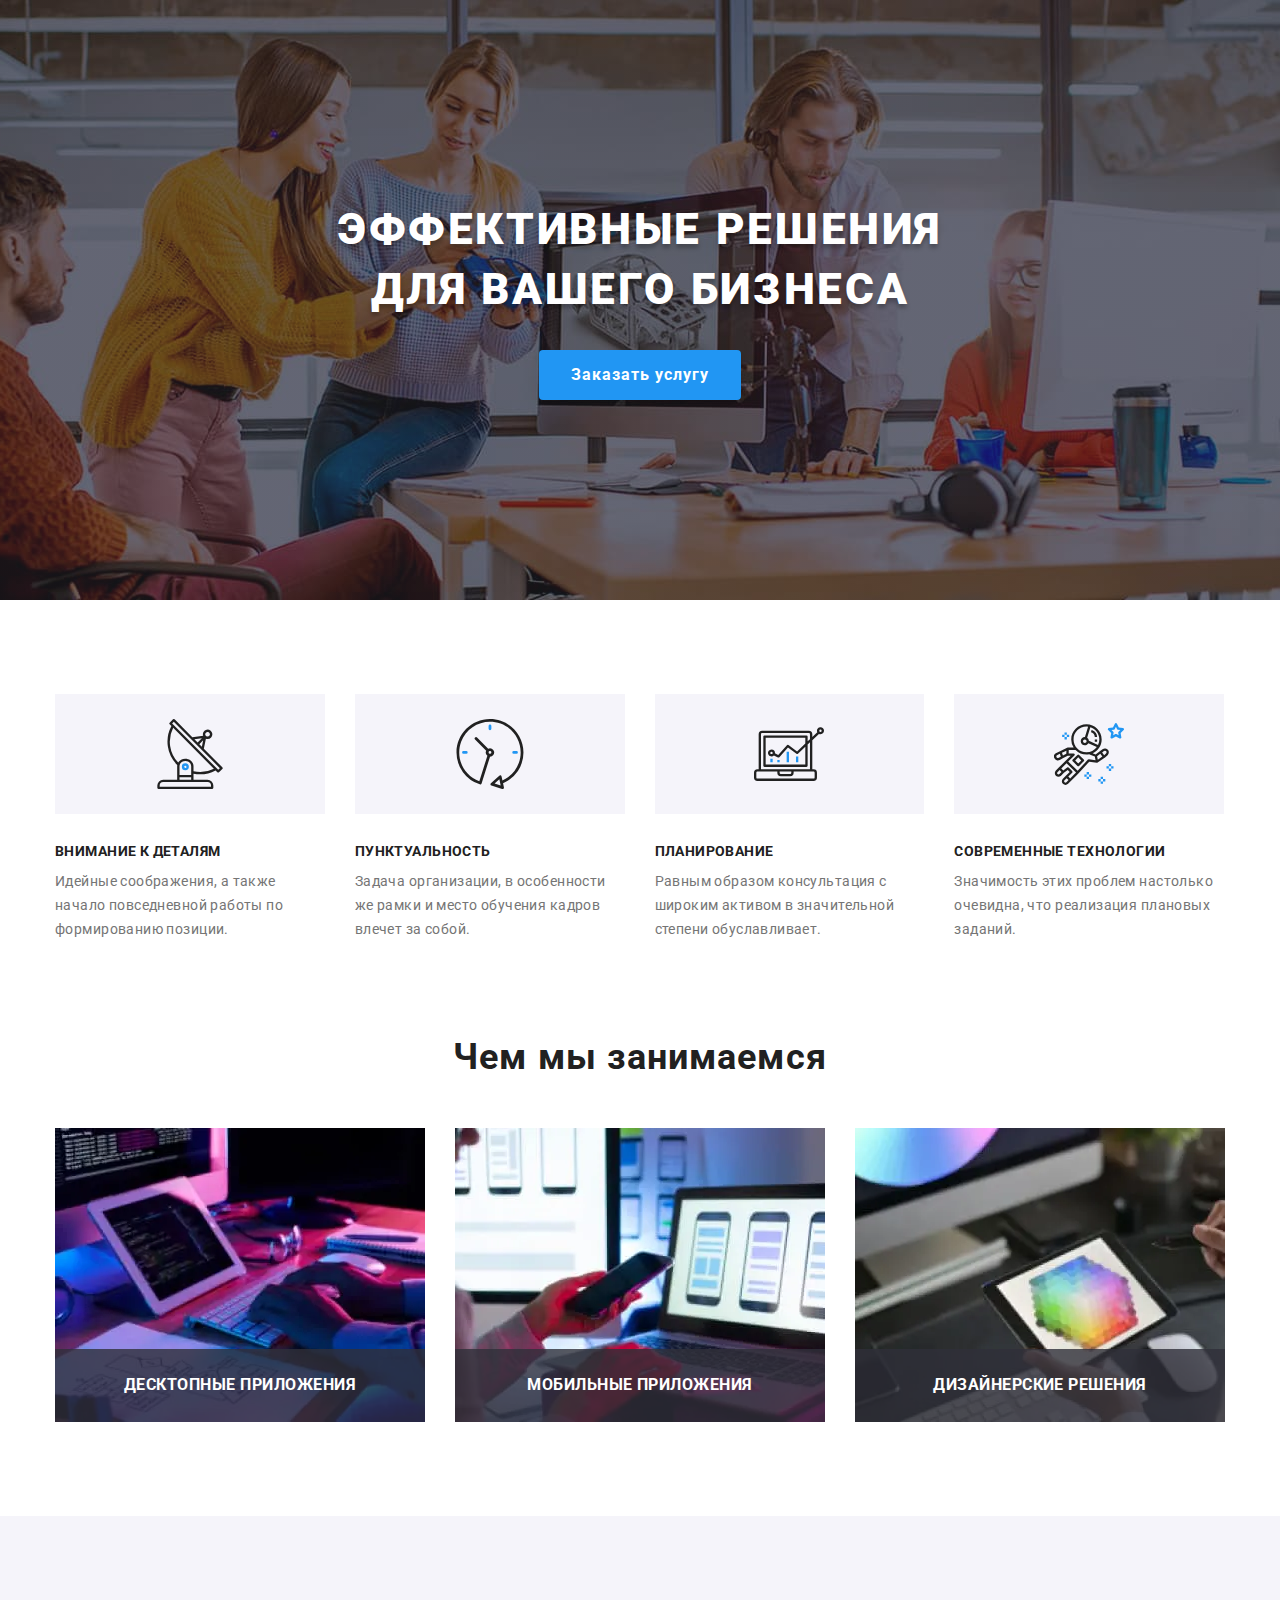
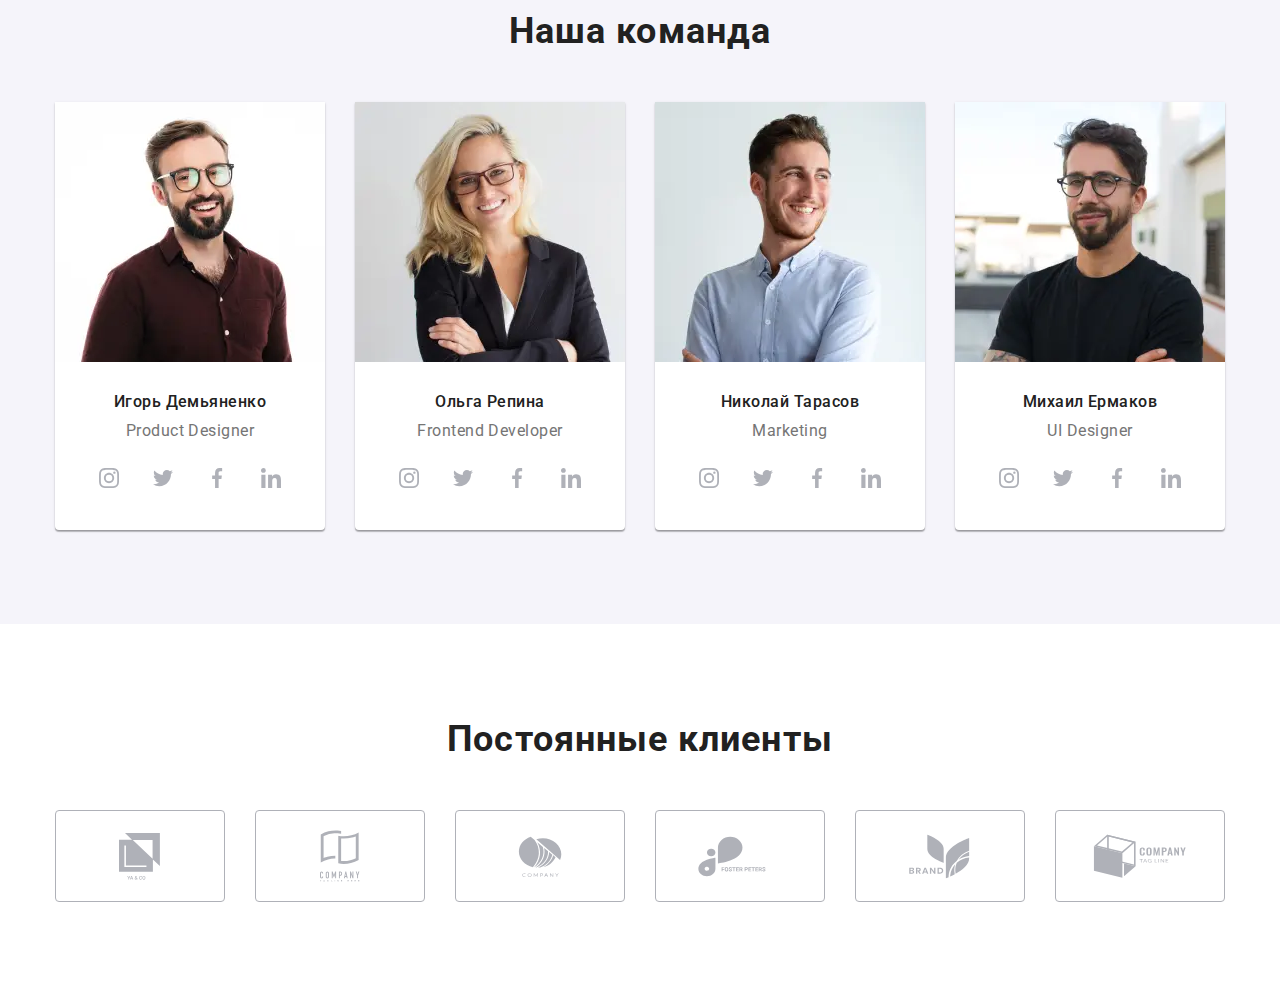
==== index.html @ b27f1eb9 "ДЗ 8 все кроме мод фут хэд порт" ====
<!DOCTYPE html>
<html lang="ru">

<head>
    <meta charset="UTF-8">
    <meta http-equiv="X-UA-Compatible" content="IE=edge">
    <meta name="viewport" content="width=device-width, initial-scale=1.0">
    <title>Веб-студия</title>
    <link rel="preconnect" href="https://fonts.gstatic.com">
    <link rel="stylesheet"
        href="https://fonts.googleapis.com/css2?family=Raleway:wght@700&family=Roboto:wght@400;500;700;900&display=swap">
    <link rel="stylesheet" href="./css/main.min.css">

</head>

<body>
    <!-- <header class="header">
        <div class="container container--header">
            <nav class="navigation-header">
                <a class="logo logo--header" href="./index.html" lang="en">Web<span class="logo--black">Studio</span></a>
                
                <button type="button" class="header__button is-open">
                    <svg width="40" height="40" aria-label="Переключатель мобильного меню">
                        <use class="button--close" href="./images/icons.svg#icon-close_btnmob"></use>
                        <use class="button--menu" href="./images/icons.svg#icon-menu_btnmob"></use>
                    </svg>
                </button>

                    <ul class="navigation">
                            <li class="navigation__item"><a class="navigation__link current" href="./index.html">Студия</a>
                            </li>
                            <li class="navigation__item"><a class="navigation__link" href="./portfolio.html">Портфолио</a>
                            </li>
                            <li class="navigation__item"><a class="navigation__link" href="#">Контакты</a></li>
                    </ul>
                                
                    <ul class="contacts-header">
                        <li class="contacts-header__item"><a class="contacts-header__link" href="mailto:info@devstudio.com">
                                <span class="contacts-header__icon"><svg class="contacts-header__icon--mail">
                                        <use href="./images/icons.svg#icon-mail"></use>
                                    </svg></span>
                                <span class="contacts-header__text">info@devstudio.com</span></a></li>
                        <li class="contacts-header__item"><a class="contacts-header__link" href="tel:+380961111111">
                                <svg class="contacts-header__icon--tel">
                                    <use href="./images/icons.svg#icon-tel"></use>
                                </svg>
                                +38 096 111 11 11</a>
                        </li>
                    </ul>


            </nav>
        </div>

        
    </header> -->

    <main>



        <section class="hero">
            <div class="hero__container container">
                <h1 class="hero__title">Эффективные решения для вашего бизнеса</h1>
                <button data-modal-open class="hero__button" type="button">Заказать услугу</button>
            </div>
        </section>


        <section class="section--features">
            <div class="features__container container">
            <h2 class="visually-hidden">Особенности</h2>
                <ul class="features">
                    <li class="features__item">
                        <div class="features__thumb">
                            <svg class="features__icon">
                                <use href="./images/icons.svg#icon-antenna"></use>
                            </svg>
                        </div>
                        <div class="features__data">
                        <h3 class="features__title">Внимание к деталям</h3>
                        <p class="features__text">Идейные соображения, а также начало повседневной работы по формированию
                            позиции.</p>
                        </div>
                    </li>
                    <li class="features__item">
                        <div class="features__thumb">
                            <svg class="features__icon">
                                <use href="./images/icons.svg#icon-clock"></use>
                            </svg>
                        </div>
                        <h3 class="features__title">Пунктуальность</h3>
                        <p class="features__text">Задача организации, в особенности же рамки и место обучения кадров
                            влечет за собой.</p>
                    </li>
                    <li class="features__item">
                        <div class="features__thumb">
                            <svg class="features__icon">
                                <use href="./images/icons.svg#icon-diagram"></use>
                            </svg>
                        </div>
                        <h3 class="features__title">Планирование</h3>
                        <p class="features__text">Равным образом консультация с широким активом в значительной степени
                            обуславливает.</p>
                    </li>
                    <li class="features__item">
                        <div class="features__thumb">
                            <svg class="features__icon">
                                <use href="./images/icons.svg#icon-astronaut"></use>
                            </svg>
                        </div>
                        <h3 class="features__title">Современные технологии</h3>
                        <p class="features__text">Значимость этих проблем настолько очевидна, что реализация плановых
                            заданий.</p>
                    </li>
                </ul>
            </div>
        </section>

        <section class="section--work">
            <div class="work--container container">
                <h2 class="section--work__title">Чем мы занимаемся</h2>
                <ul class="work">
                    <li class="work__item img-container">
                        <picture>
                            <source srcset="./images/plan-desktop.webp 1x, ./images/plan-desktop@2x.webp 2x"
                            type="image/webp">
                            <source srcset="./images/plan-desktop.jpg 1x, ./images/plan-desktop@2x.jpg 2x">
                            <img class="work__image" src="#" alt="Планирование на бумаге">
                        </picture>                        
                        <h3 class="work__title">Десктопные приложения</h3>
                    </li>
                    <li class="work__item img-container">
                        <picture>
                            <source srcset="./images/notebook-desktop.webp 1x, ./images/notebook-desktop@2x.webp 2x"
                            type="image/webp">
                            <source srcset="./images/notebook-desktop.jpg 1x, ./images/notebook-desktop@2x.jpg 2x">
                            <img class="work__image" src="#" alt="Ноутбук">
                        </picture>                         
                        <h3 class="work__title">Мобильные приложения</h3>
                    </li>
                    <li class="work__item img-container">
                        <picture>
                            <source srcset="./images/color-desktop.webp 1x, ./images/color-desktop@2x.webp 2x"
                            type="image/webp">
                            <source srcset="./images/color-desktop.jpg 1x, ./images/color-desktop@2x.jpg 2x">
                            <img class="work__image" src="#" alt="Подбор цвета">
                        </picture>                         
                        <h3 class="work__title">Дизайнерские решения</h3>
                    </li>
                </ul>
            </div>
        </section>

        <section class="section--team">
            <div class="team--container container">
                <h2 class="section--team__title">Наша команда</h2>

                <ul class="team">
                    <li class="team__item">

                        <picture>
                            <source media="(min-width: 1200px)"
                            srcset="./images/pdesigner-desktop.webp 1x, ./images/pdesigner-desktop@2x.webp 2x"
                            type="image/webp">
                            <source media="(min-width: 1200px)" 
                            srcset="./images/pdesigner-desktop.jpg 1x, ./images/pdesigner-desktop@2x.jpg 2x">

                            <source media="(min-width: 768px)" 
                            srcset="./images/pdesigner-tablet.webp 1x, ./images/pdesigner-tablet@2x.webp 2x"
                                type="image/webp">
                            <source media="(min-width: 768px)" 
                            srcset="./images/pdesigner-tablet.jpg 1x, ./images/pdesigner-tablet@2x.jpg 2x">

                            <source media="(max-width: 767px)" 
                            srcset="./images/pdesigner-mobile.webp 1x, ./images/pdesigner-mobile@2x.webp 2x"
                                type="image/webp">
                            <source media="(max-width: 767px)" 
                            srcset="./images/pdesigner-mobile.jpg 1x, ./images/pdesigner-mobile@2x.jpg 2x">

                            <img class="team__image" src="#" alt="Игорь Демьяненко">
                        </picture>

                        
                        <div class="team__card">
                            <h3 class="team__name">Игорь Демьяненко</h3>
                            <p class="team__text" lang="en">Product Designer</p>

                            <ul class="social-list social-list--team">
                                <li class="social-list__item">
                                    <a class="social-list__link" href="#">
                                        <svg class="social-list__icon">
                                            <use href="./images/icons.svg#icon-instagram"></use>
                                        </svg>
                                    </a>
                                </li>

                                <li class="social-list__item">
                                    <a class="social-list__link" href="#">
                                        <svg class="social-list__icon">
                                            <use href="./images/icons.svg#icon-twitter"></use>
                                        </svg>
                                    </a>
                                </li>

                                <li class="social-list__item">
                                    <a class="social-list__link" href="#">
                                        <svg class="social-list__icon">
                                            <use href="./images/icons.svg#icon-facebook"></use>
                                        </svg>
                                    </a>
                                </li>

                                <li class="social-list__item">
                                    <a class="social-list__link" href="#">
                                        <svg class="social-list__icon">
                                            <use href="./images/icons.svg#icon-linkedin"></use>
                                        </svg>
                                    </a>
                                </li>
                            </ul>
                        </div>
                    </li>

                    <li class="team__item">
                        <picture>
                            <source media="(min-width: 1200px)"
                                srcset="./images/developer-desktop.webp 1x, ./images/developer-desktop@2x.webp 2x" 
                                type="image/webp">
                            <source media="(min-width: 1200px)"
                                srcset="./images/developer-desktop.jpg 1x, ./images/developer-desktop@2x.jpg 2x">
                        
                            <source media="(min-width: 768px)" 
                            srcset="./images/developer-tablet.webp 1x, ./images/developer-tablet@2x.webp 2x"
                                type="image/webp">
                            <source media="(min-width: 768px)" 
                            srcset="./images/developer-tablet.jpg 1x, ./images/developer-tablet@2x.jpg 2x">
                        
                            <source media="(max-width: 767px)" 
                            srcset="./images/developer-mobile.webp 1x, ./images/developer-mobile@2x.webp 2x"
                                type="image/webp">
                            <source media="(max-width: 767px)" 
                            srcset="./images/developer-mobile.jpg 1x, ./images/developer-mobile@2x.jpg 2x">
                        
                            <img class="team__image" src="#" alt="Ольга Репина">
                        </picture>

                       
                        <div class="team__card">
                            <h3 class="team__name">Ольга Репина</h3>
                            <p class="team__text" lang="en">Frontend Developer</p>
                            <ul class="social-list social-list--team">
                                <li class="social-list__item">
                                    <a class="social-list__link" href="#">
                                        <svg class="social-list__icon">
                                            <use href="./images/icons.svg#icon-instagram"></use>
                                        </svg>
                                    </a>
                                </li>

                                <li class="social-list__item">
                                    <a class="social-list__link" href="#">
                                        <svg class="social-list__icon">
                                            <use href="./images/icons.svg#icon-twitter"></use>
                                        </svg>
                                    </a>
                                </li>

                                <li class="social-list__item">
                                    <a class="social-list__link" href="#">
                                        <svg class="social-list__icon">
                                            <use href="./images/icons.svg#icon-facebook"></use>
                                        </svg>
                                    </a>
                                </li>

                                <li class="social-list__item">
                                    <a class="social-list__link" href="#">
                                        <svg class="social-list__icon">
                                            <use href="./images/icons.svg#icon-linkedin"></use>
                                        </svg>
                                    </a>
                                </li>
                            </ul>
                        </div>
                    </li>

                    <li class="team__item">

                        <picture>
                            <source media="(min-width: 1200px)"
                                srcset="./images/marketing-desktop.webp 1x, ./images/marketing-desktop@2x.webp 2x" 
                                type="image/webp">
                            <source media="(min-width: 1200px)"
                                srcset="./images/marketing-desktop.jpg 1x, ./images/marketing-desktop@2x.jpg 2x">
                        
                            <source media="(min-width: 768px)" 
                            srcset="./images/marketing-tablet.webp 1x, ./images/marketing-tablet@2x.webp 2x"
                                type="image/webp">
                            <source media="(min-width: 768px)" 
                            srcset="./images/marketing-tablet.jpg 1x, ./images/marketing-tablet@2x.jpg 2x">
                        
                            <source media="(max-width: 767px)" 
                            srcset="./images/marketing-mobile.webp 1x, ./images/marketing-mobile@2x.webp 2x"
                                type="image/webp">
                            <source media="(max-width: 767px)" 
                            srcset="./images/marketing-mobile.jpg 1x, ./images/marketing-mobile@2x.jpg 2x">
                        
                            <img class="team__image" src="#" alt="Николай Тарасов">
                        </picture>

                        
                        <div class="team__card">
                            <h3 class="team__name">Николай Тарасов</h3>
                            <p class="team__text" lang="en">Marketing</p>
                            <ul class="social-list social-list--team">
                                <li class="social-list__item">
                                    <a class="social-list__link" href="#">
                                        <svg class="social-list__icon">
                                            <use href="./images/icons.svg#icon-instagram"></use>
                                        </svg>
                                    </a>
                                </li>

                                <li class="social-list__item">
                                    <a class="social-list__link" href="#">
                                        <svg class="social-list__icon">
                                            <use href="./images/icons.svg#icon-twitter"></use>
                                        </svg>
                                    </a>
                                </li>

                                <li class="social-list__item">
                                    <a class="social-list__link" href="#">
                                        <svg class="social-list__icon">
                                            <use href="./images/icons.svg#icon-facebook"></use>
                                        </svg>
                                    </a>
                                </li>

                                <li class="social-list__item">
                                    <a class="social-list__link" href="#">
                                        <svg class="social-list__icon">
                                            <use href="./images/icons.svg#icon-linkedin"></use>
                                        </svg>
                                    </a>
                                </li>
                            </ul>
                        </div>
                    </li>

                    <li class="team__item">

                        <picture>
                            <source media="(min-width: 1200px)"
                                srcset="./images/uidesigner-desktop.webp 1x, ./images/uidesigner-desktop@2x.webp 2x" type="image/webp">
                            <source media="(min-width: 1200px)"
                                srcset="./images/uidesigner-desktop.jpg 1x, ./images/uidesigner-desktop@2x.jpg 2x">
                        
                            <source media="(min-width: 768px)" 
                            srcset="./images/uidesigner-tablet.webp 1x, ./images/uidesigner-tablet@2x.webp 2x"
                                type="image/webp">
                            <source media="(min-width: 768px)" 
                            srcset="./images/uidesigner-tablet.jpg 1x, ./images/uidesigner-tablet@2x.jpg 2x">
                        
                            <source media="(max-width: 767px)" 
                            srcset="./images/uidesigner-mobile.webp 1x, ./images/uidesigner-mobile@2x.webp 2x"
                                type="image/webp">
                            <source media="(max-width: 767px)" 
                            srcset="./images/uidesigner-mobile.jpg 1x, ./images/uidesigner-mobile@2x.jpg 2x">
                        
                            <img class="team__image" src="./images/.jpg" alt="Михаил Ермаков">
                        </picture>

                        
                        <div class="team__card">
                            <h3 class="team__name">Михаил Ермаков</h3>
                            <p class="team__text" lang="en">UI Designer</p>
                            <ul class="social-list social-list--team">
                                <li class="social-list__item">
                                    <a class="social-list__link" href="#">
                                        <svg class="social-list__icon">
                                            <use href="./images/icons.svg#icon-instagram"></use>
                                        </svg>
                                    </a>
                                </li>

                                <li class="social-list__item">
                                    <a class="social-list__link" href="#">
                                        <svg class="social-list__icon">
                                            <use href="./images/icons.svg#icon-twitter"></use>
                                        </svg>
                                    </a>
                                </li>

                                <li class="social-list__item">
                                    <a class="social-list__link" href="#">
                                        <svg class="social-list__icon">
                                            <use href="./images/icons.svg#icon-facebook"></use>
                                        </svg>
                                    </a>
                                </li>

                                <li class="social-list__item">
                                    <a class="social-list__link" href="#">
                                        <svg class="social-list__icon">
                                            <use href="./images/icons.svg#icon-linkedin"></use>
                                        </svg>
                                    </a>
                                </li>
                            </ul>
                        </div>
                    </li>
                </ul>
            </div>
        </section>

        <section class="section--clients">
            <div class="section--clients__container container">
                <h2 class="section--clients__title">Постоянные клиенты</h2>

                <ul class="clients">
                    <li class="clients__item">
                        <a class="clients__link" href="#">
                            <svg class="clients__icon" width="41" height="47">
                                <use href="./images/icons.svg#icon-client1"></use>
                            </svg>
                        </a>
                    </li>

                    <li class="clients__item">
                        <a class="clients__link" href="#">
                            <svg class="clients__icon" width="40" height="52">
                                <use href="./images/icons.svg#icon-client2"></use>
                            </svg>
                        </a>
                    </li>

                    <li class="clients__item">
                        <a class="clients__link" href="#">
                            <svg class="clients__icon" width="44" height="41">
                                <use href="./images/icons.svg#icon-client3"></use>
                            </svg>
                        </a>
                    </li>

                    <li class="clients__item">
                        <a class="clients__link" href="#">
                            <svg class="clients__icon" width="84" height="41">
                                <use href="./images/icons.svg#icon-client4"></use>
                            </svg>
                        </a>
                    </li>

                    <li class="clients__item">
                        <a class="clients__link" href="#">
                            <svg class="clients__icon" width="63" height="45">
                                <use href="./images/icons.svg#icon-client5"></use>
                            </svg>
                        </a>
                    </li>

                    <li class="clients__item">
                        <a class="clients__link" href="#">
                            <svg class="clients__icon" width="94" height="44">
                                <use href="./images/icons.svg#icon-client6"></use>
                            </svg>
                        </a>
                    </li>
                </ul>
            </div>
        </section>

    </main>

    <!-- <footer class="footer">
        <div class="container container--footer">
            <div class="footer-contacts">
                <a class="logo logo--footer" href="./index.html" lang="en">Web<span class="logo--white">Studio</span></a>
                <address class="footer-contacts__address">г. Киев, пр-т Леси Украинки, 26</address>
                <ul class="footer-contacts__list">
                    <li class="footer-contacts__item"><a class="footer-contacts__link"
                            href="mailto:info@example.com">info@example.com</a></li>
                    <li class="footer-contacts__item"><a class="footer-contacts__link" href="tel:+380991111111">+38 099
                            111 11
                            11</a></li>
                </ul>
            </div>

            <div class="footer-socials">
                <p class="footer-socials__text">присоединяйтесь</p>
                <ul class="social-list social-list--footer">
                    <li class="footer-socials__item">
                        <a class="footer-socials__link" href="#">
                            <svg class="footer-socials__icon">
                                <use href="./images/icons.svg#icon-instagram"></use>
                            </svg>
                        </a>
                    </li>

                    <li class="footer-socials__item">
                        <a class="footer-socials__link" href="#">
                            <svg class="footer-socials__icon">
                                <use href="./images/icons.svg#icon-twitter"></use>
                            </svg>
                        </a>
                    </li>

                    <li class="footer-socials__item">
                        <a class="footer-socials__link" href="#">
                            <svg class="footer-socials__icon">
                                <use href="./images/icons.svg#icon-facebook"></use>
                            </svg>
                        </a>
                    </li>

                    <li class="footer-socials__item">
                        <a class="footer-socials__link" href="#">
                            <svg class="footer-socials__icon">
                                <use href="./images/icons.svg#icon-linkedin"></use>
                            </svg>
                        </a>
                    </li>
                </ul>
            </div>


            <div class="footer-form">
                <p class="footer-form__text">Подпишитесь на рассылку</p>
                <form class="footer-form__block">
                    <input class="footer-form__input" type="email" name="user-email" placeholder="E-mail" required>
                    <button class="footer-form__bottom" type="submit">Подписаться <svg class="footer-form__icon" width="24" height="24"><use href="./images/icons.svg#icon-send"></use></svg> </button> 
                </form>
            </div>

        </div>
    </footer>

    <div class="backdrop is-hidden" data-modal>
        <div class="modal">

            <button data-modal-close class="modal__button" type="button">
                <svg width="11" height="11">
                    <use href="./images/icons.svg#icon-close"></use>
                </svg>
            </button>


            <form class="modal-form">
                <p class="modal-form__title">Оставьте свои данные, мы вам перезвоним</p>
                <label class="modal-form__label">Имя
                    <span class="modal-form__wrapper">
                    <input class="modal-form__input" type="text" name="user-name" required>
                    <svg class="modal-form__icon" width="18" height="18">
                        <use href="./images/icons.svg#icon-person-form"></use>
                    </svg>
                </span>
                </label>

                <label class="modal-form__label">Телефон
                    <span class="modal-form__wrapper">
                    <input class="modal-form__input" type="tel" name="user-phone" required>
                    <svg class="modal-form__icon" width="18" height="18">
                        <use href="./images/icons.svg#icon-phone-form"></use>
                    </svg>
                </span>
                </label>
                
                <label class="modal-form__label">Почта
                    <span class="modal-form__wrapper">
                    <input class="modal-form__input" type="email" name="user-email">
                    <svg class="modal-form__icon" width="18" height="18">
                        <use href="./images/icons.svg#icon-email-form"></use>
                    </svg>
                </span>
                </label>

                <label class="modal-form__label textarea__label">Комментарий
                    <textarea class="textarea__input" name="user-message" placeholder="Введите текст"></textarea>
                </label>


                <div class="modal-checkbox__container">
                <input class="modal-checkbox visually-hidden" type="checkbox" name="checkbox-accept" id="accept-policy">
                <label class="modal-checkbox__label" for="accept-policy">Соглашаюсь с рассылкой и принимаю&nbsp;
                    <a class="modal-checkbox__link" href="#">Условия договора</a></label>
                </div>
                <button class="modal-form__button" type="submit">Отправить</button>

            </form>

        </div>
    </div>
    <script src="./js/modal.js"></script>
</body>

</html>
---- css/main.min.css ----
/*! modern-normalize v1.1.0 | MIT License | https://github.com/sindresorhus/modern-normalize */*,::before,::after{box-sizing:border-box}html{line-height:1.15;-webkit-text-size-adjust:100%;-moz-tab-size:4;tab-size:4}body{margin:0;font-family:system-ui,-apple-system,"Segoe UI",Roboto,Helvetica,Arial,sans-serif,"Apple Color Emoji","Segoe UI Emoji"}hr{height:0;color:inherit}abbr[title]{text-decoration:underline dotted}b,strong{font-weight:bolder}code,kbd,samp,pre{font-family:ui-monospace, SFMono-Regular, Consolas, "Liberation Mono", Menlo, monospace;font-size:1em}small{font-size:80%}sub,sup{font-size:75%;line-height:0;position:relative;vertical-align:baseline}sub{bottom:-0.25em}sup{top:-0.5em}table{text-indent:0;border-color:inherit}button,input,optgroup,select,textarea{font-family:inherit;font-size:100%;line-height:1.15;margin:0}button,select{text-transform:none}button,[type="button"],[type="reset"],[type="submit"]{-webkit-appearance:button}::-moz-focus-inner{border-style:none;padding:0}:-moz-focusring{outline:1px dotted ButtonText}:-moz-ui-invalid{box-shadow:none}legend{padding:0}progress{vertical-align:baseline}::-webkit-inner-spin-button,::-webkit-outer-spin-button{height:auto}[type="search"]{-webkit-appearance:textfield;outline-offset:-2px}::-webkit-search-decoration{-webkit-appearance:none}::-webkit-file-upload-button{-webkit-appearance:button;font:inherit}summary{display:list-item}body{font-family:"Roboto", sans-serif;font-style:normal;font-weight:normal;font-size:14px}h1,h2,h3,h4,h5,h6,p{margin-top:0;margin-bottom:0}ul{margin-top:0;margin-bottom:0;padding-left:0}img{display:block;width:100%;height:auto}.logo,.navigation-block__link,.contacts-header__link,.footer-contacts__link,.gallery__link{text-decoration:none}.navigation,.contacts-header,.features,.work,.team,.clients,.social-list,.footer-contacts__list,.filters,.gallery{list-style:none}.container{padding-left:15px;padding-right:15px;margin:0 auto}@media screen and (max-width: 767px){.container{max-width:480px}}@media screen and (min-width: 768px){.container{max-width:768px}}@media screen and (min-width: 1200px){.container{min-width:1200px}}.visually-hidden{position:absolute !important;clip:rect(1px 1px 1px 1px);clip:rect(1px, 1px, 1px, 1px);padding:0 !important;border:0 !important;height:1px !important;width:1px !important;overflow:hidden}.logo{font-family:"Raleway", sans-serif;font-weight:bold;font-size:24px;line-height:1.17;letter-spacing:0.03em;color:#2196f3}.social-list{display:flex;justify-content:center;align-items:center}.backdrop{position:fixed;top:0;left:0;width:100%;height:100%;background-color:rgba(0,0,0,0.2);opacity:1;transition-duration:250ms;transform:scale(1)}.backdrop.is-hidden{opacity:0;pointer-events:none;transition-duration:250ms;transform:scale(0)}.modal{position:absolute;top:50%;left:50%;transform:translate(-50%, -50%);width:450px;height:609px;background-color:#fff;box-shadow:0px 1px 3px rgba(0,0,0,0.12),0px 1px 1px rgba(0,0,0,0.14),0px 2px 1px rgba(0,0,0,0.2);border-radius:4px;padding:40px}.modal__button{position:absolute;top:8px;right:8px;display:flex;align-items:center;justify-content:center;width:30px;height:30px;border-radius:50%;border:1px solid rgba(0,0,0,0.1);background-color:#fff;cursor:pointer;transition-property:fill;transition-duration:250ms;transition-timing-function:cubic-bezier(0.4, 0, 0.2, 1)}.modal__button:hover,.modal__button:focus{fill:#2196f3}.header{padding-top:10px;padding-bottom:10px;border-bottom:1px solid #ececec}.navigation-header{display:flex;align-items:center;justify-content:space-between}.logo--header{display:inline-block;text-align:left}.logo--black{color:#000000}.header__button{display:inline-flex;padding:0;border:none;background-color:transparent}.header__button .button--close{display:none}.header__button .is-open .button--close{display:block}.header__button .is-open .button--menu{display:none}.navigation{display:none}.contacts-header{display:none}@media screen and (min-width: 768px){.logo--header{margin-right:88px}.navigation-header{display:flex;padding-top:32px;padding-bottom:32px}.header__button.is-open{display:none}.navigation{display:flex;align-items:center}.navigation__item:not(:last-child){margin-right:50px}.navigation__list{display:flex;text-align:center;align-items:center}.navigation__link{font-weight:500;line-height:1.14;letter-spacing:0.02em;color:#212121;transition-property:color;transition-duration:250ms;transition-timing-function:cubic-bezier(0.4, 0, 0.2, 1)}.navigation__link:hover,.navigation__link:focus{color:#2196f3}.navigation__link.current{color:#2196f3;position:relative}.navigation__link.current::after{position:absolute;display:block;content:"";width:100%;height:4px;border-radius:2px;margin-top:30px;background-color:#2196f3}.contacts-header{display:flex;flex-direction:column;margin-left:auto;text-align:center;align-items:center}.contacts-header__item:not(:last-child){margin-right:50px}.contacts-header__link{font-weight:500;line-height:1.14;letter-spacing:0.02em;color:#757575;display:flex;justify-content:center;align-items:center;padding:0;fill:#757575;transition-property:color, fill;transition-duration:250ms;transition-timing-function:cubic-bezier(0.4, 0, 0.2, 1)}.contacts-header__link:hover,.contacts-header__link:focus{color:#2196f3;fill:#2196f3}.contacts-header__text{display:block}.contacts-header__icon--mail{width:16px;height:12px;margin-right:10px}.contacts-header__icon--tel{width:10px;height:16px;margin-right:10px}}.hero{padding:118px 0;margin:0 auto;max-width:767px;min-height:400px;text-align:center;background-image:linear-gradient(rgba(47,48,58,0.4), rgba(47,48,58,0.4)),url(../images/hero-mobile.jpg);background-size:cover;background-repeat:no-repeat;background-position:center}@media screen and (min-device-pixel-ratio: 2), screen and (min-resolution: 192dpi), screen and (min-resolution: 2dppx){.hero{background-image:linear-gradient(rgba(47,48,58,0.4), rgba(47,48,58,0.4)),url(../images/hero-mobile@2x.jpg)}}.hero__container{text-align:center}.hero__title{font-weight:900;font-size:26px;line-height:1.62;letter-spacing:0.06em;text-transform:uppercase;color:#fff;border:none;text-shadow:0px 4px 4px rgba(0,0,0,0.25);max-width:360px;margin:0 auto}.hero__button{font-weight:bold;font-size:16px;line-height:1.88;text-align:center;letter-spacing:0.06em;color:#fff;background-color:#2196f3;box-shadow:0px 4px 4px rgba(0,0,0,0.15);border-style:none;border-radius:4px;padding:10px 32px;cursor:pointer;margin-top:30px;transition-property:background-color;transition-duration:250ms;transition-timing-function:cubic-bezier(0.4, 0, 0.2, 1)}.hero__button:hover,.hero__button:focus{background-color:#188ce8}@media screen and (min-width: 768px){.hero{max-width:1199px;background-image:linear-gradient(rgba(47,48,58,0.4), rgba(47,48,58,0.4)),url(../images/hero-tablet.jpg)}}@media screen and (min-width: 768px) and (min-device-pixel-ratio: 2), screen and (min-width: 768px) and (min-resolution: 192dpi), screen and (min-width: 768px) and (min-resolution: 2dppx){.hero{background-image:linear-gradient(rgba(47,48,58,0.4), rgba(47,48,58,0.4)),url(../images/hero-tablet@2x.jpg)}}@media screen and (min-width: 1200px){.hero{min-height:600px;max-width:1600px;padding:200px 0;background-color:#2f303a;background-image:linear-gradient(rgba(47,48,58,0.4), rgba(47,48,58,0.4)),url(../images/hero-desktop.jpg)}}@media screen and (min-width: 1200px) and (min-device-pixel-ratio: 2), screen and (min-width: 1200px) and (min-resolution: 192dpi), screen and (min-width: 1200px) and (min-resolution: 2dppx){.hero{background-image:linear-gradient(rgba(47,48,58,0.4), rgba(47,48,58,0.4)),url(../images/hero-desktop@2x.jpg)}}@media screen and (min-width: 1200px){.hero__title{min-width:610px;font-size:44px;line-height:1.36}}.section--features{padding-top:60px;padding-bottom:60px}.features__container{margin:0 auto}.features__item{max-width:450px;min-height:226px}.features__item:not(:last-child){margin-bottom:30px}.features__title{font-weight:bold;font-size:14px;line-height:1.14;letter-spacing:0.03em;text-transform:uppercase;color:#212121;margin-bottom:10px;text-align:center}.features__text{line-height:1.71;letter-spacing:0.03em;color:#757575}.features__thumb{display:flex;max-width:450px;min-height:120px;background-color:#f5f4fa;justify-content:center;align-items:center;margin-bottom:30px}.features__icon{width:70px;height:70px}@media screen and (min-width: 768px){.features{display:flex;flex-wrap:wrap;max-width:1199px;margin-bottom:-30px;margin-right:-30px}.features__item{margin-bottom:30px;margin-right:30px;max-width:354px;flex-basis:calc((100% - 60px) / 2)}.features__title{text-align:left}.features__thumb{max-width:354px}}@media screen and (min-width: 1200px){.section--features{padding-top:94px;padding-bottom:47px}.features__item{flex-basis:calc((100% - 120px) / 4)}.features__thumb{max-width:270px}}@media screen and (max-width: 1199px){.section--work{display:none}}@media screen and (min-width: 1200px){.section--work{padding-top:47px;padding-bottom:94px}.section--work__title{font-weight:bold;font-size:36px;line-height:1.17;text-align:center;letter-spacing:0.03em;color:#212121;margin-bottom:50px}.work--container{margin:0 auto}.img-container{position:relative;max-width:370px;min-height:294px}.work{display:flex}.work__image{max-width:370px;min-height:294px}.work__title{position:absolute;bottom:0;font-weight:bold;line-height:1.14;text-align:center;letter-spacing:0.03em;text-transform:uppercase;color:#fff;width:100%;min-height:70px;background:rgba(47,48,58,0.8);padding-top:27px;padding-bottom:27px}.work__item:not(:last-child){margin-right:30px}}.section--team{background:#f5f4fa;padding-top:60px;padding-bottom:60px}.section--team__title{font-weight:bold;font-size:28px;line-height:1.18;text-align:center;letter-spacing:0.03em;color:#212121;margin-bottom:30px}.team--container{margin:0 auto}.team__item{max-width:450px;box-shadow:0px 1px 3px rgba(0,0,0,0.12),0px 1px 1px rgba(0,0,0,0.14),0px 2px 1px rgba(0,0,0,0.2);background-color:#fff;border-radius:0px 0px 4px 4px}.team__item:not(:last-child){margin-bottom:30px}.team__card{padding-top:30px;padding-bottom:24px}.team__name{font-weight:500;font-size:16px;line-height:1.19;text-align:center;letter-spacing:0.03em;color:#212121;margin-bottom:10px}.team__text{font-size:16px;line-height:1.19;text-align:center;letter-spacing:0.03em;color:#757575}.social-list--team{margin-top:16px}.social-list__item{width:44px;height:44px}.social-list__item:not(:last-child){margin-right:10px}.social-list__link{display:flex;width:100%;height:100%;padding:12px;fill:#afb1b8;border-radius:50%;transition-property:fill, background-color;transition-duration:250ms;transition-timing-function:cubic-bezier(0.4, 0, 0.2, 1)}.social-list__link:hover,.social-list__link:focus{background-color:#2196f3;fill:#fff}.social-list__icon{width:20px;height:20px}@media screen and (min-width: 768px){.team{display:flex;flex-wrap:wrap;margin-bottom:-30px;margin-right:-30px}.team__item{margin-bottom:30px;margin-right:30px;max-width:354px;flex-basis:calc((100% - 60px) / 2)}}@media screen and (min-width: 1200px){.section--team{padding-top:94px;padding-bottom:94px}.section--team__title{font-size:36px;line-height:1.17;margin-bottom:50px}.team{display:flex;flex-wrap:nowrap}.team__item{min-width:270px}.team__item:not(:last-child){margin-right:30px}.team__card{padding-top:30px;padding-bottom:30px}}.section--clients{padding-top:60px;padding-bottom:60px}.section--clients__title{font-size:28px;font-weight:bold;line-height:1.18;letter-spacing:0.03em;text-align:center;color:#212121;margin-bottom:30px}.clients{display:flex;flex-wrap:wrap;margin-bottom:-30px;margin-right:-30px}.clients__link{display:flex;max-width:210px;height:92px;border:1px solid #afb1b8;border-radius:4px;fill:#afb1b8;justify-content:center;align-items:center;transition-property:fill, border-color;transition-duration:250ms;transition-timing-function:cubic-bezier(0.4, 0, 0.2, 1)}.clients__link:hover,.clients__link:focus{fill:#2196f3;border-color:#2196f3}.clients__item{margin-bottom:30px;margin-right:30px;flex-basis:calc((100% - 60px) / 2)}@media screen and (min-width: 768px){.clients__link{max-width:226px}.clients__item{flex-basis:calc((100% - 90px) / 3)}}@media screen and (min-width: 1200px){.section--clients{padding-top:94px;padding-bottom:94px}.section--clients__title{font-size:36px;line-height:1.17;margin-bottom:50px}.clients__link{max-width:170px}.clients__item{flex-basis:calc((100% - 180px) / 6)}}.footer{background-color:#2f303a;padding-top:60px;padding-bottom:60px}.logo--footer{display:block;text-align:center}.logo--white{color:#fff}.footer-contacts__address{font-style:normal;font-size:14px;line-height:1.71;letter-spacing:0.03em;color:#fff;margin-top:20px;text-align:center}.footer-contacts__list{margin-top:8px}.footer-contacts__item{text-align:center}.footer-contacts__item:not(:last-child){margin-bottom:8px}.footer-contacts__link{line-height:1.71;letter-spacing:0.03em;color:rgba(255,255,255,0.6);transition-property:color;transition-duration:250ms;transition-timing-function:cubic-bezier(0.4, 0, 0.2, 1)}.footer-contacts__link:hover,.footer-contacts__link:focus{color:#2196f3}.footer-socials{margin-top:60px}.footer-socials__text{font-weight:bold;line-height:1.14;letter-spacing:0.03em;text-transform:uppercase;color:#fff;text-align:center}.social-list--footer{margin-top:20px}.footer-socials__item{width:44px;height:44px}.footer-socials__item:not(:last-child){margin-right:10px}.footer-socials__link{display:flex;width:100%;height:100%;padding:12px;background-color:#43444d;border-radius:50%;fill:#fff;transition-property:background-color;transition-duration:250ms;transition-timing-function:cubic-bezier(0.4, 0, 0.2, 1)}.footer-socials__link:hover,.footer-socials__link:focus{background-color:#2196f3}.footer-socials__icon{width:20px;height:20px}.footer-form{margin-top:60px}.footer-form__text{font-weight:bold;line-height:1.14;letter-spacing:0.03em;text-transform:uppercase;color:#fff;text-align:center}.footer-form__block{margin-top:20px}.footer-form__bottom{position:relative;display:block;width:200px;height:50px;background:#2196f3;box-shadow:0px 4px 4px rgba(0,0,0,0.15);border-radius:4px;border:none;padding:10px 62px 10px 29px;cursor:pointer;margin-top:20px;margin-right:auto;margin-left:auto;font-weight:bold;font-size:16px;line-height:1.88;letter-spacing:0.06em;color:#fff;transition-property:background-color;transition-duration:250ms;transition-timing-function:cubic-bezier(0.4, 0, 0.2, 1)}.footer-form__bottom:hover,.footer-form__bottom:focus{background-color:#188ce8}.footer-form__input{width:450px;height:50px;border:1px solid rgba(255,255,255,0.3);filter:drop-shadow(0px 4px 4px rgba(0,0,0,0.15));border-radius:4px;background-color:transparent;padding:15px 16px;font-size:16px;line-height:1.25;letter-spacing:0.03em;color:#fff}.footer-form__input::placeholder{color:rgba(255,255,255,0.6)}.footer-form__icon{position:absolute;fill:#fff;top:50%;right:28px;transform:translateY(-50%)}.portfolio-page{padding-top:94px;padding-bottom:94px}.filters{display:flex;flex-direction:row;margin-bottom:50px;justify-content:center}.filters__item:not(:last-child){margin-right:8px}.filters__button{font-weight:500;font-size:16px;line-height:1.63;text-align:center;letter-spacing:0.03em;color:#212121;border-style:none;border-radius:4px;padding:6px 22px;cursor:pointer;transition-property:color, background-color, box-shadow, border-radius;transition-duration:250ms;transition-timing-function:cubic-bezier(0.4, 0, 0.2, 1)}.filters__button:hover,.filters__button:focus{color:#fff;background-color:#2196f3;box-shadow:0px 3px 1px rgba(0,0,0,0.1),0px 1px 2px rgba(0,0,0,0.08),0px 2px 2px rgba(0,0,0,0.12);border-radius:4px}.filters__button.current{color:#fff;background-color:#2196f3}.gallery{display:flex;flex-wrap:wrap;margin-left:-30px;margin-top:-30px}.gallery__link{display:block}.gallery__item{margin-left:30px;margin-top:30px;flex-basis:calc((100% - 90px) / 3);transition-property:box-shadow;transition-duration:250ms;transition-timing-function:cubic-bezier(0.4, 0, 0.2, 1)}.gallery__item:hover,.gallery__item:focus{box-shadow:0px 1px 1px rgba(0,0,0,0.12),0px 4px 4px rgba(0,0,0,0.06),1px 4px 6px rgba(0,0,0,0.16)}.gallery__item:hover .gallery__overlay{transform:translateY(-100%)}.gallery__card{border:1px solid #eeeeee;padding:20px 24px}.gallery__title{font-weight:bold;font-size:18px;line-height:2;letter-spacing:0.06em;color:#212121}.gallery__text{font-size:16px;line-height:1.88;letter-spacing:0.03em;color:#757575;margin-top:4px}.gallery__overlay--area{position:relative;overflow:hidden}.gallery__overlay{position:absolute;top:100%;left:0;width:100%;height:100%;background-color:rgba(33,150,243,0.9);padding:63px 24px;transition:transform 250ms cubic-bezier(0.4, 0, 0.2, 1)}.gallery__overlay--text{font-size:18px;line-height:1.56;letter-spacing:0.03em;color:#fff}.modal-form{display:flex;flex-direction:column}.modal-form__title{font-weight:bold;font-size:20px;line-height:1.5;text-align:center;letter-spacing:0.03em;color:#212121;margin-bottom:12px}.modal-form__input{width:100%;height:40px;border:1px solid rgba(33,33,33,0.2);border-radius:4px;padding-left:42px;transition-property:border-color;transition-duration:250ms;transition-timing-function:cubic-bezier(0.4, 0, 0.2, 1)}.modal-form__input:focus{outline:none;border-color:#2196f3}.modal-form__input:focus+.modal-form__icon{fill:#2196f3}.modal-form__icon{position:absolute;top:50%;transform:translateY(-50%);left:12px;transition-property:fill;transition-duration:250ms;transition-timing-function:cubic-bezier(0.4, 0, 0.2, 1)}.modal-form__wrapper{position:relative;display:block;margin-top:4px}.modal-form__label{font-size:12px;line-height:1.17;letter-spacing:0.01em;color:#757575;margin-bottom:10px}.modal-form__button{background:#2196f3;box-shadow:0px 4px 4px rgba(0,0,0,0.15);border-radius:4px;border:none;margin-right:auto;margin-left:auto;padding:10px 55px;cursor:pointer;margin-top:31px;font-weight:bold;font-size:16px;line-height:1.88;letter-spacing:0.06em;color:#fff}.modal-form__button:hover,.modal-form__button:focus{background-color:#188ce8}.modal-form__label.textarea__label{margin-bottom:20px}.textarea__input{width:100%;height:120px;margin-top:4px;border:1px solid rgba(33,33,33,0.2);border-radius:4px;padding:12px 16px;resize:none;transition-property:border-color;transition-duration:250ms;transition-timing-function:cubic-bezier(0.4, 0, 0.2, 1)}.textarea__input:focus{outline:none;border-color:#2196f3}.textarea__input::placeholder{color:rgba(117,117,117,0.5)}.modal-checkbox__label{display:flex;font-size:12px;line-height:1.17;letter-spacing:0.03em;color:#757575;margin-bottom:30px}.modal-checkbox__label::before{display:block;width:16px;height:15px;border:2px solid #212121;border-radius:2px;content:"";cursor:pointer;margin-right:7px}.modal-checkbox:checked+.modal-checkbox__label::before{background-color:#2196f3;background-image:url(../images/agree.svg);background-position:center;background-repeat:no-repeat;border:none}.modal-checkbox__link{color:#2196f3}
/*# sourceMappingURL=main.min.css.map */
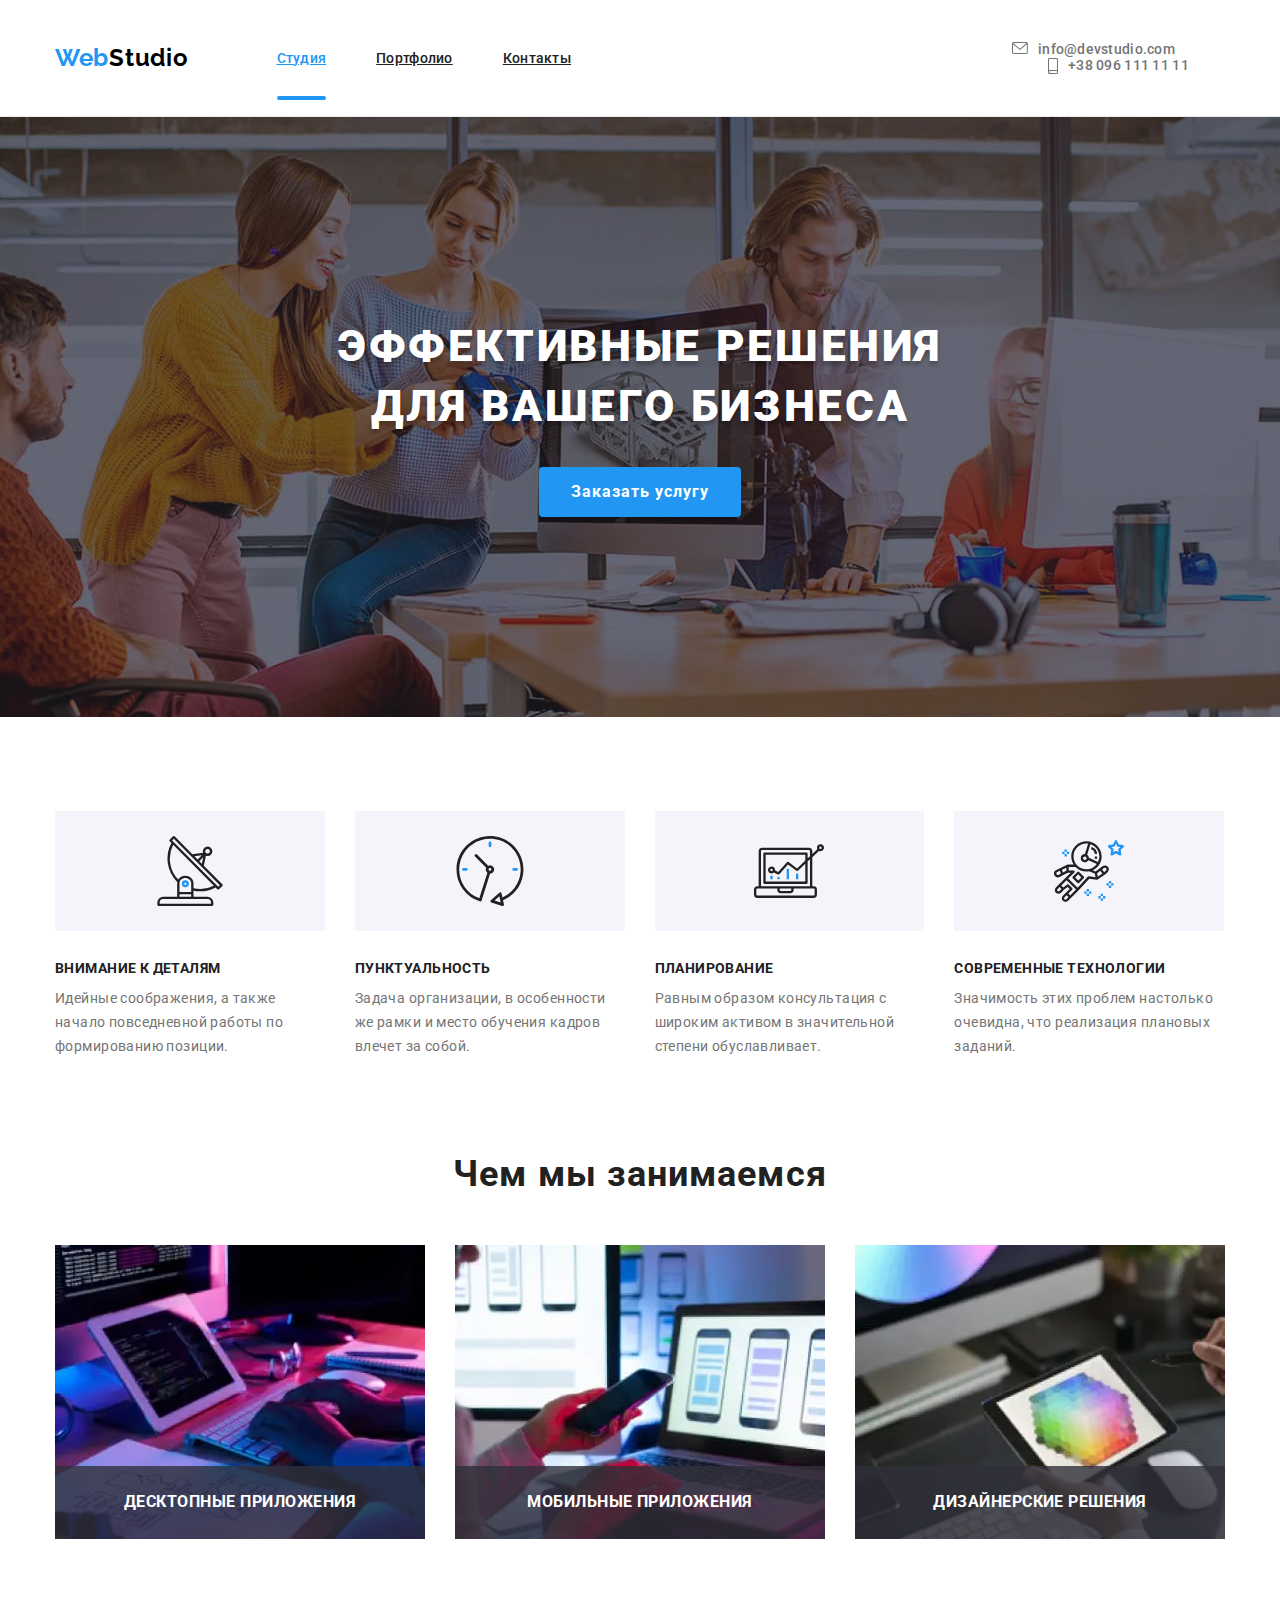
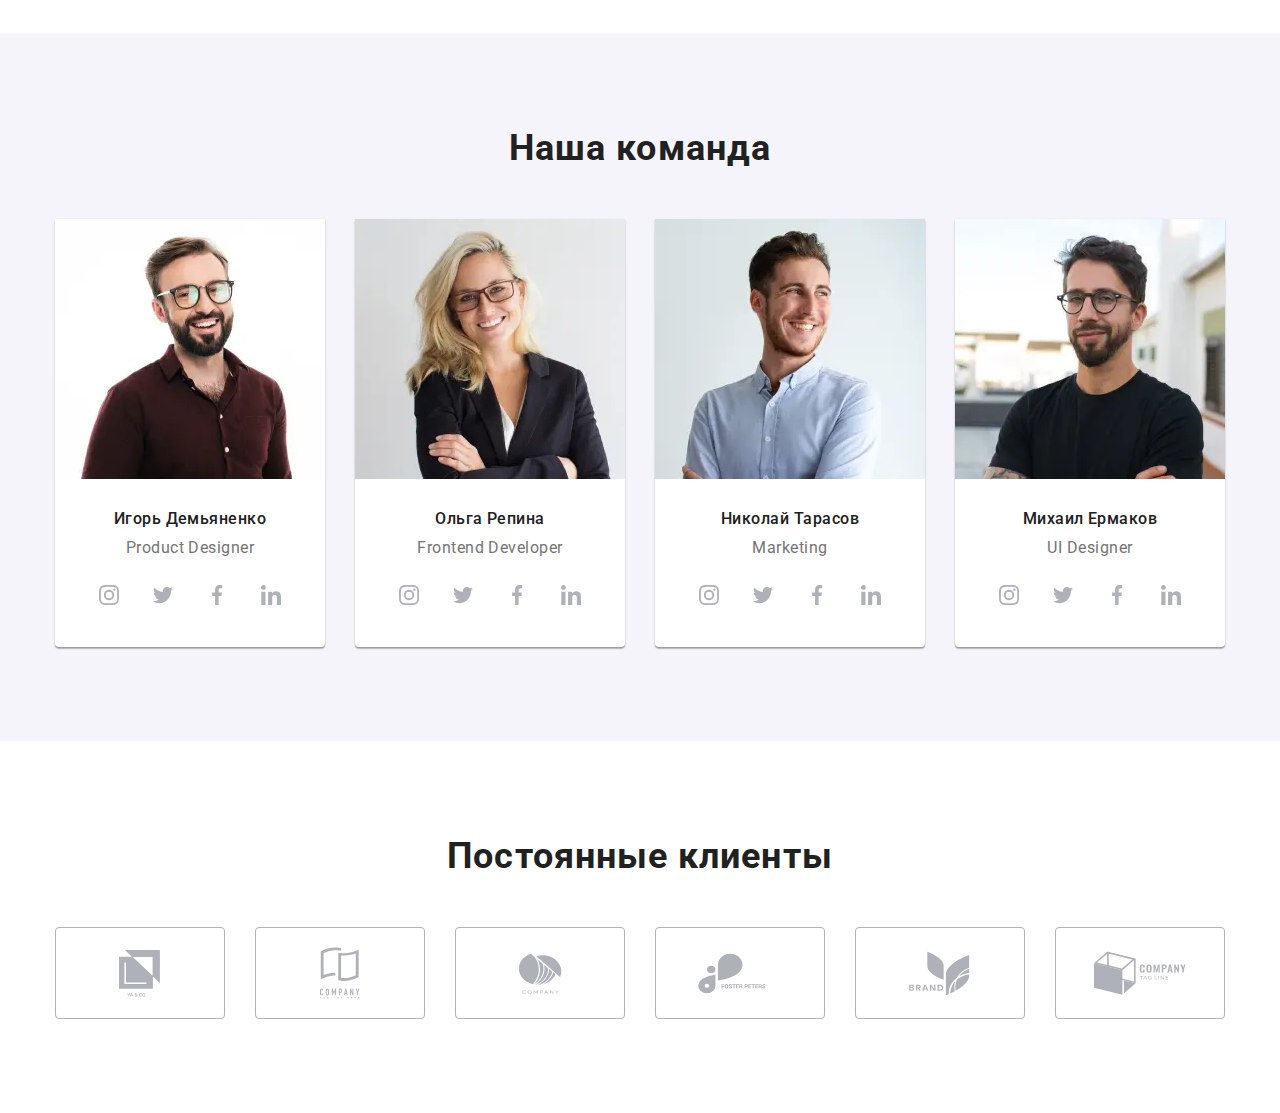
==== commit 13b83cc1: "ПОРТФОлио фильтрі" ====
--- a/index.html
+++ b/index.html
@@ -14,7 +14,7 @@
 </head>
 
 <body>
-    <!-- <header class="header">
+    <header class="header">
         <div class="container container--header">
             <nav class="navigation-header">
                 <a class="logo logo--header" href="./index.html" lang="en">Web<span class="logo--black">Studio</span></a>
@@ -53,7 +53,7 @@
         </div>
 
         
-    </header> -->
+    </header>
 
     <main>
 
--- a/css/main.min.css
+++ b/css/main.min.css
@@ -1,3 +1,3 @@
 /*! modern-normalize v1.1.0 | MIT License | https://github.com/sindresorhus/modern-normalize */*,::before,::after{box-sizing:border-box}html{line-height:1.15;-webkit-text-size-adjust:100%;-moz-tab-size:4;tab-size:4}body{margin:0;font-family:system-ui,-apple-system,"Segoe UI",Roboto,Helvetica,Arial,sans-serif,"Apple Color Emoji","Segoe UI Emoji"}hr{height:0;color:inherit}abbr[title]{text-decoration:underline dotted}b,strong{font-weight:bolder}code,kbd,samp,pre{font-family:ui-monospace, SFMono-Regular, Consolas, "Liberation Mono", Menlo,- monospace;font-size:1em}small{font-size:80%}sub,sup{font-size:75%;line-height:0;position:relative;vertical-align:baseline}sub{bottom:-0.25em}sup{top:-0.5em}table{text-indent:0;border-color:inherit}button,input,optgroup,select,textarea{font-family:inherit;font-size:100%;line-height:1.15;margin:0}button,select{text-transform:none}button,[type="button"],[type="reset"],[type="submit"]{-webkit-appearance:button}::-moz-focus-inner{border-style:none;padding:0}:-moz-focusring{outline:1px dotted ButtonText}:-moz-ui-invalid{box-shadow:none}legend{padding:0}progress{vertical-align:baseline}::-webkit-inner-spin-button,::-webkit-outer-spin-button{height:auto}[type="search"]{-webkit-appearance:textfield;outline-offset:-2px}::-webkit-search-decoration{-webkit-appearance:none}::-webkit-file-upload-button{-webkit-appearance:button;font:inherit}summary{display:list-item}body{font-family:"Roboto", sans-serif;font-style:normal;font-weight:normal;font-size:14px}h1,h2,h3,h4,h5,h6,p{margin-top:0;margin-bottom:0}ul{margin-top:0;margin-bottom:0;padding-left:0}img{display:block;width:100%;height:auto}.logo,.navigation-block__link,.contacts-header__link,.footer-contacts__link,.gallery__link{text-decoration:none}.navigation,.contacts-header,.features,.work,.team,.clients,.social-list,.footer-contacts__list,.filters,.gallery{list-style:none}.container{padding-left:15px;padding-right:15px;margin:0 auto}@media screen and (max-width: 767px){.container{max-width:480px}}@media screen and (min-width: 768px){.container{max-width:768px}}@media screen and (min-width: 1200px){.container{min-width:1200px}}.visually-hidden{position:absolute !important;clip:rect(1px 1px 1px 1px);clip:rect(1px, 1px, 1px, 1px);padding:0 !important;border:0 !important;height:1px !important;width:1px !important;overflow:hidden}.logo{font-family:"Raleway", sans-serif;font-weight:bold;font-size:24px;line-height:1.17;letter-spacing:0.03em;color:#2196f3}.social-list{display:flex;justify-content:center;align-items:center}.backdrop{position:fixed;top:0;left:0;width:100%;height:100%;background-color:rgba(0,0,0,0.2);opacity:1;transition-duration:250ms;transform:scale(1)}.backdrop.is-hidden{opacity:0;pointer-events:none;transition-duration:250ms;transform:scale(0)}.modal{position:absolute;top:50%;left:50%;transform:translate(-50%, -50%);width:450px;height:609px;background-color:#fff;box-shadow:0px 1px 3px rgba(0,0,0,0.12),0px 1px 1px rgba(0,0,0,0.14),0px 2px 1px rgba(0,0,0,0.2);border-radius:4px;padding:40px}.modal__button{position:absolute;top:8px;right:8px;display:flex;align-items:center;justify-content:center;width:30px;height:30px;border-radius:50%;border:1px solid rgba(0,0,0,0.1);background-color:#fff;cursor:pointer;transition-property:fill;transition-duration:250ms;transition-timing-function:cubic-bezier(0.4, 0, 0.2, 1)}.modal__button:hover,.modal__button:focus{fill:#2196f3}.header{padding-top:10px;padding-bottom:10px;border-bottom:1px solid #ececec}.navigation-header{display:flex;align-items:center;justify-content:space-between}.logo--header{display:inline-block;text-align:left}.logo--black{color:#000000}.header__button{display:inline-flex;padding:0;border:none;background-color:transparent}.header__button .button--close{display:none}.header__button .is-open .button--close{display:block}.header__button .is-open .button--menu{display:none}.navigation{display:none}.contacts-header{display:none}@media screen and (min-width: 768px){.logo--header{margin-right:88px}.navigation-header{display:flex;padding-top:32px;padding-bottom:32px}.header__button.is-open{display:none}.navigation{display:flex;align-items:center}.navigation__item:not(:last-child){margin-right:50px}.navigation__list{display:flex;text-align:center;align-items:center}.navigation__link{font-weight:500;line-height:1.14;letter-spacing:0.02em;color:#212121;transition-property:color;transition-duration:250ms;transition-timing-function:cubic-bezier(0.4, 0, 0.2, 1)}.navigation__link:hover,.navigation__link:focus{color:#2196f3}.navigation__link.current{color:#2196f3;position:relative}.navigation__link.current::after{position:absolute;display:block;content:"";width:100%;height:4px;border-radius:2px;margin-top:30px;background-color:#2196f3}.contacts-header{display:flex;flex-direction:column;margin-left:auto;text-align:center;align-items:center}.contacts-header__item:not(:last-child){margin-right:50px}.contacts-header__link{font-weight:500;line-height:1.14;letter-spacing:0.02em;color:#757575;display:flex;justify-content:center;align-items:center;padding:0;fill:#757575;transition-property:color, fill;transition-duration:250ms;transition-timing-function:cubic-bezier(0.4, 0, 0.2, 1)}.contacts-header__link:hover,.contacts-header__link:focus{color:#2196f3;fill:#2196f3}.contacts-header__text{display:block}.contacts-header__icon--mail{width:16px;height:12px;margin-right:10px}.contacts-header__icon--tel{width:10px;height:16px;margin-right:10px}}.hero{padding:118px 0;margin:0 auto;max-width:767px;min-height:400px;text-align:center;background-image:linear-gradient(rgba(47,48,58,0.4), rgba(47,48,58,0.4)),url(../images/hero-mobile.jpg);background-size:cover;background-repeat:no-repeat;background-position:center}@media screen and (min-device-pixel-ratio: 2), screen and (min-resolution: 192dpi), screen and (min-resolution: 2dppx){.hero{background-image:linear-gradient(rgba(47,48,58,0.4), rgba(47,48,58,0.4)),url(../images/hero-mobile@2x.jpg)}}.hero__container{text-align:center}.hero__title{font-weight:900;font-size:26px;line-height:1.62;letter-spacing:0.06em;text-transform:uppercase;color:#fff;border:none;text-shadow:0px 4px 4px rgba(0,0,0,0.25);max-width:360px;margin:0 auto}.hero__button{font-weight:bold;font-size:16px;line-height:1.88;text-align:center;letter-spacing:0.06em;color:#fff;background-color:#2196f3;box-shadow:0px 4px 4px rgba(0,0,0,0.15);border-style:none;border-radius:4px;padding:10px 32px;cursor:pointer;margin-top:30px;transition-property:background-color;transition-duration:250ms;transition-timing-function:cubic-bezier(0.4, 0, 0.2, 1)}.hero__button:hover,.hero__button:focus{background-color:#188ce8}@media screen and (min-width: 768px){.hero{max-width:1199px;background-image:linear-gradient(rgba(47,48,58,0.4), rgba(47,48,58,0.4)),url(../images/hero-tablet.jpg)}}@media screen and (min-width: 768px) and (min-device-pixel-ratio: 2), screen and (min-width: 768px) and (min-resolution: 192dpi), screen and (min-width: 768px) and (min-resolution: 2dppx){.hero{background-image:linear-gradient(rgba(47,48,58,0.4), rgba(47,48,58,0.4)),url(../images/hero-tablet@2x.jpg)}}@media screen and (min-width: 1200px){.hero{min-height:600px;max-width:1600px;padding:200px 0;background-color:#2f303a;background-image:linear-gradient(rgba(47,48,58,0.4), rgba(47,48,58,0.4)),url(../images/hero-desktop.jpg)}}@media screen and (min-width: 1200px) and (min-device-pixel-ratio: 2), screen and (min-width: 1200px) and (min-resolution: 192dpi), screen and (min-width: 1200px) and (min-resolution: 2dppx){.hero{background-image:linear-gradient(rgba(47,48,58,0.4), rgba(47,48,58,0.4)),url(../images/hero-desktop@2x.jpg)}}@media screen and (min-width: 1200px){.hero__title{min-width:610px;font-size:44px;line-height:1.36}}.section--features{padding-top:60px;padding-bottom:60px}.features__container{margin:0 auto}.features__item{max-width:450px;min-height:226px}.features__item:not(:last-child){margin-bottom:30px}.features__title{font-weight:bold;font-size:14px;line-height:1.14;letter-spacing:0.03em;text-transform:uppercase;color:#212121;margin-bottom:10px;text-align:center}.features__text{line-height:1.71;letter-spacing:0.03em;color:#757575}.features__thumb{display:flex;max-width:450px;min-height:120px;background-color:#f5f4fa;justify-content:center;align-items:center;margin-bottom:30px}.features__icon{width:70px;height:70px}@media screen and (min-width: 768px){.features{display:flex;flex-wrap:wrap;max-width:1199px;margin-bottom:-30px;margin-right:-30px}.features__item{margin-bottom:30px;margin-right:30px;max-width:354px;flex-basis:calc((100% - 60px) / 2)}.features__title{text-align:left}.features__thumb{max-width:354px}}@media screen and (min-width: 1200px){.section--features{padding-top:94px;padding-bottom:47px}.features__item{flex-basis:calc((100% - 120px) / 4)}.features__thumb{max-width:270px}}@media screen and (max-width: 1199px){.section--work{display:none}}@media screen and (min-width: 1200px){.section--work{padding-top:47px;padding-bottom:94px}.section--work__title{font-weight:bold;font-size:36px;line-height:1.17;text-align:center;letter-spacing:0.03em;color:#212121;margin-bottom:50px}.work--container{margin:0 auto}.img-container{position:relative;max-width:370px;min-height:294px}.work{display:flex}.work__image{max-width:370px;min-height:294px}.work__title{position:absolute;bottom:0;font-weight:bold;line-height:1.14;text-align:center;letter-spacing:0.03em;text-transform:uppercase;color:#fff;width:100%;min-height:70px;background:rgba(47,48,58,0.8);padding-top:27px;padding-bottom:27px}.work__item:not(:last-child){margin-right:30px}}.section--team{background:#f5f4fa;padding-top:60px;padding-bottom:60px}.section--team__title{font-weight:bold;font-size:28px;line-height:1.18;text-align:center;letter-spacing:0.03em;color:#212121;margin-bottom:30px}.team--container{margin:0 auto}.team__item{max-width:450px;box-shadow:0px 1px 3px rgba(0,0,0,0.12),0px 1px 1px rgba(0,0,0,0.14),0px 2px 1px rgba(0,0,0,0.2);background-color:#fff;border-radius:0px 0px 4px 4px}.team__item:not(:last-child){margin-bottom:30px}.team__card{padding-top:30px;padding-bottom:24px}.team__name{font-weight:500;font-size:16px;line-height:1.19;text-align:center;letter-spacing:0.03em;color:#212121;margin-bottom:10px}.team__text{font-size:16px;line-height:1.19;text-align:center;letter-spacing:0.03em;color:#757575}.social-list--team{margin-top:16px}.social-list__item{width:44px;height:44px}.social-list__item:not(:last-child){margin-right:10px}.social-list__link{display:flex;width:100%;height:100%;padding:12px;fill:#afb1b8;border-radius:50%;transition-property:fill, background-color;transition-duration:250ms;transition-timing-function:cubic-bezier(0.4, 0, 0.2, 1)}.social-list__link:hover,.social-list__link:focus{background-color:#2196f3;fill:#fff}.social-list__icon{width:20px;height:20px}@media screen and (min-width: 768px){.team{display:flex;flex-wrap:wrap;margin-bottom:-30px;margin-right:-30px}.team__item{margin-bottom:30px;margin-right:30px;max-width:354px;flex-basis:calc((100% - 60px) / 2)}}@media screen and (min-width: 1200px){.section--team{padding-top:94px;padding-bottom:94px}.section--team__title{font-size:36px;line-height:1.17;margin-bottom:50px}.team{display:flex;flex-wrap:nowrap}.team__item{min-width:270px}.team__item:not(:last-child){margin-right:30px}.team__card{padding-top:30px;padding-bottom:30px}}.section--clients{padding-top:60px;padding-bottom:60px}.section--clients__title{font-size:28px;font-weight:bold;line-height:1.18;letter-spacing:0.03em;text-align:center;color:#212121;margin-bottom:30px}.clients{display:flex;flex-wrap:wrap;margin-bottom:-30px;margin-right:-30px}.clients__link{display:flex;max-width:210px;height:92px;border:1px solid #afb1b8;border-radius:4px;fill:#afb1b8;justify-content:center;align-items:center;transition-property:fill, border-color;transition-duration:250ms;transition-timing-function:cubic-bezier(0.4, 0, 0.2, 1)}.clients__link:hover,.clients__link:focus{fill:#2196f3;border-color:#2196f3}.clients__item{margin-bottom:30px;margin-right:30px;flex-basis:calc((100% - 60px) / 2)}@media screen and (min-width: 768px){.clients__link{max-width:226px}.clients__item{flex-basis:calc((100% - 90px) / 3)}}@media screen and (min-width: 1200px){.section--clients{padding-top:94px;padding-bottom:94px}.section--clients__title{font-size:36px;line-height:1.17;margin-bottom:50px}.clients__link{max-width:170px}.clients__item{flex-basis:calc((100% - 180px) / 6)}}.footer{background-color:#2f303a;padding-top:60px;padding-bottom:60px}.logo--footer{display:block;text-align:center}.logo--white{color:#fff}.footer-contacts__address{font-style:normal;font-size:14px;line-height:1.71;letter-spacing:0.03em;color:#fff;margin-top:20px;text-align:center}.footer-contacts__list{margin-top:8px}.footer-contacts__item{text-align:center}.footer-contacts__item:not(:last-child){margin-bottom:8px}.footer-contacts__link{line-height:1.71;letter-spacing:0.03em;color:rgba(255,255,255,0.6);transition-property:color;transition-duration:250ms;transition-timing-function:cubic-bezier(0.4, 0, 0.2, 1)}.footer-contacts__link:hover,.footer-contacts__link:focus{color:#2196f3}.footer-socials{margin-top:60px}.footer-socials__text{font-weight:bold;line-height:1.14;letter-spacing:0.03em;text-transform:uppercase;color:#fff;text-align:center}.social-list--footer{margin-top:20px}.footer-socials__item{width:44px;height:44px}.footer-socials__item:not(:last-child){margin-right:10px}.footer-socials__link{display:flex;width:100%;height:100%;padding:12px;background-color:#43444d;border-radius:50%;fill:#fff;transition-property:background-color;transition-duration:250ms;transition-timing-function:cubic-bezier(0.4, 0, 0.2, 1)}.footer-socials__link:hover,.footer-socials__link:focus{background-color:#2196f3}.footer-socials__icon{width:20px;height:20px}.footer-form{margin-top:60px}.footer-form__text{font-weight:bold;line-height:1.14;letter-spacing:0.03em;text-transform:uppercase;color:#fff;text-align:center}.footer-form__block{margin-top:20px}.footer-form__bottom{position:relative;display:block;width:200px;height:50px;background:#2196f3;box-shadow:0px 4px 4px rgba(0,0,0,0.15);border-radius:4px;border:none;padding:10px 62px 10px 29px;cursor:pointer;margin-top:20px;margin-right:auto;margin-left:auto;font-weight:bold;font-size:16px;line-height:1.88;letter-spacing:0.06em;color:#fff;transition-property:background-color;transition-duration:250ms;transition-timing-function:cubic-bezier(0.4, 0, 0.2, 1)}.footer-form__bottom:hover,.footer-form__bottom:focus{background-color:#188ce8}.footer-form__input{width:450px;height:50px;border:1px solid rgba(255,255,255,0.3);filter:drop-shadow(0px 4px 4px rgba(0,0,0,0.15));border-radius:4px;background-color:transparent;padding:15px 16px;font-size:16px;line-height:1.25;letter-spacing:0.03em;color:#fff}.footer-form__input::placeholder{color:rgba(255,255,255,0.6)}.footer-form__icon{position:absolute;fill:#fff;top:50%;right:28px;transform:translateY(-50%)}.portfolio-page{padding-top:94px;padding-bottom:94px}.filters{display:flex;flex-direction:row;margin-bottom:50px;justify-content:center}.filters__item:not(:last-child){margin-right:8px}.filters__button{font-weight:500;font-size:16px;line-height:1.63;text-align:center;letter-spacing:0.03em;color:#212121;border-style:none;border-radius:4px;padding:6px 22px;cursor:pointer;transition-property:color, background-color, box-shadow, border-radius;transition-duration:250ms;transition-timing-function:cubic-bezier(0.4, 0, 0.2, 1)}.filters__button:hover,.filters__button:focus{color:#fff;background-color:#2196f3;box-shadow:0px 3px 1px rgba(0,0,0,0.1),0px 1px 2px rgba(0,0,0,0.08),0px 2px 2px rgba(0,0,0,0.12);border-radius:4px}.filters__button.current{color:#fff;background-color:#2196f3}.gallery{display:flex;flex-wrap:wrap;margin-left:-30px;margin-top:-30px}.gallery__link{display:block}.gallery__item{margin-left:30px;margin-top:30px;flex-basis:calc((100% - 90px) / 3);transition-property:box-shadow;transition-duration:250ms;transition-timing-function:cubic-bezier(0.4, 0, 0.2, 1)}.gallery__item:hover,.gallery__item:focus{box-shadow:0px 1px 1px rgba(0,0,0,0.12),0px 4px 4px rgba(0,0,0,0.06),1px 4px 6px rgba(0,0,0,0.16)}.gallery__item:hover .gallery__overlay{transform:translateY(-100%)}.gallery__card{border:1px solid #eeeeee;padding:20px 24px}.gallery__title{font-weight:bold;font-size:18px;line-height:2;letter-spacing:0.06em;color:#212121}.gallery__text{font-size:16px;line-height:1.88;letter-spacing:0.03em;color:#757575;margin-top:4px}.gallery__overlay--area{position:relative;overflow:hidden}.gallery__overlay{position:absolute;top:100%;left:0;width:100%;height:100%;background-color:rgba(33,150,243,0.9);padding:63px 24px;transition:transform 250ms cubic-bezier(0.4, 0, 0.2, 1)}.gallery__overlay--text{font-size:18px;line-height:1.56;letter-spacing:0.03em;color:#fff}.modal-form{display:flex;flex-direction:column}.modal-form__title{font-weight:bold;font-size:20px;line-height:1.5;text-align:center;letter-spacing:0.03em;color:#212121;margin-bottom:12px}.modal-form__input{width:100%;height:40px;border:1px solid rgba(33,33,33,0.2);border-radius:4px;padding-left:42px;transition-property:border-color;transition-duration:250ms;transition-timing-function:cubic-bezier(0.4, 0, 0.2, 1)}.modal-form__input:focus{outline:none;border-color:#2196f3}.modal-form__input:focus+.modal-form__icon{fill:#2196f3}.modal-form__icon{position:absolute;top:50%;transform:translateY(-50%);left:12px;transition-property:fill;transition-duration:250ms;transition-timing-function:cubic-bezier(0.4, 0, 0.2, 1)}.modal-form__wrapper{position:relative;display:block;margin-top:4px}.modal-form__label{font-size:12px;line-height:1.17;letter-spacing:0.01em;color:#757575;margin-bottom:10px}.modal-form__button{background:#2196f3;box-shadow:0px 4px 4px rgba(0,0,0,0.15);border-radius:4px;border:none;margin-right:auto;margin-left:auto;padding:10px 55px;cursor:pointer;margin-top:31px;font-weight:bold;font-size:16px;line-height:1.88;letter-spacing:0.06em;color:#fff}.modal-form__button:hover,.modal-form__button:focus{background-color:#188ce8}.modal-form__label.textarea__label{margin-bottom:20px}.textarea__input{width:100%;height:120px;margin-top:4px;border:1px solid rgba(33,33,33,0.2);border-radius:4px;padding:12px 16px;resize:none;transition-property:border-color;transition-duration:250ms;transition-timing-function:cubic-bezier(0.4, 0, 0.2, 1)}.textarea__input:focus{outline:none;border-color:#2196f3}.textarea__input::placeholder{color:rgba(117,117,117,0.5)}.modal-checkbox__label{display:flex;font-size:12px;line-height:1.17;letter-spacing:0.03em;color:#757575;margin-bottom:30px}.modal-checkbox__label::before{display:block;width:16px;height:15px;border:2px solid #212121;border-radius:2px;content:"";cursor:pointer;margin-right:7px}.modal-checkbox:checked+.modal-checkbox__label::before{background-color:#2196f3;background-image:url(../images/agree.svg);background-position:center;background-repeat:no-repeat;border:none}.modal-checkbox__link{color:#2196f3}
+ monospace;font-size:1em}small{font-size:80%}sub,sup{font-size:75%;line-height:0;position:relative;vertical-align:baseline}sub{bottom:-0.25em}sup{top:-0.5em}table{text-indent:0;border-color:inherit}button,input,optgroup,select,textarea{font-family:inherit;font-size:100%;line-height:1.15;margin:0}button,select{text-transform:none}button,[type="button"],[type="reset"],[type="submit"]{-webkit-appearance:button}::-moz-focus-inner{border-style:none;padding:0}:-moz-focusring{outline:1px dotted ButtonText}:-moz-ui-invalid{box-shadow:none}legend{padding:0}progress{vertical-align:baseline}::-webkit-inner-spin-button,::-webkit-outer-spin-button{height:auto}[type="search"]{-webkit-appearance:textfield;outline-offset:-2px}::-webkit-search-decoration{-webkit-appearance:none}::-webkit-file-upload-button{-webkit-appearance:button;font:inherit}summary{display:list-item}body{font-family:"Roboto", sans-serif;font-style:normal;font-weight:normal;font-size:14px}h1,h2,h3,h4,h5,h6,p{margin-top:0;margin-bottom:0}ul{margin-top:0;margin-bottom:0;padding-left:0}img{display:block;width:100%;height:auto}.logo,.navigation-block__link,.contacts-header__link,.footer-contacts__link,.gallery__link{text-decoration:none}.navigation,.contacts-header,.features,.work,.team,.clients,.social-list,.footer-contacts__list,.filters,.gallery{list-style:none}.container{padding-left:15px;padding-right:15px;margin:0 auto}@media screen and (max-width: 767px){.container{max-width:480px}}@media screen and (min-width: 768px){.container{max-width:768px}}@media screen and (min-width: 1200px){.container{min-width:1200px}}.visually-hidden{position:absolute !important;clip:rect(1px 1px 1px 1px);clip:rect(1px, 1px, 1px, 1px);padding:0 !important;border:0 !important;height:1px !important;width:1px !important;overflow:hidden}.logo{font-family:"Raleway", sans-serif;font-weight:bold;font-size:24px;line-height:1.17;letter-spacing:0.03em;color:#2196f3}.social-list{display:flex;justify-content:center;align-items:center}.backdrop{position:fixed;top:0;left:0;width:100%;height:100%;background-color:rgba(0,0,0,0.2);opacity:1;transition-duration:250ms;transform:scale(1)}.backdrop.is-hidden{opacity:0;pointer-events:none;transition-duration:250ms;transform:scale(0)}.modal{position:absolute;top:50%;left:50%;transform:translate(-50%, -50%);width:450px;height:609px;background-color:#fff;box-shadow:0px 1px 3px rgba(0,0,0,0.12),0px 1px 1px rgba(0,0,0,0.14),0px 2px 1px rgba(0,0,0,0.2);border-radius:4px;padding:40px}.modal__button{position:absolute;top:8px;right:8px;display:flex;align-items:center;justify-content:center;width:30px;height:30px;border-radius:50%;border:1px solid rgba(0,0,0,0.1);background-color:#fff;cursor:pointer;transition-property:fill;transition-duration:250ms;transition-timing-function:cubic-bezier(0.4, 0, 0.2, 1)}.modal__button:hover,.modal__button:focus{fill:#2196f3}.header{padding-top:10px;padding-bottom:10px;border-bottom:1px solid #ececec}.navigation-header{display:flex;align-items:center;justify-content:space-between}.logo--header{display:inline-block;text-align:left}.logo--black{color:#000000}.header__button{display:inline-flex;padding:0;border:none;background-color:transparent}.header__button .button--close{display:none}.header__button .is-open .button--close{display:block}.header__button .is-open .button--menu{display:none}.navigation{display:none}.contacts-header{display:none}@media screen and (min-width: 768px){.logo--header{margin-right:88px}.navigation-header{display:flex;padding-top:32px;padding-bottom:32px}.header__button.is-open{display:none}.navigation{display:flex;align-items:center}.navigation__item:not(:last-child){margin-right:50px}.navigation__list{display:flex;text-align:center;align-items:center}.navigation__link{font-weight:500;line-height:1.14;letter-spacing:0.02em;color:#212121;transition-property:color;transition-duration:250ms;transition-timing-function:cubic-bezier(0.4, 0, 0.2, 1)}.navigation__link:hover,.navigation__link:focus{color:#2196f3}.navigation__link.current{color:#2196f3;position:relative}.navigation__link.current::after{position:absolute;display:block;content:"";width:100%;height:4px;border-radius:2px;margin-top:30px;background-color:#2196f3}.contacts-header{display:flex;flex-direction:column;margin-left:auto;text-align:center;align-items:center}.contacts-header__item:not(:last-child){margin-right:50px}.contacts-header__link{font-weight:500;line-height:1.14;letter-spacing:0.02em;color:#757575;display:flex;justify-content:center;align-items:center;padding:0;fill:#757575;transition-property:color, fill;transition-duration:250ms;transition-timing-function:cubic-bezier(0.4, 0, 0.2, 1)}.contacts-header__link:hover,.contacts-header__link:focus{color:#2196f3;fill:#2196f3}.contacts-header__text{display:block}.contacts-header__icon--mail{width:16px;height:12px;margin-right:10px}.contacts-header__icon--tel{width:10px;height:16px;margin-right:10px}}.hero{padding:118px 0;margin:0 auto;max-width:767px;min-height:400px;text-align:center;background-image:linear-gradient(rgba(47,48,58,0.4), rgba(47,48,58,0.4)),url(../images/hero-mobile.jpg);background-size:cover;background-repeat:no-repeat;background-position:center}@media screen and (min-device-pixel-ratio: 2), screen and (min-resolution: 192dpi), screen and (min-resolution: 2dppx){.hero{background-image:linear-gradient(rgba(47,48,58,0.4), rgba(47,48,58,0.4)),url(../images/hero-mobile@2x.jpg)}}.hero__container{text-align:center}.hero__title{font-weight:900;font-size:26px;line-height:1.62;letter-spacing:0.06em;text-transform:uppercase;color:#fff;border:none;text-shadow:0px 4px 4px rgba(0,0,0,0.25);max-width:360px;margin:0 auto}.hero__button{font-weight:bold;font-size:16px;line-height:1.88;text-align:center;letter-spacing:0.06em;color:#fff;background-color:#2196f3;box-shadow:0px 4px 4px rgba(0,0,0,0.15);border-style:none;border-radius:4px;padding:10px 32px;cursor:pointer;margin-top:30px;transition-property:background-color;transition-duration:250ms;transition-timing-function:cubic-bezier(0.4, 0, 0.2, 1)}.hero__button:hover,.hero__button:focus{background-color:#188ce8}@media screen and (min-width: 768px){.hero{max-width:1199px;background-image:linear-gradient(rgba(47,48,58,0.4), rgba(47,48,58,0.4)),url(../images/hero-tablet.jpg)}}@media screen and (min-width: 768px) and (min-device-pixel-ratio: 2), screen and (min-width: 768px) and (min-resolution: 192dpi), screen and (min-width: 768px) and (min-resolution: 2dppx){.hero{background-image:linear-gradient(rgba(47,48,58,0.4), rgba(47,48,58,0.4)),url(../images/hero-tablet@2x.jpg)}}@media screen and (min-width: 1200px){.hero{min-height:600px;max-width:1600px;padding:200px 0;background-color:#2f303a;background-image:linear-gradient(rgba(47,48,58,0.4), rgba(47,48,58,0.4)),url(../images/hero-desktop.jpg)}}@media screen and (min-width: 1200px) and (min-device-pixel-ratio: 2), screen and (min-width: 1200px) and (min-resolution: 192dpi), screen and (min-width: 1200px) and (min-resolution: 2dppx){.hero{background-image:linear-gradient(rgba(47,48,58,0.4), rgba(47,48,58,0.4)),url(../images/hero-desktop@2x.jpg)}}@media screen and (min-width: 1200px){.hero__title{min-width:610px;font-size:44px;line-height:1.36}}.section--features{padding-top:60px;padding-bottom:60px}.features__container{margin:0 auto}.features__item{max-width:450px;min-height:226px}.features__item:not(:last-child){margin-bottom:30px}.features__title{font-weight:bold;font-size:14px;line-height:1.14;letter-spacing:0.03em;text-transform:uppercase;color:#212121;margin-bottom:10px;text-align:center}.features__text{line-height:1.71;letter-spacing:0.03em;color:#757575}.features__thumb{display:flex;max-width:450px;min-height:120px;background-color:#f5f4fa;justify-content:center;align-items:center;margin-bottom:30px}.features__icon{width:70px;height:70px}@media screen and (min-width: 768px){.features{display:flex;flex-wrap:wrap;max-width:1199px;margin-bottom:-30px;margin-right:-30px}.features__item{margin-bottom:30px;margin-right:30px;max-width:354px;flex-basis:calc((100% - 60px) / 2)}.features__title{text-align:left}.features__thumb{max-width:354px}}@media screen and (min-width: 1200px){.section--features{padding-top:94px;padding-bottom:47px}.features__item{flex-basis:calc((100% - 120px) / 4)}.features__thumb{max-width:270px}}@media screen and (max-width: 1199px){.section--work{display:none}}@media screen and (min-width: 1200px){.section--work{padding-top:47px;padding-bottom:94px}.section--work__title{font-weight:bold;font-size:36px;line-height:1.17;text-align:center;letter-spacing:0.03em;color:#212121;margin-bottom:50px}.work--container{margin:0 auto}.img-container{position:relative;max-width:370px;min-height:294px}.work{display:flex}.work__image{max-width:370px;min-height:294px}.work__title{position:absolute;bottom:0;font-weight:bold;line-height:1.14;text-align:center;letter-spacing:0.03em;text-transform:uppercase;color:#fff;width:100%;min-height:70px;background:rgba(47,48,58,0.8);padding-top:27px;padding-bottom:27px}.work__item:not(:last-child){margin-right:30px}}.section--team{background:#f5f4fa;padding-top:60px;padding-bottom:60px}.section--team__title{font-weight:bold;font-size:28px;line-height:1.18;text-align:center;letter-spacing:0.03em;color:#212121;margin-bottom:30px}.team--container{margin:0 auto}.team__item{max-width:450px;box-shadow:0px 1px 3px rgba(0,0,0,0.12),0px 1px 1px rgba(0,0,0,0.14),0px 2px 1px rgba(0,0,0,0.2);background-color:#fff;border-radius:0px 0px 4px 4px}.team__item:not(:last-child){margin-bottom:30px}.team__card{padding-top:30px;padding-bottom:24px}.team__name{font-weight:500;font-size:16px;line-height:1.19;text-align:center;letter-spacing:0.03em;color:#212121;margin-bottom:10px}.team__text{font-size:16px;line-height:1.19;text-align:center;letter-spacing:0.03em;color:#757575}.social-list--team{margin-top:16px}.social-list__item{width:44px;height:44px}.social-list__item:not(:last-child){margin-right:10px}.social-list__link{display:flex;width:100%;height:100%;padding:12px;fill:#afb1b8;border-radius:50%;transition-property:fill, background-color;transition-duration:250ms;transition-timing-function:cubic-bezier(0.4, 0, 0.2, 1)}.social-list__link:hover,.social-list__link:focus{background-color:#2196f3;fill:#fff}.social-list__icon{width:20px;height:20px}@media screen and (min-width: 768px){.team{display:flex;flex-wrap:wrap;margin-bottom:-30px;margin-right:-30px}.team__item{margin-bottom:30px;margin-right:30px;max-width:354px;flex-basis:calc((100% - 60px) / 2)}}@media screen and (min-width: 1200px){.section--team{padding-top:94px;padding-bottom:94px}.section--team__title{font-size:36px;line-height:1.17;margin-bottom:50px}.team{display:flex;flex-wrap:nowrap}.team__item{min-width:270px}.team__item:not(:last-child){margin-right:30px}.team__card{padding-top:30px;padding-bottom:30px}}.section--clients{padding-top:60px;padding-bottom:60px}.section--clients__title{font-size:28px;font-weight:bold;line-height:1.18;letter-spacing:0.03em;text-align:center;color:#212121;margin-bottom:30px}.clients{display:flex;flex-wrap:wrap;margin-bottom:-30px;margin-right:-30px}.clients__link{display:flex;max-width:210px;height:92px;border:1px solid #afb1b8;border-radius:4px;fill:#afb1b8;justify-content:center;align-items:center;transition-property:fill, border-color;transition-duration:250ms;transition-timing-function:cubic-bezier(0.4, 0, 0.2, 1)}.clients__link:hover,.clients__link:focus{fill:#2196f3;border-color:#2196f3}.clients__item{margin-bottom:30px;margin-right:30px;flex-basis:calc((100% - 60px) / 2)}@media screen and (min-width: 768px){.clients__link{max-width:226px}.clients__item{flex-basis:calc((100% - 90px) / 3)}}@media screen and (min-width: 1200px){.section--clients{padding-top:94px;padding-bottom:94px}.section--clients__title{font-size:36px;line-height:1.17;margin-bottom:50px}.clients__link{max-width:170px}.clients__item{flex-basis:calc((100% - 180px) / 6)}}.footer{background-color:#2f303a;padding-top:60px;padding-bottom:60px}.logo--footer{display:block;text-align:center}.logo--white{color:#fff}.footer-contacts__address{font-style:normal;font-size:14px;line-height:1.71;letter-spacing:0.03em;color:#fff;margin-top:20px;text-align:center}.footer-contacts__list{margin-top:8px}.footer-contacts__item{text-align:center}.footer-contacts__item:not(:last-child){margin-bottom:8px}.footer-contacts__link{line-height:1.71;letter-spacing:0.03em;color:rgba(255,255,255,0.6);transition-property:color;transition-duration:250ms;transition-timing-function:cubic-bezier(0.4, 0, 0.2, 1)}.footer-contacts__link:hover,.footer-contacts__link:focus{color:#2196f3}.footer-socials{margin-top:60px}.footer-socials__text{font-weight:bold;line-height:1.14;letter-spacing:0.03em;text-transform:uppercase;color:#fff;text-align:center}.social-list--footer{margin-top:20px}.footer-socials__item{width:44px;height:44px}.footer-socials__item:not(:last-child){margin-right:10px}.footer-socials__link{display:flex;width:100%;height:100%;padding:12px;background-color:#43444d;border-radius:50%;fill:#fff;transition-property:background-color;transition-duration:250ms;transition-timing-function:cubic-bezier(0.4, 0, 0.2, 1)}.footer-socials__link:hover,.footer-socials__link:focus{background-color:#2196f3}.footer-socials__icon{width:20px;height:20px}.footer-form{margin-top:60px}.footer-form__text{font-weight:bold;line-height:1.14;letter-spacing:0.03em;text-transform:uppercase;color:#fff;text-align:center}.footer-form__block{margin-top:20px}.footer-form__bottom{position:relative;display:block;width:200px;height:50px;background:#2196f3;box-shadow:0px 4px 4px rgba(0,0,0,0.15);border-radius:4px;border:none;padding:10px 62px 10px 29px;cursor:pointer;margin-top:20px;margin-right:auto;margin-left:auto;font-weight:bold;font-size:16px;line-height:1.88;letter-spacing:0.06em;color:#fff;transition-property:background-color;transition-duration:250ms;transition-timing-function:cubic-bezier(0.4, 0, 0.2, 1)}.footer-form__bottom:hover,.footer-form__bottom:focus{background-color:#188ce8}.footer-form__input{width:450px;height:50px;border:1px solid rgba(255,255,255,0.3);filter:drop-shadow(0px 4px 4px rgba(0,0,0,0.15));border-radius:4px;background-color:transparent;padding:15px 16px;font-size:16px;line-height:1.25;letter-spacing:0.03em;color:#fff}.footer-form__input::placeholder{color:rgba(255,255,255,0.6)}.footer-form__icon{position:absolute;fill:#fff;top:50%;right:28px;transform:translateY(-50%)}.portfolio-page{padding-top:60px;padding-bottom:60px}.filters{display:flex;flex-wrap:wrap;align-content:flex-start;margin-bottom:40px;max-width:450px}.filters__item{margin-bottom:15px}.filters__item:not(:last-child){margin-right:8px}.filters__button{font-weight:500;font-size:16px;line-height:1.63;text-align:center;letter-spacing:0.03em;color:#212121;border-style:none;border-radius:4px;padding:6px 22px;cursor:pointer;transition-property:color, background-color, box-shadow, border-radius;transition-duration:250ms;transition-timing-function:cubic-bezier(0.4, 0, 0.2, 1)}.filters__button:hover,.filters__button:focus{color:#fff;background-color:#2196f3;box-shadow:0px 3px 1px rgba(0,0,0,0.1),0px 1px 2px rgba(0,0,0,0.08),0px 2px 2px rgba(0,0,0,0.12);border-radius:4px}.filters__button.current{color:#fff;background-color:#2196f3}.gallery{display:flex;flex-wrap:wrap;margin-left:-30px;margin-top:-30px}.gallery__link{display:block}.gallery__item{margin-left:30px;margin-top:30px;flex-basis:calc((100% - 90px) / 3);transition-property:box-shadow;transition-duration:250ms;transition-timing-function:cubic-bezier(0.4, 0, 0.2, 1)}.gallery__item:hover,.gallery__item:focus{box-shadow:0px 1px 1px rgba(0,0,0,0.12),0px 4px 4px rgba(0,0,0,0.06),1px 4px 6px rgba(0,0,0,0.16)}.gallery__item:hover .gallery__overlay{transform:translateY(-100%)}.gallery__card{border:1px solid #eeeeee;padding:20px 24px}.gallery__title{font-weight:bold;font-size:18px;line-height:2;letter-spacing:0.06em;color:#212121}.gallery__text{font-size:16px;line-height:1.88;letter-spacing:0.03em;color:#757575;margin-top:4px}.gallery__overlay--area{position:relative;overflow:hidden}.gallery__overlay{position:absolute;top:100%;left:0;width:100%;height:100%;background-color:rgba(33,150,243,0.9);padding:63px 24px;transition:transform 250ms cubic-bezier(0.4, 0, 0.2, 1)}.gallery__overlay--text{font-size:18px;line-height:1.56;letter-spacing:0.03em;color:#fff}.modal-form{display:flex;flex-direction:column}.modal-form__title{font-weight:bold;font-size:20px;line-height:1.5;text-align:center;letter-spacing:0.03em;color:#212121;margin-bottom:12px}.modal-form__input{width:100%;height:40px;border:1px solid rgba(33,33,33,0.2);border-radius:4px;padding-left:42px;transition-property:border-color;transition-duration:250ms;transition-timing-function:cubic-bezier(0.4, 0, 0.2, 1)}.modal-form__input:focus{outline:none;border-color:#2196f3}.modal-form__input:focus+.modal-form__icon{fill:#2196f3}.modal-form__icon{position:absolute;top:50%;transform:translateY(-50%);left:12px;transition-property:fill;transition-duration:250ms;transition-timing-function:cubic-bezier(0.4, 0, 0.2, 1)}.modal-form__wrapper{position:relative;display:block;margin-top:4px}.modal-form__label{font-size:12px;line-height:1.17;letter-spacing:0.01em;color:#757575;margin-bottom:10px}.modal-form__button{background:#2196f3;box-shadow:0px 4px 4px rgba(0,0,0,0.15);border-radius:4px;border:none;margin-right:auto;margin-left:auto;padding:10px 55px;cursor:pointer;margin-top:31px;font-weight:bold;font-size:16px;line-height:1.88;letter-spacing:0.06em;color:#fff}.modal-form__button:hover,.modal-form__button:focus{background-color:#188ce8}.modal-form__label.textarea__label{margin-bottom:20px}.textarea__input{width:100%;height:120px;margin-top:4px;border:1px solid rgba(33,33,33,0.2);border-radius:4px;padding:12px 16px;resize:none;transition-property:border-color;transition-duration:250ms;transition-timing-function:cubic-bezier(0.4, 0, 0.2, 1)}.textarea__input:focus{outline:none;border-color:#2196f3}.textarea__input::placeholder{color:rgba(117,117,117,0.5)}.modal-checkbox__label{display:flex;font-size:12px;line-height:1.17;letter-spacing:0.03em;color:#757575;margin-bottom:30px}.modal-checkbox__label::before{display:block;width:16px;height:15px;border:2px solid #212121;border-radius:2px;content:"";cursor:pointer;margin-right:7px}.modal-checkbox:checked+.modal-checkbox__label::before{background-color:#2196f3;background-image:url(../images/agree.svg);background-position:center;background-repeat:no-repeat;border:none}.modal-checkbox__link{color:#2196f3}
 /*# sourceMappingURL=main.min.css.map */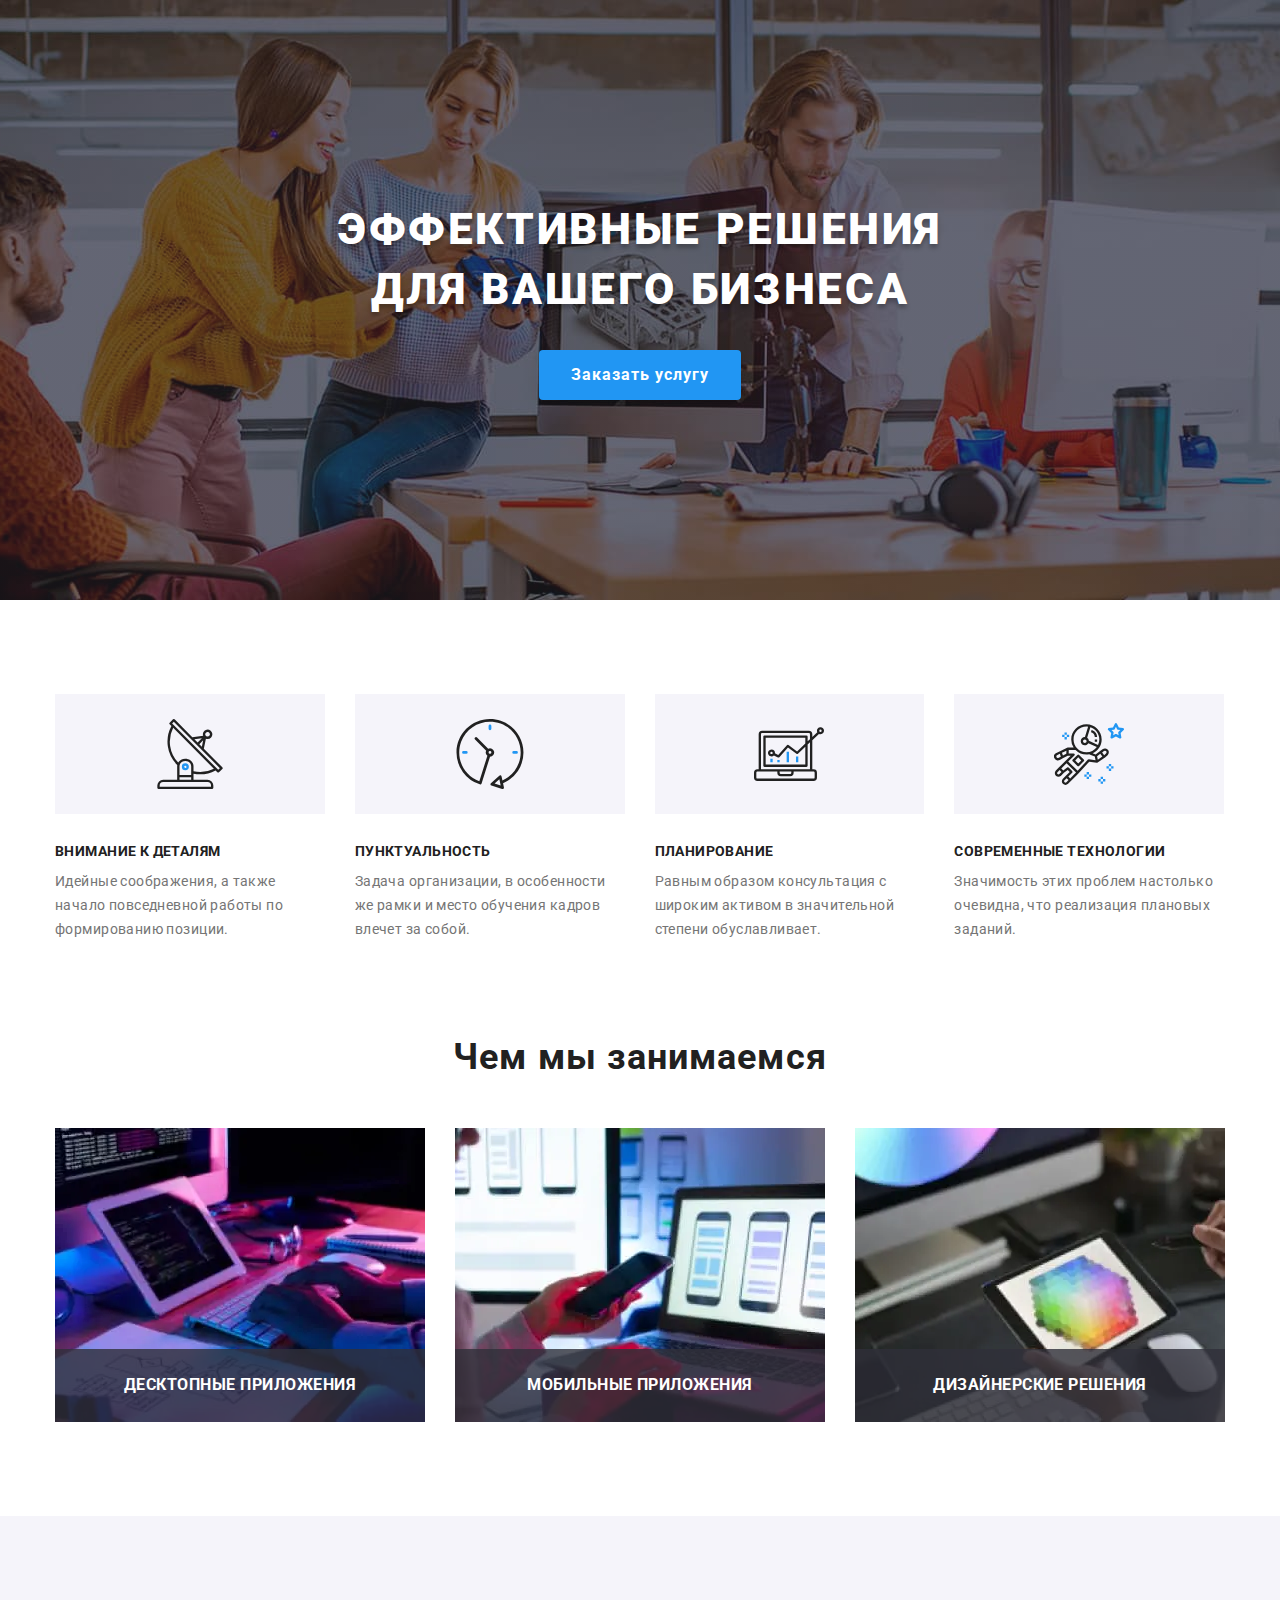
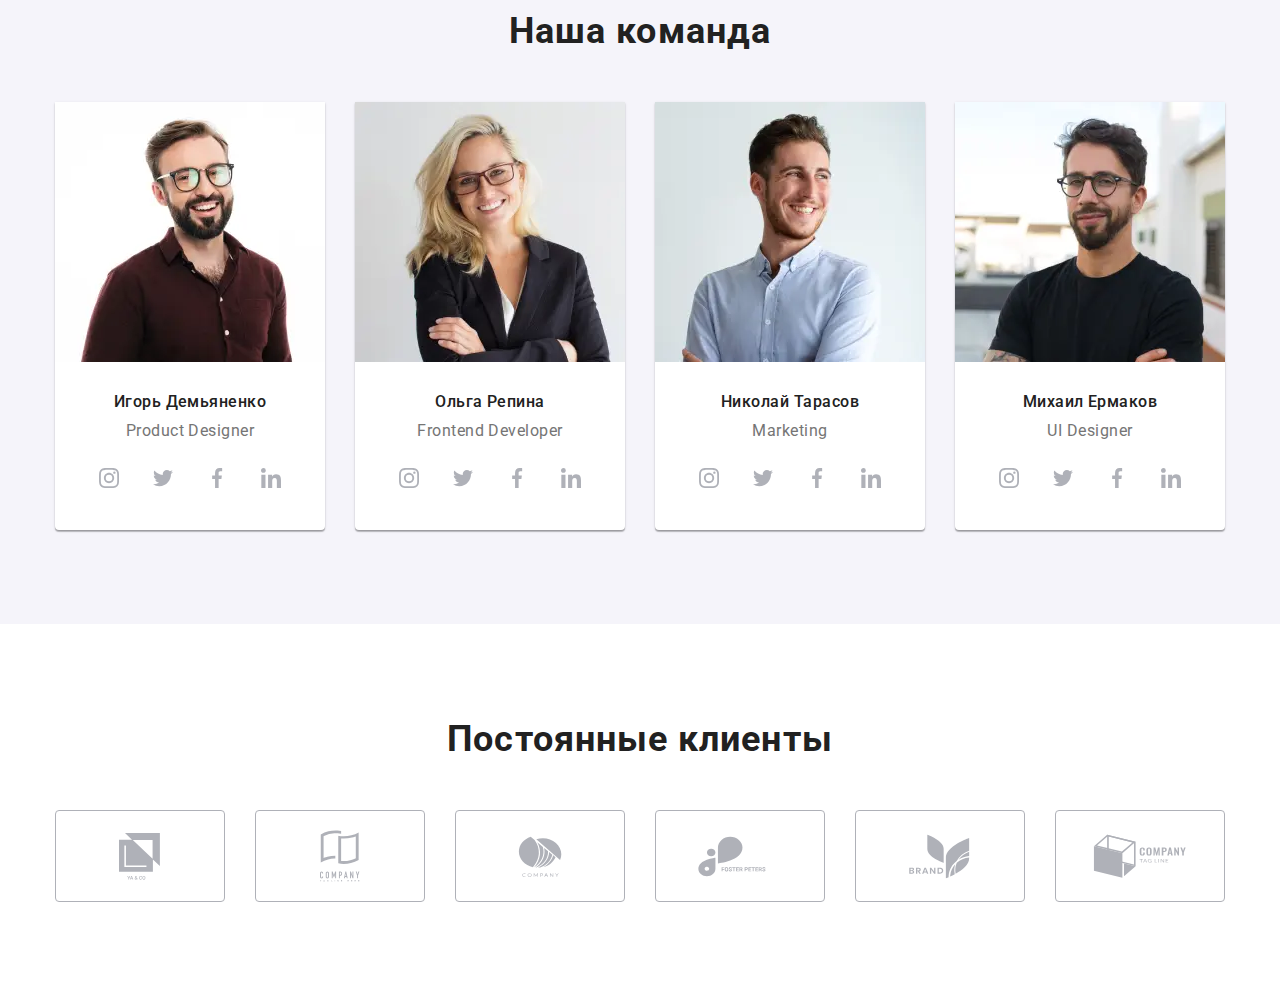
==== commit 1e18c01a: "РоНи" ====
--- a/index.html
+++ b/index.html
@@ -14,7 +14,7 @@
 </head>
 
 <body>
-    <header class="header">
+    <!-- <header class="header">
         <div class="container container--header">
             <nav class="navigation-header">
                 <a class="logo logo--header" href="./index.html" lang="en">Web<span class="logo--black">Studio</span></a>
@@ -53,7 +53,7 @@
         </div>
 
         
-    </header>
+    </header> -->
 
     <main>
 
@@ -534,7 +534,7 @@
             </div>
 
         </div>
-    </footer>
+    </footer> -->
 
     <div class="backdrop is-hidden" data-modal>
         <div class="modal">
--- a/css/main.min.css
+++ b/css/main.min.css
@@ -1,3 +1,3 @@
 /*! modern-normalize v1.1.0 | MIT License | https://github.com/sindresorhus/modern-normalize */*,::before,::after{box-sizing:border-box}html{line-height:1.15;-webkit-text-size-adjust:100%;-moz-tab-size:4;tab-size:4}body{margin:0;font-family:system-ui,-apple-system,"Segoe UI",Roboto,Helvetica,Arial,sans-serif,"Apple Color Emoji","Segoe UI Emoji"}hr{height:0;color:inherit}abbr[title]{text-decoration:underline dotted}b,strong{font-weight:bolder}code,kbd,samp,pre{font-family:ui-monospace, SFMono-Regular, Consolas, "Liberation Mono", Menlo,- monospace;font-size:1em}small{font-size:80%}sub,sup{font-size:75%;line-height:0;position:relative;vertical-align:baseline}sub{bottom:-0.25em}sup{top:-0.5em}table{text-indent:0;border-color:inherit}button,input,optgroup,select,textarea{font-family:inherit;font-size:100%;line-height:1.15;margin:0}button,select{text-transform:none}button,[type="button"],[type="reset"],[type="submit"]{-webkit-appearance:button}::-moz-focus-inner{border-style:none;padding:0}:-moz-focusring{outline:1px dotted ButtonText}:-moz-ui-invalid{box-shadow:none}legend{padding:0}progress{vertical-align:baseline}::-webkit-inner-spin-button,::-webkit-outer-spin-button{height:auto}[type="search"]{-webkit-appearance:textfield;outline-offset:-2px}::-webkit-search-decoration{-webkit-appearance:none}::-webkit-file-upload-button{-webkit-appearance:button;font:inherit}summary{display:list-item}body{font-family:"Roboto", sans-serif;font-style:normal;font-weight:normal;font-size:14px}h1,h2,h3,h4,h5,h6,p{margin-top:0;margin-bottom:0}ul{margin-top:0;margin-bottom:0;padding-left:0}img{display:block;width:100%;height:auto}.logo,.navigation-block__link,.contacts-header__link,.footer-contacts__link,.gallery__link{text-decoration:none}.navigation,.contacts-header,.features,.work,.team,.clients,.social-list,.footer-contacts__list,.filters,.gallery{list-style:none}.container{padding-left:15px;padding-right:15px;margin:0 auto}@media screen and (max-width: 767px){.container{max-width:480px}}@media screen and (min-width: 768px){.container{max-width:768px}}@media screen and (min-width: 1200px){.container{min-width:1200px}}.visually-hidden{position:absolute !important;clip:rect(1px 1px 1px 1px);clip:rect(1px, 1px, 1px, 1px);padding:0 !important;border:0 !important;height:1px !important;width:1px !important;overflow:hidden}.logo{font-family:"Raleway", sans-serif;font-weight:bold;font-size:24px;line-height:1.17;letter-spacing:0.03em;color:#2196f3}.social-list{display:flex;justify-content:center;align-items:center}.backdrop{position:fixed;top:0;left:0;width:100%;height:100%;background-color:rgba(0,0,0,0.2);opacity:1;transition-duration:250ms;transform:scale(1)}.backdrop.is-hidden{opacity:0;pointer-events:none;transition-duration:250ms;transform:scale(0)}.modal{position:absolute;top:50%;left:50%;transform:translate(-50%, -50%);width:450px;height:609px;background-color:#fff;box-shadow:0px 1px 3px rgba(0,0,0,0.12),0px 1px 1px rgba(0,0,0,0.14),0px 2px 1px rgba(0,0,0,0.2);border-radius:4px;padding:40px}.modal__button{position:absolute;top:8px;right:8px;display:flex;align-items:center;justify-content:center;width:30px;height:30px;border-radius:50%;border:1px solid rgba(0,0,0,0.1);background-color:#fff;cursor:pointer;transition-property:fill;transition-duration:250ms;transition-timing-function:cubic-bezier(0.4, 0, 0.2, 1)}.modal__button:hover,.modal__button:focus{fill:#2196f3}.header{padding-top:10px;padding-bottom:10px;border-bottom:1px solid #ececec}.navigation-header{display:flex;align-items:center;justify-content:space-between}.logo--header{display:inline-block;text-align:left}.logo--black{color:#000000}.header__button{display:inline-flex;padding:0;border:none;background-color:transparent}.header__button .button--close{display:none}.header__button .is-open .button--close{display:block}.header__button .is-open .button--menu{display:none}.navigation{display:none}.contacts-header{display:none}@media screen and (min-width: 768px){.logo--header{margin-right:88px}.navigation-header{display:flex;padding-top:32px;padding-bottom:32px}.header__button.is-open{display:none}.navigation{display:flex;align-items:center}.navigation__item:not(:last-child){margin-right:50px}.navigation__list{display:flex;text-align:center;align-items:center}.navigation__link{font-weight:500;line-height:1.14;letter-spacing:0.02em;color:#212121;transition-property:color;transition-duration:250ms;transition-timing-function:cubic-bezier(0.4, 0, 0.2, 1)}.navigation__link:hover,.navigation__link:focus{color:#2196f3}.navigation__link.current{color:#2196f3;position:relative}.navigation__link.current::after{position:absolute;display:block;content:"";width:100%;height:4px;border-radius:2px;margin-top:30px;background-color:#2196f3}.contacts-header{display:flex;flex-direction:column;margin-left:auto;text-align:center;align-items:center}.contacts-header__item:not(:last-child){margin-right:50px}.contacts-header__link{font-weight:500;line-height:1.14;letter-spacing:0.02em;color:#757575;display:flex;justify-content:center;align-items:center;padding:0;fill:#757575;transition-property:color, fill;transition-duration:250ms;transition-timing-function:cubic-bezier(0.4, 0, 0.2, 1)}.contacts-header__link:hover,.contacts-header__link:focus{color:#2196f3;fill:#2196f3}.contacts-header__text{display:block}.contacts-header__icon--mail{width:16px;height:12px;margin-right:10px}.contacts-header__icon--tel{width:10px;height:16px;margin-right:10px}}.hero{padding:118px 0;margin:0 auto;max-width:767px;min-height:400px;text-align:center;background-image:linear-gradient(rgba(47,48,58,0.4), rgba(47,48,58,0.4)),url(../images/hero-mobile.jpg);background-size:cover;background-repeat:no-repeat;background-position:center}@media screen and (min-device-pixel-ratio: 2), screen and (min-resolution: 192dpi), screen and (min-resolution: 2dppx){.hero{background-image:linear-gradient(rgba(47,48,58,0.4), rgba(47,48,58,0.4)),url(../images/hero-mobile@2x.jpg)}}.hero__container{text-align:center}.hero__title{font-weight:900;font-size:26px;line-height:1.62;letter-spacing:0.06em;text-transform:uppercase;color:#fff;border:none;text-shadow:0px 4px 4px rgba(0,0,0,0.25);max-width:360px;margin:0 auto}.hero__button{font-weight:bold;font-size:16px;line-height:1.88;text-align:center;letter-spacing:0.06em;color:#fff;background-color:#2196f3;box-shadow:0px 4px 4px rgba(0,0,0,0.15);border-style:none;border-radius:4px;padding:10px 32px;cursor:pointer;margin-top:30px;transition-property:background-color;transition-duration:250ms;transition-timing-function:cubic-bezier(0.4, 0, 0.2, 1)}.hero__button:hover,.hero__button:focus{background-color:#188ce8}@media screen and (min-width: 768px){.hero{max-width:1199px;background-image:linear-gradient(rgba(47,48,58,0.4), rgba(47,48,58,0.4)),url(../images/hero-tablet.jpg)}}@media screen and (min-width: 768px) and (min-device-pixel-ratio: 2), screen and (min-width: 768px) and (min-resolution: 192dpi), screen and (min-width: 768px) and (min-resolution: 2dppx){.hero{background-image:linear-gradient(rgba(47,48,58,0.4), rgba(47,48,58,0.4)),url(../images/hero-tablet@2x.jpg)}}@media screen and (min-width: 1200px){.hero{min-height:600px;max-width:1600px;padding:200px 0;background-color:#2f303a;background-image:linear-gradient(rgba(47,48,58,0.4), rgba(47,48,58,0.4)),url(../images/hero-desktop.jpg)}}@media screen and (min-width: 1200px) and (min-device-pixel-ratio: 2), screen and (min-width: 1200px) and (min-resolution: 192dpi), screen and (min-width: 1200px) and (min-resolution: 2dppx){.hero{background-image:linear-gradient(rgba(47,48,58,0.4), rgba(47,48,58,0.4)),url(../images/hero-desktop@2x.jpg)}}@media screen and (min-width: 1200px){.hero__title{min-width:610px;font-size:44px;line-height:1.36}}.section--features{padding-top:60px;padding-bottom:60px}.features__container{margin:0 auto}.features__item{max-width:450px;min-height:226px}.features__item:not(:last-child){margin-bottom:30px}.features__title{font-weight:bold;font-size:14px;line-height:1.14;letter-spacing:0.03em;text-transform:uppercase;color:#212121;margin-bottom:10px;text-align:center}.features__text{line-height:1.71;letter-spacing:0.03em;color:#757575}.features__thumb{display:flex;max-width:450px;min-height:120px;background-color:#f5f4fa;justify-content:center;align-items:center;margin-bottom:30px}.features__icon{width:70px;height:70px}@media screen and (min-width: 768px){.features{display:flex;flex-wrap:wrap;max-width:1199px;margin-bottom:-30px;margin-right:-30px}.features__item{margin-bottom:30px;margin-right:30px;max-width:354px;flex-basis:calc((100% - 60px) / 2)}.features__title{text-align:left}.features__thumb{max-width:354px}}@media screen and (min-width: 1200px){.section--features{padding-top:94px;padding-bottom:47px}.features__item{flex-basis:calc((100% - 120px) / 4)}.features__thumb{max-width:270px}}@media screen and (max-width: 1199px){.section--work{display:none}}@media screen and (min-width: 1200px){.section--work{padding-top:47px;padding-bottom:94px}.section--work__title{font-weight:bold;font-size:36px;line-height:1.17;text-align:center;letter-spacing:0.03em;color:#212121;margin-bottom:50px}.work--container{margin:0 auto}.img-container{position:relative;max-width:370px;min-height:294px}.work{display:flex}.work__image{max-width:370px;min-height:294px}.work__title{position:absolute;bottom:0;font-weight:bold;line-height:1.14;text-align:center;letter-spacing:0.03em;text-transform:uppercase;color:#fff;width:100%;min-height:70px;background:rgba(47,48,58,0.8);padding-top:27px;padding-bottom:27px}.work__item:not(:last-child){margin-right:30px}}.section--team{background:#f5f4fa;padding-top:60px;padding-bottom:60px}.section--team__title{font-weight:bold;font-size:28px;line-height:1.18;text-align:center;letter-spacing:0.03em;color:#212121;margin-bottom:30px}.team--container{margin:0 auto}.team__item{max-width:450px;box-shadow:0px 1px 3px rgba(0,0,0,0.12),0px 1px 1px rgba(0,0,0,0.14),0px 2px 1px rgba(0,0,0,0.2);background-color:#fff;border-radius:0px 0px 4px 4px}.team__item:not(:last-child){margin-bottom:30px}.team__card{padding-top:30px;padding-bottom:24px}.team__name{font-weight:500;font-size:16px;line-height:1.19;text-align:center;letter-spacing:0.03em;color:#212121;margin-bottom:10px}.team__text{font-size:16px;line-height:1.19;text-align:center;letter-spacing:0.03em;color:#757575}.social-list--team{margin-top:16px}.social-list__item{width:44px;height:44px}.social-list__item:not(:last-child){margin-right:10px}.social-list__link{display:flex;width:100%;height:100%;padding:12px;fill:#afb1b8;border-radius:50%;transition-property:fill, background-color;transition-duration:250ms;transition-timing-function:cubic-bezier(0.4, 0, 0.2, 1)}.social-list__link:hover,.social-list__link:focus{background-color:#2196f3;fill:#fff}.social-list__icon{width:20px;height:20px}@media screen and (min-width: 768px){.team{display:flex;flex-wrap:wrap;margin-bottom:-30px;margin-right:-30px}.team__item{margin-bottom:30px;margin-right:30px;max-width:354px;flex-basis:calc((100% - 60px) / 2)}}@media screen and (min-width: 1200px){.section--team{padding-top:94px;padding-bottom:94px}.section--team__title{font-size:36px;line-height:1.17;margin-bottom:50px}.team{display:flex;flex-wrap:nowrap}.team__item{min-width:270px}.team__item:not(:last-child){margin-right:30px}.team__card{padding-top:30px;padding-bottom:30px}}.section--clients{padding-top:60px;padding-bottom:60px}.section--clients__title{font-size:28px;font-weight:bold;line-height:1.18;letter-spacing:0.03em;text-align:center;color:#212121;margin-bottom:30px}.clients{display:flex;flex-wrap:wrap;margin-bottom:-30px;margin-right:-30px}.clients__link{display:flex;max-width:210px;height:92px;border:1px solid #afb1b8;border-radius:4px;fill:#afb1b8;justify-content:center;align-items:center;transition-property:fill, border-color;transition-duration:250ms;transition-timing-function:cubic-bezier(0.4, 0, 0.2, 1)}.clients__link:hover,.clients__link:focus{fill:#2196f3;border-color:#2196f3}.clients__item{margin-bottom:30px;margin-right:30px;flex-basis:calc((100% - 60px) / 2)}@media screen and (min-width: 768px){.clients__link{max-width:226px}.clients__item{flex-basis:calc((100% - 90px) / 3)}}@media screen and (min-width: 1200px){.section--clients{padding-top:94px;padding-bottom:94px}.section--clients__title{font-size:36px;line-height:1.17;margin-bottom:50px}.clients__link{max-width:170px}.clients__item{flex-basis:calc((100% - 180px) / 6)}}.footer{background-color:#2f303a;padding-top:60px;padding-bottom:60px}.logo--footer{display:block;text-align:center}.logo--white{color:#fff}.footer-contacts__address{font-style:normal;font-size:14px;line-height:1.71;letter-spacing:0.03em;color:#fff;margin-top:20px;text-align:center}.footer-contacts__list{margin-top:8px}.footer-contacts__item{text-align:center}.footer-contacts__item:not(:last-child){margin-bottom:8px}.footer-contacts__link{line-height:1.71;letter-spacing:0.03em;color:rgba(255,255,255,0.6);transition-property:color;transition-duration:250ms;transition-timing-function:cubic-bezier(0.4, 0, 0.2, 1)}.footer-contacts__link:hover,.footer-contacts__link:focus{color:#2196f3}.footer-socials{margin-top:60px}.footer-socials__text{font-weight:bold;line-height:1.14;letter-spacing:0.03em;text-transform:uppercase;color:#fff;text-align:center}.social-list--footer{margin-top:20px}.footer-socials__item{width:44px;height:44px}.footer-socials__item:not(:last-child){margin-right:10px}.footer-socials__link{display:flex;width:100%;height:100%;padding:12px;background-color:#43444d;border-radius:50%;fill:#fff;transition-property:background-color;transition-duration:250ms;transition-timing-function:cubic-bezier(0.4, 0, 0.2, 1)}.footer-socials__link:hover,.footer-socials__link:focus{background-color:#2196f3}.footer-socials__icon{width:20px;height:20px}.footer-form{margin-top:60px}.footer-form__text{font-weight:bold;line-height:1.14;letter-spacing:0.03em;text-transform:uppercase;color:#fff;text-align:center}.footer-form__block{margin-top:20px}.footer-form__bottom{position:relative;display:block;width:200px;height:50px;background:#2196f3;box-shadow:0px 4px 4px rgba(0,0,0,0.15);border-radius:4px;border:none;padding:10px 62px 10px 29px;cursor:pointer;margin-top:20px;margin-right:auto;margin-left:auto;font-weight:bold;font-size:16px;line-height:1.88;letter-spacing:0.06em;color:#fff;transition-property:background-color;transition-duration:250ms;transition-timing-function:cubic-bezier(0.4, 0, 0.2, 1)}.footer-form__bottom:hover,.footer-form__bottom:focus{background-color:#188ce8}.footer-form__input{width:450px;height:50px;border:1px solid rgba(255,255,255,0.3);filter:drop-shadow(0px 4px 4px rgba(0,0,0,0.15));border-radius:4px;background-color:transparent;padding:15px 16px;font-size:16px;line-height:1.25;letter-spacing:0.03em;color:#fff}.footer-form__input::placeholder{color:rgba(255,255,255,0.6)}.footer-form__icon{position:absolute;fill:#fff;top:50%;right:28px;transform:translateY(-50%)}.portfolio-page{padding-top:60px;padding-bottom:60px}.filters{display:flex;flex-wrap:wrap;align-content:flex-start;margin-bottom:40px;max-width:450px}.filters__item{margin-bottom:15px}.filters__item:not(:last-child){margin-right:8px}.filters__button{font-weight:500;font-size:16px;line-height:1.63;text-align:center;letter-spacing:0.03em;color:#212121;border-style:none;border-radius:4px;padding:6px 22px;cursor:pointer;transition-property:color, background-color, box-shadow, border-radius;transition-duration:250ms;transition-timing-function:cubic-bezier(0.4, 0, 0.2, 1)}.filters__button:hover,.filters__button:focus{color:#fff;background-color:#2196f3;box-shadow:0px 3px 1px rgba(0,0,0,0.1),0px 1px 2px rgba(0,0,0,0.08),0px 2px 2px rgba(0,0,0,0.12);border-radius:4px}.filters__button.current{color:#fff;background-color:#2196f3}.gallery{display:flex;flex-wrap:wrap;margin-left:-30px;margin-top:-30px}.gallery__link{display:block}.gallery__item{margin-left:30px;margin-top:30px;flex-basis:calc((100% - 90px) / 3);transition-property:box-shadow;transition-duration:250ms;transition-timing-function:cubic-bezier(0.4, 0, 0.2, 1)}.gallery__item:hover,.gallery__item:focus{box-shadow:0px 1px 1px rgba(0,0,0,0.12),0px 4px 4px rgba(0,0,0,0.06),1px 4px 6px rgba(0,0,0,0.16)}.gallery__item:hover .gallery__overlay{transform:translateY(-100%)}.gallery__card{border:1px solid #eeeeee;padding:20px 24px}.gallery__title{font-weight:bold;font-size:18px;line-height:2;letter-spacing:0.06em;color:#212121}.gallery__text{font-size:16px;line-height:1.88;letter-spacing:0.03em;color:#757575;margin-top:4px}.gallery__overlay--area{position:relative;overflow:hidden}.gallery__overlay{position:absolute;top:100%;left:0;width:100%;height:100%;background-color:rgba(33,150,243,0.9);padding:63px 24px;transition:transform 250ms cubic-bezier(0.4, 0, 0.2, 1)}.gallery__overlay--text{font-size:18px;line-height:1.56;letter-spacing:0.03em;color:#fff}.modal-form{display:flex;flex-direction:column}.modal-form__title{font-weight:bold;font-size:20px;line-height:1.5;text-align:center;letter-spacing:0.03em;color:#212121;margin-bottom:12px}.modal-form__input{width:100%;height:40px;border:1px solid rgba(33,33,33,0.2);border-radius:4px;padding-left:42px;transition-property:border-color;transition-duration:250ms;transition-timing-function:cubic-bezier(0.4, 0, 0.2, 1)}.modal-form__input:focus{outline:none;border-color:#2196f3}.modal-form__input:focus+.modal-form__icon{fill:#2196f3}.modal-form__icon{position:absolute;top:50%;transform:translateY(-50%);left:12px;transition-property:fill;transition-duration:250ms;transition-timing-function:cubic-bezier(0.4, 0, 0.2, 1)}.modal-form__wrapper{position:relative;display:block;margin-top:4px}.modal-form__label{font-size:12px;line-height:1.17;letter-spacing:0.01em;color:#757575;margin-bottom:10px}.modal-form__button{background:#2196f3;box-shadow:0px 4px 4px rgba(0,0,0,0.15);border-radius:4px;border:none;margin-right:auto;margin-left:auto;padding:10px 55px;cursor:pointer;margin-top:31px;font-weight:bold;font-size:16px;line-height:1.88;letter-spacing:0.06em;color:#fff}.modal-form__button:hover,.modal-form__button:focus{background-color:#188ce8}.modal-form__label.textarea__label{margin-bottom:20px}.textarea__input{width:100%;height:120px;margin-top:4px;border:1px solid rgba(33,33,33,0.2);border-radius:4px;padding:12px 16px;resize:none;transition-property:border-color;transition-duration:250ms;transition-timing-function:cubic-bezier(0.4, 0, 0.2, 1)}.textarea__input:focus{outline:none;border-color:#2196f3}.textarea__input::placeholder{color:rgba(117,117,117,0.5)}.modal-checkbox__label{display:flex;font-size:12px;line-height:1.17;letter-spacing:0.03em;color:#757575;margin-bottom:30px}.modal-checkbox__label::before{display:block;width:16px;height:15px;border:2px solid #212121;border-radius:2px;content:"";cursor:pointer;margin-right:7px}.modal-checkbox:checked+.modal-checkbox__label::before{background-color:#2196f3;background-image:url(../images/agree.svg);background-position:center;background-repeat:no-repeat;border:none}.modal-checkbox__link{color:#2196f3}
+ monospace;font-size:1em}small{font-size:80%}sub,sup{font-size:75%;line-height:0;position:relative;vertical-align:baseline}sub{bottom:-0.25em}sup{top:-0.5em}table{text-indent:0;border-color:inherit}button,input,optgroup,select,textarea{font-family:inherit;font-size:100%;line-height:1.15;margin:0}button,select{text-transform:none}button,[type="button"],[type="reset"],[type="submit"]{-webkit-appearance:button}::-moz-focus-inner{border-style:none;padding:0}:-moz-focusring{outline:1px dotted ButtonText}:-moz-ui-invalid{box-shadow:none}legend{padding:0}progress{vertical-align:baseline}::-webkit-inner-spin-button,::-webkit-outer-spin-button{height:auto}[type="search"]{-webkit-appearance:textfield;outline-offset:-2px}::-webkit-search-decoration{-webkit-appearance:none}::-webkit-file-upload-button{-webkit-appearance:button;font:inherit}summary{display:list-item}body{font-family:"Roboto", sans-serif;font-style:normal;font-weight:normal;font-size:14px}h1,h2,h3,h4,h5,h6,p{margin-top:0;margin-bottom:0}ul{margin-top:0;margin-bottom:0;padding-left:0}img{display:block;width:100%;height:auto}.logo,.navigation-block__link,.contacts-header__link,.footer-contacts__link,.gallery__link{text-decoration:none}.navigation,.contacts-header,.features,.work,.team,.clients,.social-list,.footer-contacts__list,.filters,.gallery{list-style:none}.container{padding-left:15px;padding-right:15px;margin:0 auto}@media screen and (max-width: 767px){.container{max-width:480px}}@media screen and (min-width: 768px){.container{max-width:768px}}@media screen and (min-width: 1200px){.container{min-width:1200px}}.visually-hidden{position:absolute !important;clip:rect(1px 1px 1px 1px);clip:rect(1px, 1px, 1px, 1px);padding:0 !important;border:0 !important;height:1px !important;width:1px !important;overflow:hidden}.logo{font-family:"Raleway", sans-serif;font-weight:bold;font-size:24px;line-height:1.17;letter-spacing:0.03em;color:#2196f3}.social-list{display:flex;justify-content:center;align-items:center}.backdrop{position:fixed;top:0;left:0;width:100%;height:100%;background-color:rgba(0,0,0,0.2);opacity:1;transition-duration:250ms;transform:scale(1)}.backdrop.is-hidden{opacity:0;pointer-events:none;transition-duration:250ms;transform:scale(0)}.modal{position:absolute;top:50%;left:50%;transform:translate(-50%, -50%);width:300px;height:580px;background-color:#fff;box-shadow:0px 1px 3px rgba(0,0,0,0.12),0px 1px 1px rgba(0,0,0,0.14),0px 2px 1px rgba(0,0,0,0.2);border-radius:4px;padding:30px 10px 10px 10px}.modal__button{position:absolute;top:8px;right:8px;display:flex;align-items:center;justify-content:center;width:30px;height:30px;border-radius:50%;border:1px solid rgba(0,0,0,0.1);background-color:#fff;cursor:pointer;transition-property:fill;transition-duration:250ms;transition-timing-function:cubic-bezier(0.4, 0, 0.2, 1)}.modal__button:hover,.modal__button:focus{fill:#2196f3}@media screen and (min-width: 480px){.modal{width:450px;height:609px;padding:40px}}@media screen and (min-width: 1200px){.modal{width:528px;height:581px}}.header{padding-top:10px;padding-bottom:10px;border-bottom:1px solid #ececec}.navigation-header{display:flex;align-items:center;justify-content:space-between}.logo--header{display:inline-block;text-align:left}.logo--black{color:#000000}.header__button{display:inline-flex;padding:0;border:none;background-color:transparent}.header__button .button--close{display:none}.header__button .is-open .button--close{display:block}.header__button .is-open .button--menu{display:none}.navigation{display:none}.contacts-header{display:none}@media screen and (min-width: 768px){.logo--header{margin-right:88px}.navigation-header{display:flex;padding-top:32px;padding-bottom:32px}.header__button.is-open{display:none}.navigation{display:flex;align-items:center}.navigation__item:not(:last-child){margin-right:50px}.navigation__list{display:flex;text-align:center;align-items:center}.navigation__link{font-weight:500;line-height:1.14;letter-spacing:0.02em;color:#212121;transition-property:color;transition-duration:250ms;transition-timing-function:cubic-bezier(0.4, 0, 0.2, 1)}.navigation__link:hover,.navigation__link:focus{color:#2196f3}.navigation__link.current{color:#2196f3;position:relative}.navigation__link.current::after{position:absolute;display:block;content:"";width:100%;height:4px;border-radius:2px;margin-top:30px;background-color:#2196f3}.contacts-header{display:flex;flex-direction:column;margin-left:auto;text-align:center;align-items:center}.contacts-header__item:not(:last-child){margin-right:50px}.contacts-header__link{font-weight:500;line-height:1.14;letter-spacing:0.02em;color:#757575;display:flex;justify-content:center;align-items:center;padding:0;fill:#757575;transition-property:color, fill;transition-duration:250ms;transition-timing-function:cubic-bezier(0.4, 0, 0.2, 1)}.contacts-header__link:hover,.contacts-header__link:focus{color:#2196f3;fill:#2196f3}.contacts-header__text{display:block}.contacts-header__icon--mail{width:16px;height:12px;margin-right:10px}.contacts-header__icon--tel{width:10px;height:16px;margin-right:10px}}.hero{padding:118px 0;margin:0 auto;max-width:767px;min-height:400px;text-align:center;background-image:linear-gradient(rgba(47,48,58,0.4), rgba(47,48,58,0.4)),url(../images/hero-mobile.jpg);background-size:cover;background-repeat:no-repeat;background-position:center}@media screen and (min-device-pixel-ratio: 2), screen and (min-resolution: 192dpi), screen and (min-resolution: 2dppx){.hero{background-image:linear-gradient(rgba(47,48,58,0.4), rgba(47,48,58,0.4)),url(../images/hero-mobile@2x.jpg)}}.hero__container{text-align:center}.hero__title{font-weight:900;font-size:26px;line-height:1.62;letter-spacing:0.06em;text-transform:uppercase;color:#fff;border:none;text-shadow:0px 4px 4px rgba(0,0,0,0.25);max-width:360px;margin:0 auto}.hero__button{font-weight:bold;font-size:16px;line-height:1.88;text-align:center;letter-spacing:0.06em;color:#fff;background-color:#2196f3;box-shadow:0px 4px 4px rgba(0,0,0,0.15);border-style:none;border-radius:4px;padding:10px 32px;cursor:pointer;margin-top:30px;transition-property:background-color;transition-duration:250ms;transition-timing-function:cubic-bezier(0.4, 0, 0.2, 1)}.hero__button:hover,.hero__button:focus{background-color:#188ce8}@media screen and (min-width: 768px){.hero{max-width:1199px;background-image:linear-gradient(rgba(47,48,58,0.4), rgba(47,48,58,0.4)),url(../images/hero-tablet.jpg)}}@media screen and (min-width: 768px) and (min-device-pixel-ratio: 2), screen and (min-width: 768px) and (min-resolution: 192dpi), screen and (min-width: 768px) and (min-resolution: 2dppx){.hero{background-image:linear-gradient(rgba(47,48,58,0.4), rgba(47,48,58,0.4)),url(../images/hero-tablet@2x.jpg)}}@media screen and (min-width: 1200px){.hero{min-height:600px;max-width:1600px;padding:200px 0;background-color:#2f303a;background-image:linear-gradient(rgba(47,48,58,0.4), rgba(47,48,58,0.4)),url(../images/hero-desktop.jpg)}}@media screen and (min-width: 1200px) and (min-device-pixel-ratio: 2), screen and (min-width: 1200px) and (min-resolution: 192dpi), screen and (min-width: 1200px) and (min-resolution: 2dppx){.hero{background-image:linear-gradient(rgba(47,48,58,0.4), rgba(47,48,58,0.4)),url(../images/hero-desktop@2x.jpg)}}@media screen and (min-width: 1200px){.hero__title{min-width:610px;font-size:44px;line-height:1.36}}.section--features{padding-top:60px;padding-bottom:60px}.features__container{margin:0 auto}.features__item{max-width:450px;min-height:226px}.features__item:not(:last-child){margin-bottom:30px}.features__title{font-weight:bold;font-size:14px;line-height:1.14;letter-spacing:0.03em;text-transform:uppercase;color:#212121;margin-bottom:10px;text-align:center}.features__text{line-height:1.71;letter-spacing:0.03em;color:#757575}.features__thumb{display:flex;max-width:450px;min-height:120px;background-color:#f5f4fa;justify-content:center;align-items:center;margin-bottom:30px}.features__icon{width:70px;height:70px}@media screen and (min-width: 768px){.features{display:flex;flex-wrap:wrap;max-width:1199px;margin-bottom:-30px;margin-right:-30px}.features__item{margin-bottom:30px;margin-right:30px;max-width:354px;flex-basis:calc((100% - 60px) / 2)}.features__title{text-align:left}.features__thumb{max-width:354px}}@media screen and (min-width: 1200px){.section--features{padding-top:94px;padding-bottom:47px}.features__item{flex-basis:calc((100% - 120px) / 4)}.features__thumb{max-width:270px}}@media screen and (max-width: 1199px){.section--work{display:none}}@media screen and (min-width: 1200px){.section--work{padding-top:47px;padding-bottom:94px}.section--work__title{font-weight:bold;font-size:36px;line-height:1.17;text-align:center;letter-spacing:0.03em;color:#212121;margin-bottom:50px}.work--container{margin:0 auto}.img-container{position:relative;max-width:370px;min-height:294px}.work{display:flex}.work__image{max-width:370px;min-height:294px}.work__title{position:absolute;bottom:0;font-weight:bold;line-height:1.14;text-align:center;letter-spacing:0.03em;text-transform:uppercase;color:#fff;width:100%;min-height:70px;background:rgba(47,48,58,0.8);padding-top:27px;padding-bottom:27px}.work__item:not(:last-child){margin-right:30px}}.section--team{background:#f5f4fa;padding-top:60px;padding-bottom:60px}.section--team__title{font-weight:bold;font-size:28px;line-height:1.18;text-align:center;letter-spacing:0.03em;color:#212121;margin-bottom:30px}.team--container{margin:0 auto}.team__item{max-width:450px;box-shadow:0px 1px 3px rgba(0,0,0,0.12),0px 1px 1px rgba(0,0,0,0.14),0px 2px 1px rgba(0,0,0,0.2);background-color:#fff;border-radius:0px 0px 4px 4px}.team__item:not(:last-child){margin-bottom:30px}.team__card{padding-top:30px;padding-bottom:24px}.team__name{font-weight:500;font-size:16px;line-height:1.19;text-align:center;letter-spacing:0.03em;color:#212121;margin-bottom:10px}.team__text{font-size:16px;line-height:1.19;text-align:center;letter-spacing:0.03em;color:#757575}.social-list--team{margin-top:16px}.social-list__item{width:44px;height:44px}.social-list__item:not(:last-child){margin-right:10px}.social-list__link{display:flex;width:100%;height:100%;padding:12px;fill:#afb1b8;border-radius:50%;transition-property:fill, background-color;transition-duration:250ms;transition-timing-function:cubic-bezier(0.4, 0, 0.2, 1)}.social-list__link:hover,.social-list__link:focus{background-color:#2196f3;fill:#fff}.social-list__icon{width:20px;height:20px}@media screen and (min-width: 768px){.team{display:flex;flex-wrap:wrap;margin-bottom:-30px;margin-right:-30px}.team__item{margin-bottom:30px;margin-right:30px;max-width:354px;flex-basis:calc((100% - 60px) / 2)}}@media screen and (min-width: 1200px){.section--team{padding-top:94px;padding-bottom:94px}.section--team__title{font-size:36px;line-height:1.17;margin-bottom:50px}.team{display:flex;flex-wrap:nowrap}.team__item{min-width:270px}.team__item:not(:last-child){margin-right:30px}.team__card{padding-top:30px;padding-bottom:30px}}.section--clients{padding-top:60px;padding-bottom:60px}.section--clients__title{font-size:28px;font-weight:bold;line-height:1.18;letter-spacing:0.03em;text-align:center;color:#212121;margin-bottom:30px}.clients{display:flex;flex-wrap:wrap;margin-bottom:-30px;margin-right:-30px}.clients__link{display:flex;max-width:210px;height:92px;border:1px solid #afb1b8;border-radius:4px;fill:#afb1b8;justify-content:center;align-items:center;transition-property:fill, border-color;transition-duration:250ms;transition-timing-function:cubic-bezier(0.4, 0, 0.2, 1)}.clients__link:hover,.clients__link:focus{fill:#2196f3;border-color:#2196f3}.clients__item{margin-bottom:30px;margin-right:30px;flex-basis:calc((100% - 60px) / 2)}@media screen and (min-width: 768px){.clients__link{max-width:226px}.clients__item{flex-basis:calc((100% - 90px) / 3)}}@media screen and (min-width: 1200px){.section--clients{padding-top:94px;padding-bottom:94px}.section--clients__title{font-size:36px;line-height:1.17;margin-bottom:50px}.clients__link{max-width:170px}.clients__item{flex-basis:calc((100% - 180px) / 6)}}.footer{background-color:#2f303a;padding-top:60px;padding-bottom:60px}.logo--footer{display:block;text-align:center}.logo--white{color:#fff}.footer-contacts__address{font-style:normal;font-size:14px;line-height:1.71;letter-spacing:0.03em;color:#fff;margin-top:20px;text-align:center}.footer-contacts__list{margin-top:8px}.footer-contacts__item{text-align:center}.footer-contacts__item:not(:last-child){margin-bottom:8px}.footer-contacts__link{line-height:1.71;letter-spacing:0.03em;color:rgba(255,255,255,0.6);transition-property:color;transition-duration:250ms;transition-timing-function:cubic-bezier(0.4, 0, 0.2, 1)}.footer-contacts__link:hover,.footer-contacts__link:focus{color:#2196f3}.footer-socials{margin-top:60px}.footer-socials__text{font-weight:bold;line-height:1.14;letter-spacing:0.03em;text-transform:uppercase;color:#fff;text-align:center}.social-list--footer{margin-top:20px}.footer-socials__item{width:44px;height:44px}.footer-socials__item:not(:last-child){margin-right:10px}.footer-socials__link{display:flex;width:100%;height:100%;padding:12px;background-color:#43444d;border-radius:50%;fill:#fff;transition-property:background-color;transition-duration:250ms;transition-timing-function:cubic-bezier(0.4, 0, 0.2, 1)}.footer-socials__link:hover,.footer-socials__link:focus{background-color:#2196f3}.footer-socials__icon{width:20px;height:20px}.footer-form{margin-top:60px}.footer-form__text{font-weight:bold;line-height:1.14;letter-spacing:0.03em;text-transform:uppercase;color:#fff;text-align:center}.footer-form__block{margin-top:20px}.footer-form__bottom{position:relative;display:block;width:200px;height:50px;background:#2196f3;box-shadow:0px 4px 4px rgba(0,0,0,0.15);border-radius:4px;border:none;padding:10px 62px 10px 29px;cursor:pointer;margin-top:20px;margin-right:auto;margin-left:auto;font-weight:bold;font-size:16px;line-height:1.88;letter-spacing:0.06em;color:#fff;transition-property:background-color;transition-duration:250ms;transition-timing-function:cubic-bezier(0.4, 0, 0.2, 1)}.footer-form__bottom:hover,.footer-form__bottom:focus{background-color:#188ce8}.footer-form__input{width:450px;height:50px;border:1px solid rgba(255,255,255,0.3);filter:drop-shadow(0px 4px 4px rgba(0,0,0,0.15));border-radius:4px;background-color:transparent;padding:15px 16px;font-size:16px;line-height:1.25;letter-spacing:0.03em;color:#fff}.footer-form__input::placeholder{color:rgba(255,255,255,0.6)}.footer-form__icon{position:absolute;fill:#fff;top:50%;right:28px;transform:translateY(-50%)}.portfolio-page{padding-top:60px;padding-bottom:60px}.filters{display:flex;flex-wrap:wrap;align-content:flex-start;margin-bottom:40px}.filters__item{margin-bottom:15px}.filters__item:not(:last-child){margin-right:8px}.filters__button{font-weight:500;font-size:16px;line-height:1.63;text-align:center;letter-spacing:0.03em;color:#212121;border-style:none;border-radius:4px;background-color:#f5f4fa;padding:6px 22px;cursor:pointer;transition-property:color, background-color, box-shadow, border-radius;transition-duration:250ms;transition-timing-function:cubic-bezier(0.4, 0, 0.2, 1)}.filters__button:hover,.filters__button:focus{color:#fff;background-color:#2196f3;box-shadow:0px 3px 1px rgba(0,0,0,0.1),0px 1px 2px rgba(0,0,0,0.08),0px 2px 2px rgba(0,0,0,0.12);border-radius:4px}.filters__button.current{color:#fff;background-color:#2196f3}@media screen and (min-width: 768px){.filters{display:flex;margin-bottom:30px;justify-content:center}.filters__item{margin-bottom:0}}@media screen and (min-width: 1200px){.portfolio-page{padding-top:94px;padding-bottom:94px}.filters{margin-bottom:50px}}.gallery__item{max-width:450px;transition-property:box-shadow;transition-duration:250ms;transition-timing-function:cubic-bezier(0.4, 0, 0.2, 1)}.gallery__item:hover,.gallery__item:focus{box-shadow:0px 1px 1px rgba(0,0,0,0.12),0px 4px 4px rgba(0,0,0,0.06),1px 4px 6px rgba(0,0,0,0.16)}.gallery__item:hover .gallery__overlay{transform:translateY(-100%)}.gallery__item:not(:last-child){margin-bottom:30px}.gallery__card{border:1px solid #eeeeee;padding:20px 24px}.gallery__title{font-weight:bold;font-size:18px;line-height:2;letter-spacing:0.06em;color:#212121}.gallery__text{font-size:16px;line-height:1.88;letter-spacing:0.03em;color:#757575;margin-top:4px}.gallery__overlay--area{position:relative;overflow:hidden}.gallery__overlay{position:absolute;top:100%;left:0;width:100%;height:100%;background-color:rgba(33,150,243,0.9);padding:77px 24px;transition:transform 250ms cubic-bezier(0.4, 0, 0.2, 1)}.gallery__overlay--text{font-size:18px;line-height:1.56;letter-spacing:0.03em;color:#fff}@media screen and (min-width: 768px){.gallery{display:flex;flex-wrap:wrap;margin-bottom:-30px;margin-right:-30px}.gallery__card{display:flex;flex-direction:column;flex-grow:1}.gallery__item{margin-bottom:30px;margin-right:30px;max-width:354px;flex-basis:calc((100% - 60px) / 2)}.gallery__link{display:flex;flex-direction:column;height:100%}.gallery__overlay{padding:49px 24px}}@media screen and (min-width: 1200px){.gallery__item{max-width:370px;flex-basis:calc((100% - 90px) / 3)}.gallery__overlay{padding:63px 24px}}.modal-form{display:flex;flex-direction:column}.modal-form__title{font-weight:bold;font-size:20px;line-height:1.5;text-align:center;letter-spacing:0.03em;color:#212121;margin-bottom:12px}.modal-form__input{width:100%;height:40px;border:1px solid rgba(33,33,33,0.2);border-radius:4px;padding-left:42px;transition-property:border-color;transition-duration:250ms;transition-timing-function:cubic-bezier(0.4, 0, 0.2, 1)}.modal-form__input:focus{outline:none;border-color:#2196f3}.modal-form__input:focus+.modal-form__icon{fill:#2196f3}.modal-form__icon{position:absolute;top:50%;transform:translateY(-50%);left:12px;transition-property:fill;transition-duration:250ms;transition-timing-function:cubic-bezier(0.4, 0, 0.2, 1)}.modal-form__wrapper{position:relative;display:block;margin-top:4px}.modal-form__label{font-size:12px;line-height:1.17;letter-spacing:0.01em;color:#757575;margin-bottom:10px}.modal-form__button{background:#2196f3;box-shadow:0px 4px 4px rgba(0,0,0,0.15);border-radius:4px;border:none;margin:15px auto 0 auto;padding:10px 55px;cursor:pointer;font-weight:bold;font-size:16px;line-height:1.88;letter-spacing:0.06em;color:#fff}.modal-form__button:hover,.modal-form__button:focus{background-color:#188ce8}.modal-form__label.textarea__label{margin-bottom:20px}.textarea__input{width:100%;height:120px;margin-top:4px;border:1px solid rgba(33,33,33,0.2);border-radius:4px;padding:12px 16px;resize:none;transition-property:border-color;transition-duration:250ms;transition-timing-function:cubic-bezier(0.4, 0, 0.2, 1)}.textarea__input:focus{outline:none;border-color:#2196f3}.textarea__input::placeholder{color:rgba(117,117,117,0.5)}.modal-checkbox__container{display:flex;flex-wrap:wrap;justify-content:center;text-align:center;align-items:center}.modal-checkbox__label{display:flex;flex-wrap:wrap;font-size:12px;line-height:1.17;letter-spacing:0.03em;color:#757575}.modal-checkbox__label::before{display:inline-block;width:16px;height:15px;border:2px solid #212121;border-radius:2px;content:"";cursor:pointer;margin-right:7px}.modal-checkbox:checked+.modal-checkbox__label::before{background-color:#2196f3;background-image:url(../images/agree.svg);background-position:center;background-repeat:no-repeat;border:none}.modal-checkbox__link{color:#2196f3}
 /*# sourceMappingURL=main.min.css.map */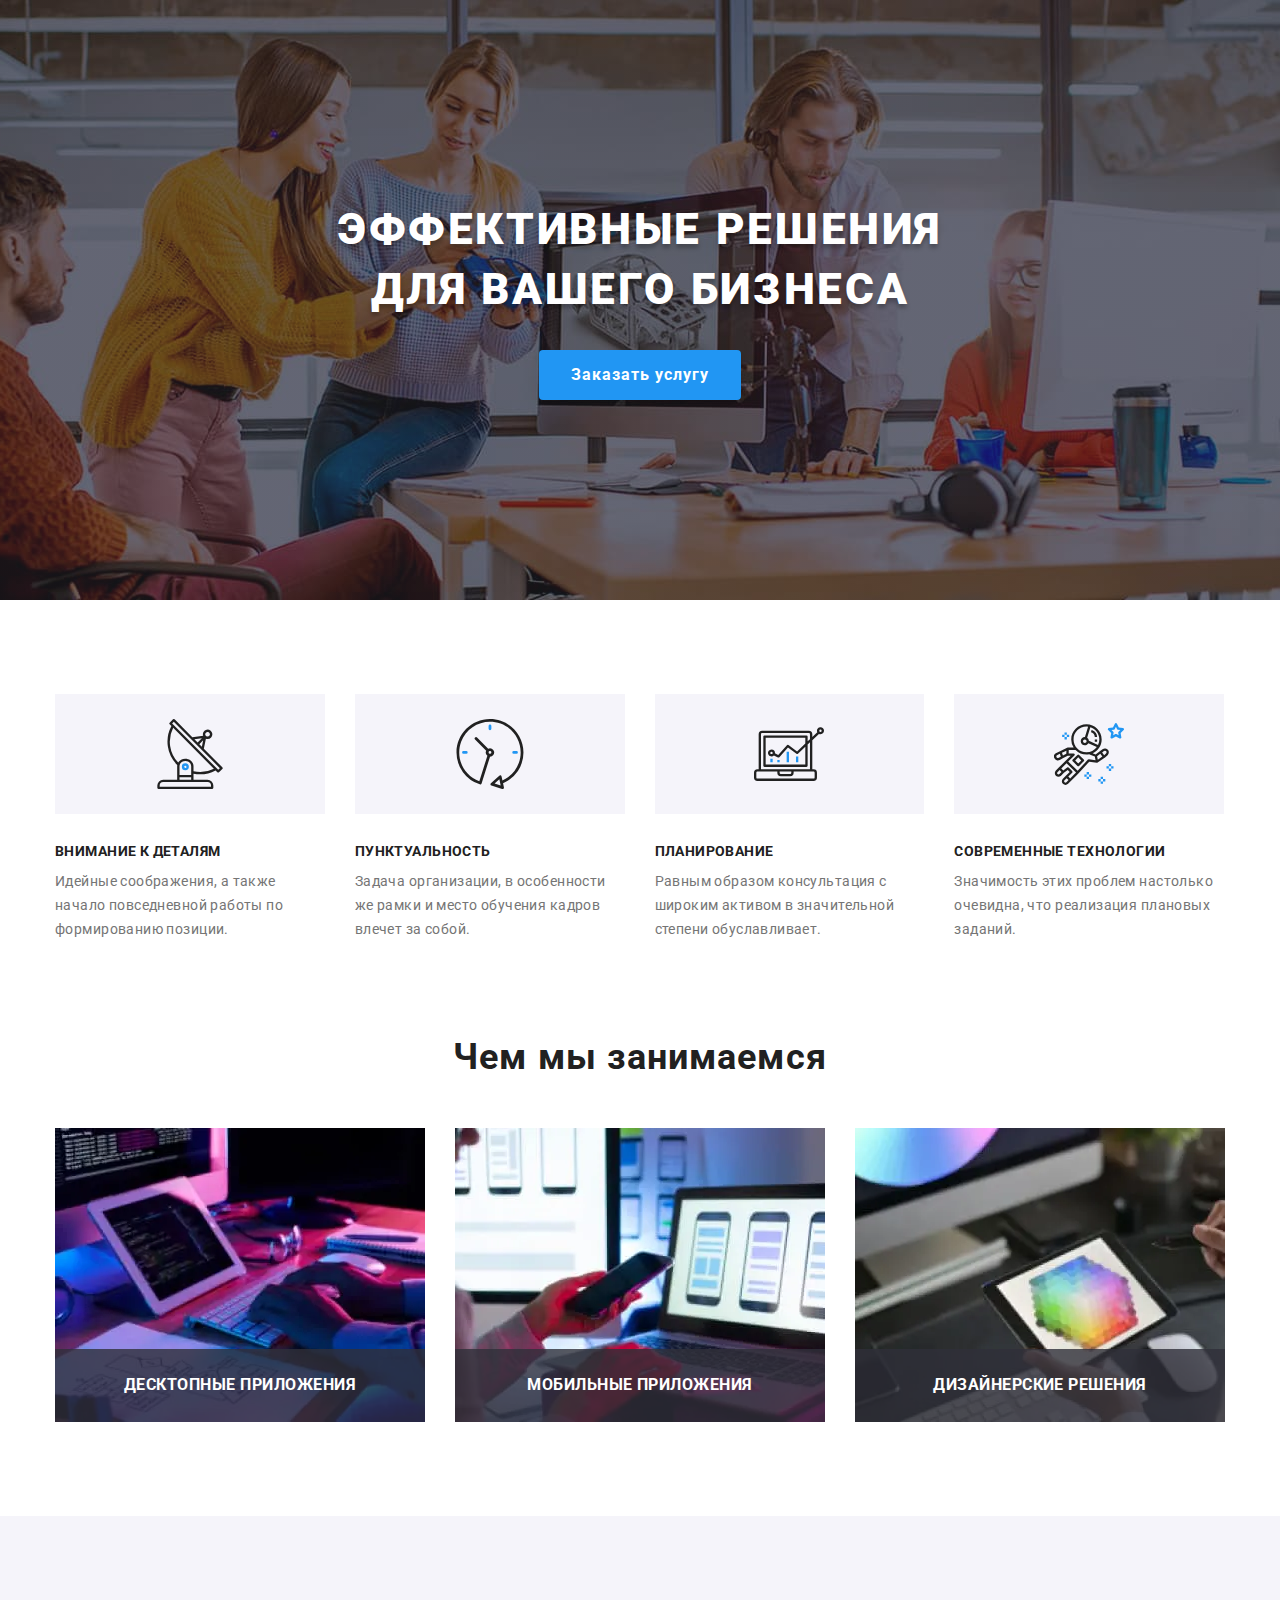
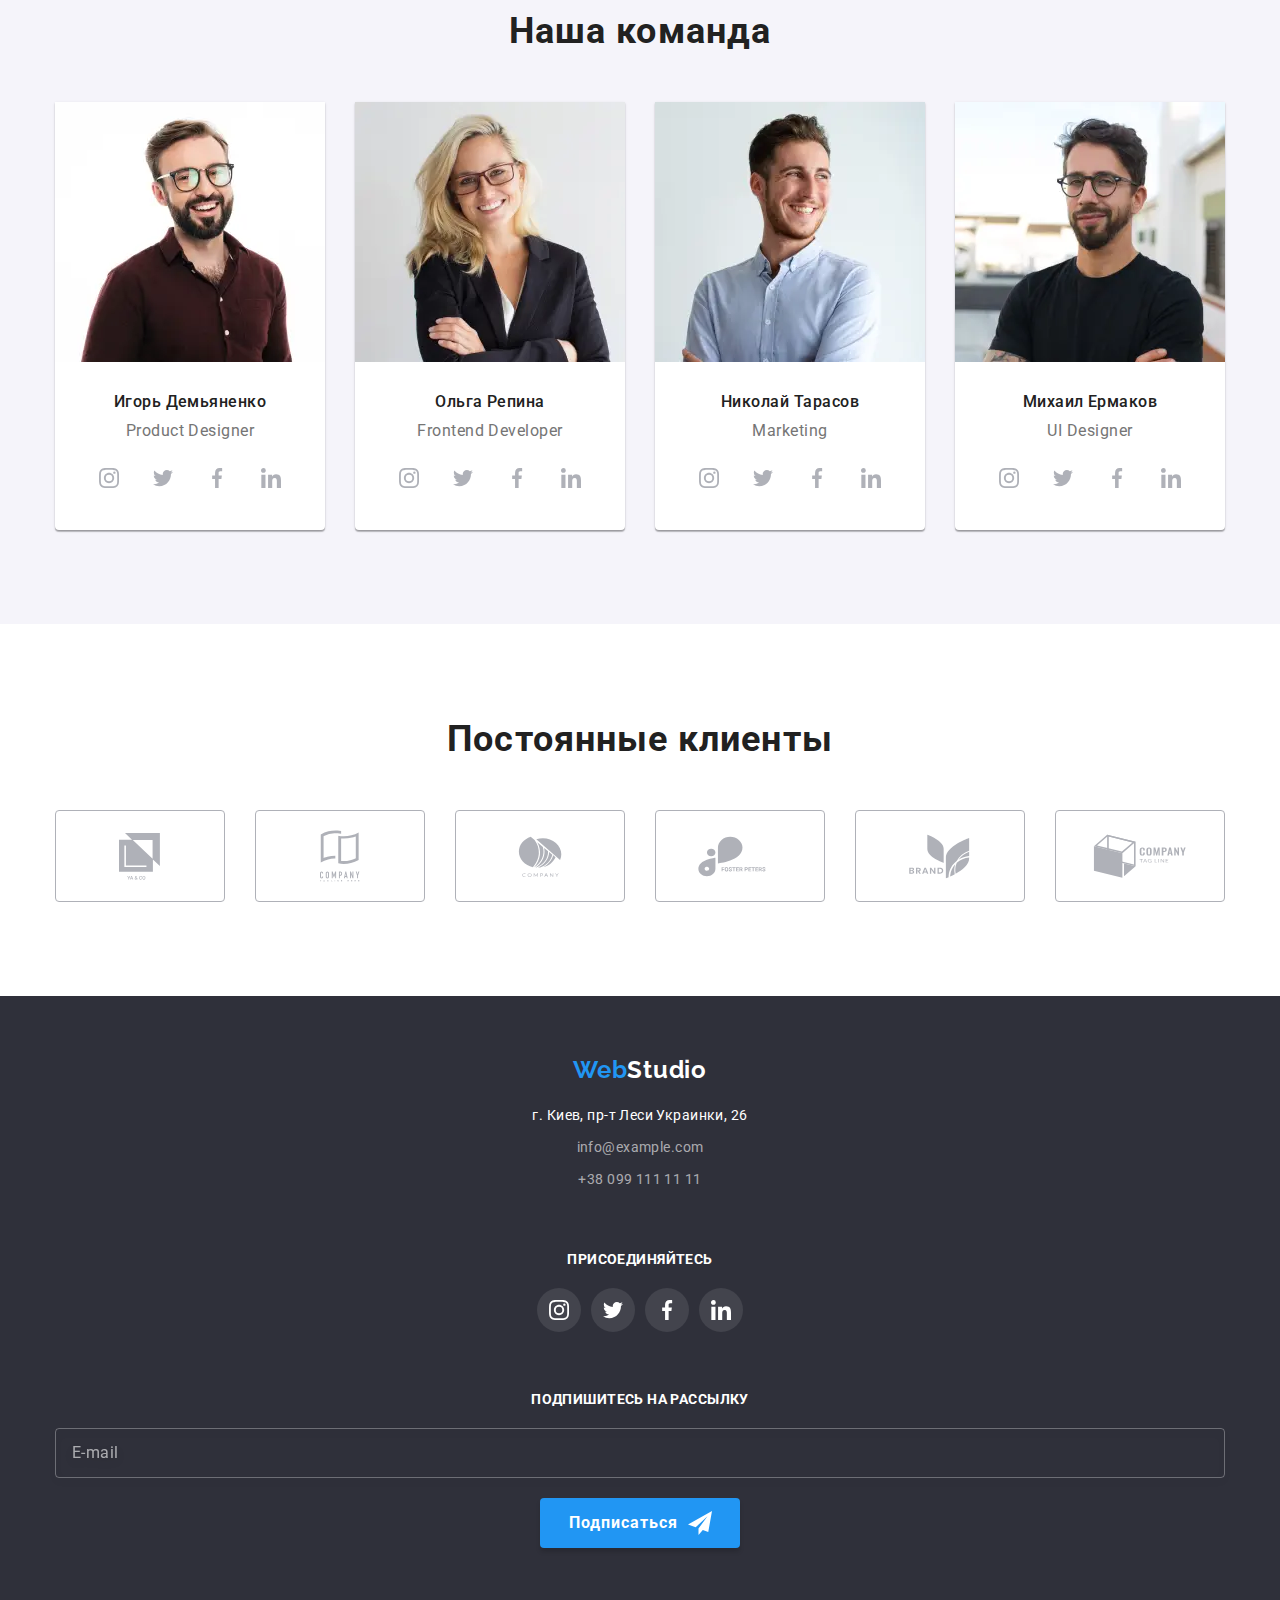
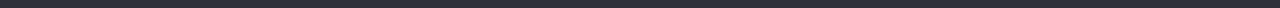
==== commit d531d6a4: "HW--" ====
--- a/index.html
+++ b/index.html
@@ -123,27 +123,33 @@
                 <ul class="work">
                     <li class="work__item img-container">
                         <picture>
-                            <source srcset="./images/plan-desktop.webp 1x, ./images/plan-desktop@2x.webp 2x"
+                            <source media="(min-width: 1200px)"
+                            srcset="./images/plan-desktop.webp 1x, ./images/plan-desktop@2x.webp 2x"
                             type="image/webp">
-                            <source srcset="./images/plan-desktop.jpg 1x, ./images/plan-desktop@2x.jpg 2x">
+                            <source media="(min-width: 1200px)"
+                            srcset="./images/plan-desktop.jpg 1x, ./images/plan-desktop@2x.jpg 2x">
                             <img class="work__image" src="#" alt="Планирование на бумаге">
                         </picture>                        
                         <h3 class="work__title">Десктопные приложения</h3>
                     </li>
                     <li class="work__item img-container">
                         <picture>
-                            <source srcset="./images/notebook-desktop.webp 1x, ./images/notebook-desktop@2x.webp 2x"
+                            <source media="(min-width: 1200px)"
+                            srcset="./images/notebook-desktop.webp 1x, ./images/notebook-desktop@2x.webp 2x"
                             type="image/webp">
-                            <source srcset="./images/notebook-desktop.jpg 1x, ./images/notebook-desktop@2x.jpg 2x">
+                            <source media="(min-width: 1200px)"
+                            srcset="./images/notebook-desktop.jpg 1x, ./images/notebook-desktop@2x.jpg 2x">
                             <img class="work__image" src="#" alt="Ноутбук">
                         </picture>                         
                         <h3 class="work__title">Мобильные приложения</h3>
                     </li>
                     <li class="work__item img-container">
                         <picture>
-                            <source srcset="./images/color-desktop.webp 1x, ./images/color-desktop@2x.webp 2x"
+                            <source media="(min-width: 1200px)"
+                            srcset="./images/color-desktop.webp 1x, ./images/color-desktop@2x.webp 2x"
                             type="image/webp">
-                            <source srcset="./images/color-desktop.jpg 1x, ./images/color-desktop@2x.jpg 2x">
+                            <source media="(min-width: 1200px)"
+                            srcset="./images/color-desktop.jpg 1x, ./images/color-desktop@2x.jpg 2x">
                             <img class="work__image" src="#" alt="Подбор цвета">
                         </picture>                         
                         <h3 class="work__title">Дизайнерские решения</h3>
@@ -473,7 +479,7 @@
 
     </main>
 
-    <!-- <footer class="footer">
+    <footer class="footer">
         <div class="container container--footer">
             <div class="footer-contacts">
                 <a class="logo logo--footer" href="./index.html" lang="en">Web<span class="logo--white">Studio</span></a>
@@ -534,7 +540,7 @@
             </div>
 
         </div>
-    </footer> -->
+    </footer>
 
     <div class="backdrop is-hidden" data-modal>
         <div class="modal">
--- a/css/main.min.css
+++ b/css/main.min.css
@@ -1,3 +1,3 @@
 /*! modern-normalize v1.1.0 | MIT License | https://github.com/sindresorhus/modern-normalize */*,::before,::after{box-sizing:border-box}html{line-height:1.15;-webkit-text-size-adjust:100%;-moz-tab-size:4;tab-size:4}body{margin:0;font-family:system-ui,-apple-system,"Segoe UI",Roboto,Helvetica,Arial,sans-serif,"Apple Color Emoji","Segoe UI Emoji"}hr{height:0;color:inherit}abbr[title]{text-decoration:underline dotted}b,strong{font-weight:bolder}code,kbd,samp,pre{font-family:ui-monospace, SFMono-Regular, Consolas, "Liberation Mono", Menlo,- monospace;font-size:1em}small{font-size:80%}sub,sup{font-size:75%;line-height:0;position:relative;vertical-align:baseline}sub{bottom:-0.25em}sup{top:-0.5em}table{text-indent:0;border-color:inherit}button,input,optgroup,select,textarea{font-family:inherit;font-size:100%;line-height:1.15;margin:0}button,select{text-transform:none}button,[type="button"],[type="reset"],[type="submit"]{-webkit-appearance:button}::-moz-focus-inner{border-style:none;padding:0}:-moz-focusring{outline:1px dotted ButtonText}:-moz-ui-invalid{box-shadow:none}legend{padding:0}progress{vertical-align:baseline}::-webkit-inner-spin-button,::-webkit-outer-spin-button{height:auto}[type="search"]{-webkit-appearance:textfield;outline-offset:-2px}::-webkit-search-decoration{-webkit-appearance:none}::-webkit-file-upload-button{-webkit-appearance:button;font:inherit}summary{display:list-item}body{font-family:"Roboto", sans-serif;font-style:normal;font-weight:normal;font-size:14px}h1,h2,h3,h4,h5,h6,p{margin-top:0;margin-bottom:0}ul{margin-top:0;margin-bottom:0;padding-left:0}img{display:block;width:100%;height:auto}.logo,.navigation-block__link,.contacts-header__link,.footer-contacts__link,.gallery__link{text-decoration:none}.navigation,.contacts-header,.features,.work,.team,.clients,.social-list,.footer-contacts__list,.filters,.gallery{list-style:none}.container{padding-left:15px;padding-right:15px;margin:0 auto}@media screen and (max-width: 767px){.container{max-width:480px}}@media screen and (min-width: 768px){.container{max-width:768px}}@media screen and (min-width: 1200px){.container{min-width:1200px}}.visually-hidden{position:absolute !important;clip:rect(1px 1px 1px 1px);clip:rect(1px, 1px, 1px, 1px);padding:0 !important;border:0 !important;height:1px !important;width:1px !important;overflow:hidden}.logo{font-family:"Raleway", sans-serif;font-weight:bold;font-size:24px;line-height:1.17;letter-spacing:0.03em;color:#2196f3}.social-list{display:flex;justify-content:center;align-items:center}.backdrop{position:fixed;top:0;left:0;width:100%;height:100%;background-color:rgba(0,0,0,0.2);opacity:1;transition-duration:250ms;transform:scale(1)}.backdrop.is-hidden{opacity:0;pointer-events:none;transition-duration:250ms;transform:scale(0)}.modal{position:absolute;top:50%;left:50%;transform:translate(-50%, -50%);width:300px;height:580px;background-color:#fff;box-shadow:0px 1px 3px rgba(0,0,0,0.12),0px 1px 1px rgba(0,0,0,0.14),0px 2px 1px rgba(0,0,0,0.2);border-radius:4px;padding:30px 10px 10px 10px}.modal__button{position:absolute;top:8px;right:8px;display:flex;align-items:center;justify-content:center;width:30px;height:30px;border-radius:50%;border:1px solid rgba(0,0,0,0.1);background-color:#fff;cursor:pointer;transition-property:fill;transition-duration:250ms;transition-timing-function:cubic-bezier(0.4, 0, 0.2, 1)}.modal__button:hover,.modal__button:focus{fill:#2196f3}@media screen and (min-width: 480px){.modal{width:450px;height:609px;padding:40px}}@media screen and (min-width: 1200px){.modal{width:528px;height:581px}}.header{padding-top:10px;padding-bottom:10px;border-bottom:1px solid #ececec}.navigation-header{display:flex;align-items:center;justify-content:space-between}.logo--header{display:inline-block;text-align:left}.logo--black{color:#000000}.header__button{display:inline-flex;padding:0;border:none;background-color:transparent}.header__button .button--close{display:none}.header__button .is-open .button--close{display:block}.header__button .is-open .button--menu{display:none}.navigation{display:none}.contacts-header{display:none}@media screen and (min-width: 768px){.logo--header{margin-right:88px}.navigation-header{display:flex;padding-top:32px;padding-bottom:32px}.header__button.is-open{display:none}.navigation{display:flex;align-items:center}.navigation__item:not(:last-child){margin-right:50px}.navigation__list{display:flex;text-align:center;align-items:center}.navigation__link{font-weight:500;line-height:1.14;letter-spacing:0.02em;color:#212121;transition-property:color;transition-duration:250ms;transition-timing-function:cubic-bezier(0.4, 0, 0.2, 1)}.navigation__link:hover,.navigation__link:focus{color:#2196f3}.navigation__link.current{color:#2196f3;position:relative}.navigation__link.current::after{position:absolute;display:block;content:"";width:100%;height:4px;border-radius:2px;margin-top:30px;background-color:#2196f3}.contacts-header{display:flex;flex-direction:column;margin-left:auto;text-align:center;align-items:center}.contacts-header__item:not(:last-child){margin-right:50px}.contacts-header__link{font-weight:500;line-height:1.14;letter-spacing:0.02em;color:#757575;display:flex;justify-content:center;align-items:center;padding:0;fill:#757575;transition-property:color, fill;transition-duration:250ms;transition-timing-function:cubic-bezier(0.4, 0, 0.2, 1)}.contacts-header__link:hover,.contacts-header__link:focus{color:#2196f3;fill:#2196f3}.contacts-header__text{display:block}.contacts-header__icon--mail{width:16px;height:12px;margin-right:10px}.contacts-header__icon--tel{width:10px;height:16px;margin-right:10px}}.hero{padding:118px 0;margin:0 auto;max-width:767px;min-height:400px;text-align:center;background-image:linear-gradient(rgba(47,48,58,0.4), rgba(47,48,58,0.4)),url(../images/hero-mobile.jpg);background-size:cover;background-repeat:no-repeat;background-position:center}@media screen and (min-device-pixel-ratio: 2), screen and (min-resolution: 192dpi), screen and (min-resolution: 2dppx){.hero{background-image:linear-gradient(rgba(47,48,58,0.4), rgba(47,48,58,0.4)),url(../images/hero-mobile@2x.jpg)}}.hero__container{text-align:center}.hero__title{font-weight:900;font-size:26px;line-height:1.62;letter-spacing:0.06em;text-transform:uppercase;color:#fff;border:none;text-shadow:0px 4px 4px rgba(0,0,0,0.25);max-width:360px;margin:0 auto}.hero__button{font-weight:bold;font-size:16px;line-height:1.88;text-align:center;letter-spacing:0.06em;color:#fff;background-color:#2196f3;box-shadow:0px 4px 4px rgba(0,0,0,0.15);border-style:none;border-radius:4px;padding:10px 32px;cursor:pointer;margin-top:30px;transition-property:background-color;transition-duration:250ms;transition-timing-function:cubic-bezier(0.4, 0, 0.2, 1)}.hero__button:hover,.hero__button:focus{background-color:#188ce8}@media screen and (min-width: 768px){.hero{max-width:1199px;background-image:linear-gradient(rgba(47,48,58,0.4), rgba(47,48,58,0.4)),url(../images/hero-tablet.jpg)}}@media screen and (min-width: 768px) and (min-device-pixel-ratio: 2), screen and (min-width: 768px) and (min-resolution: 192dpi), screen and (min-width: 768px) and (min-resolution: 2dppx){.hero{background-image:linear-gradient(rgba(47,48,58,0.4), rgba(47,48,58,0.4)),url(../images/hero-tablet@2x.jpg)}}@media screen and (min-width: 1200px){.hero{min-height:600px;max-width:1600px;padding:200px 0;background-color:#2f303a;background-image:linear-gradient(rgba(47,48,58,0.4), rgba(47,48,58,0.4)),url(../images/hero-desktop.jpg)}}@media screen and (min-width: 1200px) and (min-device-pixel-ratio: 2), screen and (min-width: 1200px) and (min-resolution: 192dpi), screen and (min-width: 1200px) and (min-resolution: 2dppx){.hero{background-image:linear-gradient(rgba(47,48,58,0.4), rgba(47,48,58,0.4)),url(../images/hero-desktop@2x.jpg)}}@media screen and (min-width: 1200px){.hero__title{min-width:610px;font-size:44px;line-height:1.36}}.section--features{padding-top:60px;padding-bottom:60px}.features__container{margin:0 auto}.features__item{max-width:450px;min-height:226px}.features__item:not(:last-child){margin-bottom:30px}.features__title{font-weight:bold;font-size:14px;line-height:1.14;letter-spacing:0.03em;text-transform:uppercase;color:#212121;margin-bottom:10px;text-align:center}.features__text{line-height:1.71;letter-spacing:0.03em;color:#757575}.features__thumb{display:flex;max-width:450px;min-height:120px;background-color:#f5f4fa;justify-content:center;align-items:center;margin-bottom:30px}.features__icon{width:70px;height:70px}@media screen and (min-width: 768px){.features{display:flex;flex-wrap:wrap;max-width:1199px;margin-bottom:-30px;margin-right:-30px}.features__item{margin-bottom:30px;margin-right:30px;max-width:354px;flex-basis:calc((100% - 60px) / 2)}.features__title{text-align:left}.features__thumb{max-width:354px}}@media screen and (min-width: 1200px){.section--features{padding-top:94px;padding-bottom:47px}.features__item{flex-basis:calc((100% - 120px) / 4)}.features__thumb{max-width:270px}}@media screen and (max-width: 1199px){.section--work{display:none}}@media screen and (min-width: 1200px){.section--work{padding-top:47px;padding-bottom:94px}.section--work__title{font-weight:bold;font-size:36px;line-height:1.17;text-align:center;letter-spacing:0.03em;color:#212121;margin-bottom:50px}.work--container{margin:0 auto}.img-container{position:relative;max-width:370px;min-height:294px}.work{display:flex}.work__image{max-width:370px;min-height:294px}.work__title{position:absolute;bottom:0;font-weight:bold;line-height:1.14;text-align:center;letter-spacing:0.03em;text-transform:uppercase;color:#fff;width:100%;min-height:70px;background:rgba(47,48,58,0.8);padding-top:27px;padding-bottom:27px}.work__item:not(:last-child){margin-right:30px}}.section--team{background:#f5f4fa;padding-top:60px;padding-bottom:60px}.section--team__title{font-weight:bold;font-size:28px;line-height:1.18;text-align:center;letter-spacing:0.03em;color:#212121;margin-bottom:30px}.team--container{margin:0 auto}.team__item{max-width:450px;box-shadow:0px 1px 3px rgba(0,0,0,0.12),0px 1px 1px rgba(0,0,0,0.14),0px 2px 1px rgba(0,0,0,0.2);background-color:#fff;border-radius:0px 0px 4px 4px}.team__item:not(:last-child){margin-bottom:30px}.team__card{padding-top:30px;padding-bottom:24px}.team__name{font-weight:500;font-size:16px;line-height:1.19;text-align:center;letter-spacing:0.03em;color:#212121;margin-bottom:10px}.team__text{font-size:16px;line-height:1.19;text-align:center;letter-spacing:0.03em;color:#757575}.social-list--team{margin-top:16px}.social-list__item{width:44px;height:44px}.social-list__item:not(:last-child){margin-right:10px}.social-list__link{display:flex;width:100%;height:100%;padding:12px;fill:#afb1b8;border-radius:50%;transition-property:fill, background-color;transition-duration:250ms;transition-timing-function:cubic-bezier(0.4, 0, 0.2, 1)}.social-list__link:hover,.social-list__link:focus{background-color:#2196f3;fill:#fff}.social-list__icon{width:20px;height:20px}@media screen and (min-width: 768px){.team{display:flex;flex-wrap:wrap;margin-bottom:-30px;margin-right:-30px}.team__item{margin-bottom:30px;margin-right:30px;max-width:354px;flex-basis:calc((100% - 60px) / 2)}}@media screen and (min-width: 1200px){.section--team{padding-top:94px;padding-bottom:94px}.section--team__title{font-size:36px;line-height:1.17;margin-bottom:50px}.team{display:flex;flex-wrap:nowrap}.team__item{min-width:270px}.team__item:not(:last-child){margin-right:30px}.team__card{padding-top:30px;padding-bottom:30px}}.section--clients{padding-top:60px;padding-bottom:60px}.section--clients__title{font-size:28px;font-weight:bold;line-height:1.18;letter-spacing:0.03em;text-align:center;color:#212121;margin-bottom:30px}.clients{display:flex;flex-wrap:wrap;margin-bottom:-30px;margin-right:-30px}.clients__link{display:flex;max-width:210px;height:92px;border:1px solid #afb1b8;border-radius:4px;fill:#afb1b8;justify-content:center;align-items:center;transition-property:fill, border-color;transition-duration:250ms;transition-timing-function:cubic-bezier(0.4, 0, 0.2, 1)}.clients__link:hover,.clients__link:focus{fill:#2196f3;border-color:#2196f3}.clients__item{margin-bottom:30px;margin-right:30px;flex-basis:calc((100% - 60px) / 2)}@media screen and (min-width: 768px){.clients__link{max-width:226px}.clients__item{flex-basis:calc((100% - 90px) / 3)}}@media screen and (min-width: 1200px){.section--clients{padding-top:94px;padding-bottom:94px}.section--clients__title{font-size:36px;line-height:1.17;margin-bottom:50px}.clients__link{max-width:170px}.clients__item{flex-basis:calc((100% - 180px) / 6)}}.footer{background-color:#2f303a;padding-top:60px;padding-bottom:60px}.logo--footer{display:block;text-align:center}.logo--white{color:#fff}.footer-contacts__address{font-style:normal;font-size:14px;line-height:1.71;letter-spacing:0.03em;color:#fff;margin-top:20px;text-align:center}.footer-contacts__list{margin-top:8px}.footer-contacts__item{text-align:center}.footer-contacts__item:not(:last-child){margin-bottom:8px}.footer-contacts__link{line-height:1.71;letter-spacing:0.03em;color:rgba(255,255,255,0.6);transition-property:color;transition-duration:250ms;transition-timing-function:cubic-bezier(0.4, 0, 0.2, 1)}.footer-contacts__link:hover,.footer-contacts__link:focus{color:#2196f3}.footer-socials{margin-top:60px}.footer-socials__text{font-weight:bold;line-height:1.14;letter-spacing:0.03em;text-transform:uppercase;color:#fff;text-align:center}.social-list--footer{margin-top:20px}.footer-socials__item{width:44px;height:44px}.footer-socials__item:not(:last-child){margin-right:10px}.footer-socials__link{display:flex;width:100%;height:100%;padding:12px;background-color:#43444d;border-radius:50%;fill:#fff;transition-property:background-color;transition-duration:250ms;transition-timing-function:cubic-bezier(0.4, 0, 0.2, 1)}.footer-socials__link:hover,.footer-socials__link:focus{background-color:#2196f3}.footer-socials__icon{width:20px;height:20px}.footer-form{margin-top:60px}.footer-form__text{font-weight:bold;line-height:1.14;letter-spacing:0.03em;text-transform:uppercase;color:#fff;text-align:center}.footer-form__block{margin-top:20px}.footer-form__bottom{position:relative;display:block;width:200px;height:50px;background:#2196f3;box-shadow:0px 4px 4px rgba(0,0,0,0.15);border-radius:4px;border:none;padding:10px 62px 10px 29px;cursor:pointer;margin-top:20px;margin-right:auto;margin-left:auto;font-weight:bold;font-size:16px;line-height:1.88;letter-spacing:0.06em;color:#fff;transition-property:background-color;transition-duration:250ms;transition-timing-function:cubic-bezier(0.4, 0, 0.2, 1)}.footer-form__bottom:hover,.footer-form__bottom:focus{background-color:#188ce8}.footer-form__input{width:450px;height:50px;border:1px solid rgba(255,255,255,0.3);filter:drop-shadow(0px 4px 4px rgba(0,0,0,0.15));border-radius:4px;background-color:transparent;padding:15px 16px;font-size:16px;line-height:1.25;letter-spacing:0.03em;color:#fff}.footer-form__input::placeholder{color:rgba(255,255,255,0.6)}.footer-form__icon{position:absolute;fill:#fff;top:50%;right:28px;transform:translateY(-50%)}.portfolio-page{padding-top:60px;padding-bottom:60px}.filters{display:flex;flex-wrap:wrap;align-content:flex-start;margin-bottom:40px}.filters__item{margin-bottom:15px}.filters__item:not(:last-child){margin-right:8px}.filters__button{font-weight:500;font-size:16px;line-height:1.63;text-align:center;letter-spacing:0.03em;color:#212121;border-style:none;border-radius:4px;background-color:#f5f4fa;padding:6px 22px;cursor:pointer;transition-property:color, background-color, box-shadow, border-radius;transition-duration:250ms;transition-timing-function:cubic-bezier(0.4, 0, 0.2, 1)}.filters__button:hover,.filters__button:focus{color:#fff;background-color:#2196f3;box-shadow:0px 3px 1px rgba(0,0,0,0.1),0px 1px 2px rgba(0,0,0,0.08),0px 2px 2px rgba(0,0,0,0.12);border-radius:4px}.filters__button.current{color:#fff;background-color:#2196f3}@media screen and (min-width: 768px){.filters{display:flex;margin-bottom:30px;justify-content:center}.filters__item{margin-bottom:0}}@media screen and (min-width: 1200px){.portfolio-page{padding-top:94px;padding-bottom:94px}.filters{margin-bottom:50px}}.gallery__item{max-width:450px;transition-property:box-shadow;transition-duration:250ms;transition-timing-function:cubic-bezier(0.4, 0, 0.2, 1)}.gallery__item:hover,.gallery__item:focus{box-shadow:0px 1px 1px rgba(0,0,0,0.12),0px 4px 4px rgba(0,0,0,0.06),1px 4px 6px rgba(0,0,0,0.16)}.gallery__item:hover .gallery__overlay{transform:translateY(-100%)}.gallery__item:not(:last-child){margin-bottom:30px}.gallery__card{border:1px solid #eeeeee;padding:20px 24px}.gallery__title{font-weight:bold;font-size:18px;line-height:2;letter-spacing:0.06em;color:#212121}.gallery__text{font-size:16px;line-height:1.88;letter-spacing:0.03em;color:#757575;margin-top:4px}.gallery__overlay--area{position:relative;overflow:hidden}.gallery__overlay{position:absolute;top:100%;left:0;width:100%;height:100%;background-color:rgba(33,150,243,0.9);padding:77px 24px;transition:transform 250ms cubic-bezier(0.4, 0, 0.2, 1)}.gallery__overlay--text{font-size:18px;line-height:1.56;letter-spacing:0.03em;color:#fff}@media screen and (min-width: 768px){.gallery{display:flex;flex-wrap:wrap;margin-bottom:-30px;margin-right:-30px}.gallery__card{display:flex;flex-direction:column;flex-grow:1}.gallery__item{margin-bottom:30px;margin-right:30px;max-width:354px;flex-basis:calc((100% - 60px) / 2)}.gallery__link{display:flex;flex-direction:column;height:100%}.gallery__overlay{padding:49px 24px}}@media screen and (min-width: 1200px){.gallery__item{max-width:370px;flex-basis:calc((100% - 90px) / 3)}.gallery__overlay{padding:63px 24px}}.modal-form{display:flex;flex-direction:column}.modal-form__title{font-weight:bold;font-size:20px;line-height:1.5;text-align:center;letter-spacing:0.03em;color:#212121;margin-bottom:12px}.modal-form__input{width:100%;height:40px;border:1px solid rgba(33,33,33,0.2);border-radius:4px;padding-left:42px;transition-property:border-color;transition-duration:250ms;transition-timing-function:cubic-bezier(0.4, 0, 0.2, 1)}.modal-form__input:focus{outline:none;border-color:#2196f3}.modal-form__input:focus+.modal-form__icon{fill:#2196f3}.modal-form__icon{position:absolute;top:50%;transform:translateY(-50%);left:12px;transition-property:fill;transition-duration:250ms;transition-timing-function:cubic-bezier(0.4, 0, 0.2, 1)}.modal-form__wrapper{position:relative;display:block;margin-top:4px}.modal-form__label{font-size:12px;line-height:1.17;letter-spacing:0.01em;color:#757575;margin-bottom:10px}.modal-form__button{background:#2196f3;box-shadow:0px 4px 4px rgba(0,0,0,0.15);border-radius:4px;border:none;margin:15px auto 0 auto;padding:10px 55px;cursor:pointer;font-weight:bold;font-size:16px;line-height:1.88;letter-spacing:0.06em;color:#fff}.modal-form__button:hover,.modal-form__button:focus{background-color:#188ce8}.modal-form__label.textarea__label{margin-bottom:20px}.textarea__input{width:100%;height:120px;margin-top:4px;border:1px solid rgba(33,33,33,0.2);border-radius:4px;padding:12px 16px;resize:none;transition-property:border-color;transition-duration:250ms;transition-timing-function:cubic-bezier(0.4, 0, 0.2, 1)}.textarea__input:focus{outline:none;border-color:#2196f3}.textarea__input::placeholder{color:rgba(117,117,117,0.5)}.modal-checkbox__container{display:flex;flex-wrap:wrap;justify-content:center;text-align:center;align-items:center}.modal-checkbox__label{display:flex;flex-wrap:wrap;font-size:12px;line-height:1.17;letter-spacing:0.03em;color:#757575}.modal-checkbox__label::before{display:inline-block;width:16px;height:15px;border:2px solid #212121;border-radius:2px;content:"";cursor:pointer;margin-right:7px}.modal-checkbox:checked+.modal-checkbox__label::before{background-color:#2196f3;background-image:url(../images/agree.svg);background-position:center;background-repeat:no-repeat;border:none}.modal-checkbox__link{color:#2196f3}
+ monospace;font-size:1em}small{font-size:80%}sub,sup{font-size:75%;line-height:0;position:relative;vertical-align:baseline}sub{bottom:-0.25em}sup{top:-0.5em}table{text-indent:0;border-color:inherit}button,input,optgroup,select,textarea{font-family:inherit;font-size:100%;line-height:1.15;margin:0}button,select{text-transform:none}button,[type="button"],[type="reset"],[type="submit"]{-webkit-appearance:button}::-moz-focus-inner{border-style:none;padding:0}:-moz-focusring{outline:1px dotted ButtonText}:-moz-ui-invalid{box-shadow:none}legend{padding:0}progress{vertical-align:baseline}::-webkit-inner-spin-button,::-webkit-outer-spin-button{height:auto}[type="search"]{-webkit-appearance:textfield;outline-offset:-2px}::-webkit-search-decoration{-webkit-appearance:none}::-webkit-file-upload-button{-webkit-appearance:button;font:inherit}summary{display:list-item}body{font-family:"Roboto", sans-serif;font-style:normal;font-weight:normal;font-size:14px}h1,h2,h3,h4,h5,h6,p{margin-top:0;margin-bottom:0}ul{margin-top:0;margin-bottom:0;padding-left:0}img{display:block;width:100%;height:auto}.logo,.navigation-block__link,.contacts-header__link,.footer-contacts__link,.gallery__link{text-decoration:none}.navigation,.contacts-header,.features,.work,.team,.clients,.social-list,.footer-contacts__list,.filters,.gallery{list-style:none}.container{padding-left:15px;padding-right:15px;margin:0 auto}@media screen and (max-width: 767px){.container{max-width:480px}}@media screen and (min-width: 768px){.container{max-width:768px}}@media screen and (min-width: 1200px){.container{min-width:1200px}}.visually-hidden{position:absolute !important;clip:rect(1px 1px 1px 1px);clip:rect(1px, 1px, 1px, 1px);padding:0 !important;border:0 !important;height:1px !important;width:1px !important;overflow:hidden}.logo{font-family:"Raleway", sans-serif;font-weight:bold;font-size:24px;line-height:1.17;letter-spacing:0.03em;color:#2196f3}.social-list{display:flex;justify-content:center;align-items:center}.backdrop{position:fixed;top:0;left:0;width:100%;height:100%;background-color:rgba(0,0,0,0.2);opacity:1;transition-duration:250ms;transform:scale(1)}.backdrop.is-hidden{opacity:0;pointer-events:none;transition-duration:250ms;transform:scale(0)}.modal{position:absolute;top:50%;left:50%;transform:translate(-50%, -50%);width:300px;height:580px;background-color:#fff;box-shadow:0px 1px 3px rgba(0,0,0,0.12),0px 1px 1px rgba(0,0,0,0.14),0px 2px 1px rgba(0,0,0,0.2);border-radius:4px;padding:30px 10px 10px 10px}.modal__button{position:absolute;top:8px;right:8px;display:flex;align-items:center;justify-content:center;width:30px;height:30px;border-radius:50%;border:1px solid rgba(0,0,0,0.1);background-color:#fff;cursor:pointer;transition-property:fill;transition-duration:250ms;transition-timing-function:cubic-bezier(0.4, 0, 0.2, 1)}.modal__button:hover,.modal__button:focus{fill:#2196f3}@media screen and (min-width: 480px){.modal{width:450px;height:609px;padding:40px}}@media screen and (min-width: 1200px){.modal{width:528px;height:581px}}.header{padding-top:10px;padding-bottom:10px;border-bottom:1px solid #ececec}.navigation-header{display:flex;align-items:center;justify-content:space-between}.logo--header{display:inline-block;text-align:left}.logo--black{color:#000000}.header__button{display:inline-flex;padding:0;border:none;background-color:transparent}.header__button .button--close{display:none}.header__button .is-open .button--close{display:block}.header__button .is-open .button--menu{display:none}.navigation{display:none}.contacts-header{display:none}@media screen and (min-width: 768px){.logo--header{margin-right:88px}.navigation-header{display:flex;padding-top:32px;padding-bottom:32px}.header__button.is-open{display:none}.navigation{display:flex;align-items:center}.navigation__item:not(:last-child){margin-right:50px}.navigation__list{display:flex;text-align:center;align-items:center}.navigation__link{font-weight:500;line-height:1.14;letter-spacing:0.02em;color:#212121;transition-property:color;transition-duration:250ms;transition-timing-function:cubic-bezier(0.4, 0, 0.2, 1)}.navigation__link:hover,.navigation__link:focus{color:#2196f3}.navigation__link.current{color:#2196f3;position:relative}.navigation__link.current::after{position:absolute;display:block;content:"";width:100%;height:4px;border-radius:2px;margin-top:30px;background-color:#2196f3}.contacts-header{display:flex;flex-direction:column;margin-left:auto;text-align:center;align-items:center}.contacts-header__item:not(:last-child){margin-right:50px}.contacts-header__link{font-weight:500;line-height:1.14;letter-spacing:0.02em;color:#757575;display:flex;justify-content:center;align-items:center;padding:0;fill:#757575;transition-property:color, fill;transition-duration:250ms;transition-timing-function:cubic-bezier(0.4, 0, 0.2, 1)}.contacts-header__link:hover,.contacts-header__link:focus{color:#2196f3;fill:#2196f3}.contacts-header__text{display:block}.contacts-header__icon--mail{width:16px;height:12px;margin-right:10px}.contacts-header__icon--tel{width:10px;height:16px;margin-right:10px}}.hero{padding:118px 0;margin:0 auto;max-width:767px;min-height:400px;text-align:center;background-image:linear-gradient(rgba(47,48,58,0.4), rgba(47,48,58,0.4)),url(../images/hero-mobile.jpg);background-size:cover;background-repeat:no-repeat;background-position:center}@media screen and (min-device-pixel-ratio: 2), screen and (min-resolution: 192dpi), screen and (min-resolution: 2dppx){.hero{background-image:linear-gradient(rgba(47,48,58,0.4), rgba(47,48,58,0.4)),url(../images/hero-mobile@2x.jpg)}}.hero__container{text-align:center}.hero__title{font-weight:900;font-size:26px;line-height:1.62;letter-spacing:0.06em;text-transform:uppercase;color:#fff;border:none;text-shadow:0px 4px 4px rgba(0,0,0,0.25);max-width:360px;margin:0 auto}.hero__button{font-weight:bold;font-size:16px;line-height:1.88;text-align:center;letter-spacing:0.06em;color:#fff;background-color:#2196f3;box-shadow:0px 4px 4px rgba(0,0,0,0.15);border-style:none;border-radius:4px;padding:10px 32px;cursor:pointer;margin-top:30px;transition-property:background-color;transition-duration:250ms;transition-timing-function:cubic-bezier(0.4, 0, 0.2, 1)}.hero__button:hover,.hero__button:focus{background-color:#188ce8}@media screen and (min-width: 768px){.hero{max-width:1199px;background-image:linear-gradient(rgba(47,48,58,0.4), rgba(47,48,58,0.4)),url(../images/hero-tablet.jpg)}}@media screen and (min-width: 768px) and (min-device-pixel-ratio: 2), screen and (min-width: 768px) and (min-resolution: 192dpi), screen and (min-width: 768px) and (min-resolution: 2dppx){.hero{background-image:linear-gradient(rgba(47,48,58,0.4), rgba(47,48,58,0.4)),url(../images/hero-tablet@2x.jpg)}}@media screen and (min-width: 1200px){.hero{min-height:600px;max-width:1600px;padding:200px 0;background-color:#2f303a;background-image:linear-gradient(rgba(47,48,58,0.4), rgba(47,48,58,0.4)),url(../images/hero-desktop.jpg)}}@media screen and (min-width: 1200px) and (min-device-pixel-ratio: 2), screen and (min-width: 1200px) and (min-resolution: 192dpi), screen and (min-width: 1200px) and (min-resolution: 2dppx){.hero{background-image:linear-gradient(rgba(47,48,58,0.4), rgba(47,48,58,0.4)),url(../images/hero-desktop@2x.jpg)}}@media screen and (min-width: 1200px){.hero__title{min-width:610px;font-size:44px;line-height:1.36}}.section--features{padding-top:60px;padding-bottom:60px}.features__container{margin:0 auto}.features__item{max-width:450px;min-height:226px}.features__item:not(:last-child){margin-bottom:30px}.features__title{font-weight:bold;font-size:14px;line-height:1.14;letter-spacing:0.03em;text-transform:uppercase;color:#212121;margin-bottom:10px;text-align:center}.features__text{line-height:1.71;letter-spacing:0.03em;color:#757575}.features__thumb{display:flex;max-width:450px;min-height:120px;background-color:#f5f4fa;justify-content:center;align-items:center;margin-bottom:30px}.features__icon{width:70px;height:70px}@media screen and (min-width: 768px){.features{display:flex;flex-wrap:wrap;max-width:1199px;margin-bottom:-30px;margin-right:-30px}.features__item{margin-bottom:30px;margin-right:30px;max-width:354px;flex-basis:calc((100% - 60px) / 2)}.features__title{text-align:left}.features__thumb{max-width:354px}}@media screen and (min-width: 1200px){.section--features{padding-top:94px;padding-bottom:47px}.features__item{flex-basis:calc((100% - 120px) / 4)}.features__thumb{max-width:270px}}@media screen and (max-width: 1199px){.section--work{display:none}}@media screen and (min-width: 1200px){.section--work{padding-top:47px;padding-bottom:94px}.section--work__title{font-weight:bold;font-size:36px;line-height:1.17;text-align:center;letter-spacing:0.03em;color:#212121;margin-bottom:50px}.work--container{margin:0 auto}.img-container{position:relative;max-width:370px;min-height:294px}.work{display:flex}.work__image{max-width:370px;min-height:294px}.work__title{position:absolute;bottom:0;font-weight:bold;line-height:1.14;text-align:center;letter-spacing:0.03em;text-transform:uppercase;color:#fff;width:100%;min-height:70px;background:rgba(47,48,58,0.8);padding-top:27px;padding-bottom:27px}.work__item:not(:last-child){margin-right:30px}}.section--team{background:#f5f4fa;padding-top:60px;padding-bottom:60px}.section--team__title{font-weight:bold;font-size:28px;line-height:1.18;text-align:center;letter-spacing:0.03em;color:#212121;margin-bottom:30px}.team--container{margin:0 auto}.team__item{max-width:450px;box-shadow:0px 1px 3px rgba(0,0,0,0.12),0px 1px 1px rgba(0,0,0,0.14),0px 2px 1px rgba(0,0,0,0.2);background-color:#fff;border-radius:0px 0px 4px 4px}.team__item:not(:last-child){margin-bottom:30px}.team__card{padding-top:30px;padding-bottom:24px}.team__name{font-weight:500;font-size:16px;line-height:1.19;text-align:center;letter-spacing:0.03em;color:#212121;margin-bottom:10px}.team__text{font-size:16px;line-height:1.19;text-align:center;letter-spacing:0.03em;color:#757575}.social-list--team{margin-top:16px}.social-list__item{width:44px;height:44px}.social-list__item:not(:last-child){margin-right:10px}.social-list__link{display:flex;width:100%;height:100%;padding:12px;fill:#afb1b8;border-radius:50%;transition-property:fill, background-color;transition-duration:250ms;transition-timing-function:cubic-bezier(0.4, 0, 0.2, 1)}.social-list__link:hover,.social-list__link:focus{background-color:#2196f3;fill:#fff}.social-list__icon{width:20px;height:20px}@media screen and (min-width: 768px){.team{display:flex;flex-wrap:wrap;margin-bottom:-30px;margin-right:-30px}.team__item{margin-bottom:30px;margin-right:30px;max-width:354px;flex-basis:calc((100% - 60px) / 2)}}@media screen and (min-width: 1200px){.section--team{padding-top:94px;padding-bottom:94px}.section--team__title{font-size:36px;line-height:1.17;margin-bottom:50px}.team{display:flex;flex-wrap:nowrap}.team__item{min-width:270px}.team__item:not(:last-child){margin-right:30px}.team__card{padding-top:30px;padding-bottom:30px}}.section--clients{padding-top:60px;padding-bottom:60px}.section--clients__title{font-size:28px;font-weight:bold;line-height:1.18;letter-spacing:0.03em;text-align:center;color:#212121;margin-bottom:30px}.clients{display:flex;flex-wrap:wrap;margin-bottom:-30px;margin-right:-30px}.clients__link{display:flex;max-width:210px;height:92px;border:1px solid #afb1b8;border-radius:4px;fill:#afb1b8;justify-content:center;align-items:center;transition-property:fill, border-color;transition-duration:250ms;transition-timing-function:cubic-bezier(0.4, 0, 0.2, 1)}.clients__link:hover,.clients__link:focus{fill:#2196f3;border-color:#2196f3}.clients__item{margin-bottom:30px;margin-right:30px;flex-basis:calc((100% - 60px) / 2)}@media screen and (min-width: 768px){.clients__link{max-width:226px}.clients__item{flex-basis:calc((100% - 90px) / 3)}}@media screen and (min-width: 1200px){.section--clients{padding-top:94px;padding-bottom:94px}.section--clients__title{font-size:36px;line-height:1.17;margin-bottom:50px}.clients__link{max-width:170px}.clients__item{flex-basis:calc((100% - 180px) / 6)}}.footer{background-color:#2f303a;padding-top:60px;padding-bottom:60px}.logo--footer{display:block;text-align:center}.logo--white{color:#fff}.footer-contacts__address{font-style:normal;font-size:14px;line-height:1.71;letter-spacing:0.03em;color:#fff;margin-top:20px;text-align:center}.footer-contacts__list{margin-top:8px}.footer-contacts__item{text-align:center}.footer-contacts__item:not(:last-child){margin-bottom:8px}.footer-contacts__link{line-height:1.71;letter-spacing:0.03em;color:rgba(255,255,255,0.6);transition-property:color;transition-duration:250ms;transition-timing-function:cubic-bezier(0.4, 0, 0.2, 1)}.footer-contacts__link:hover,.footer-contacts__link:focus{color:#2196f3}.social-list--footer{margin-top:20px}.footer-socials{margin-top:60px}.footer-socials__text{font-weight:bold;line-height:1.14;letter-spacing:0.03em;text-transform:uppercase;color:#fff;text-align:center}.footer-socials__item{width:44px;height:44px}.footer-socials__item:not(:last-child){margin-right:10px}.footer-socials__link{display:flex;width:100%;height:100%;padding:12px;background-color:#43444d;border-radius:50%;fill:#fff;transition-property:background-color;transition-duration:250ms;transition-timing-function:cubic-bezier(0.4, 0, 0.2, 1)}.footer-socials__link:hover,.footer-socials__link:focus{background-color:#2196f3}.footer-socials__icon{width:20px;height:20px}.footer-form{margin-top:60px}.footer-form__text{font-weight:bold;line-height:1.14;letter-spacing:0.03em;text-transform:uppercase;color:#fff;text-align:center}.footer-form__block{margin-top:20px}.footer-form__bottom{position:relative;display:block;width:200px;height:50px;background:#2196f3;box-shadow:0px 4px 4px rgba(0,0,0,0.15);border-radius:4px;border:none;padding:10px 62px 10px 29px;cursor:pointer;margin-top:20px;margin-right:auto;margin-left:auto;font-weight:bold;font-size:16px;line-height:1.88;letter-spacing:0.06em;color:#fff;transition-property:background-color;transition-duration:250ms;transition-timing-function:cubic-bezier(0.4, 0, 0.2, 1)}.footer-form__bottom:hover,.footer-form__bottom:focus{background-color:#188ce8}.footer-form__input{width:100%;height:50px;border:1px solid rgba(255,255,255,0.3);filter:drop-shadow(0px 4px 4px rgba(0,0,0,0.15));border-radius:4px;background-color:transparent;padding:15px 16px;font-size:16px;line-height:1.25;letter-spacing:0.03em;color:#fff}.footer-form__input::placeholder{color:rgba(255,255,255,0.6)}.footer-form__input:hover,.footer-form__input:focus{outline:none;border-color:#fff}.footer-form__icon{position:absolute;fill:#fff;top:50%;right:28px;transform:translateY(-50%)}.portfolio-page{padding-top:60px;padding-bottom:60px}.filters{display:flex;flex-wrap:wrap;align-content:flex-start;margin-bottom:40px}.filters__item{margin-bottom:15px}.filters__item:not(:last-child){margin-right:8px}.filters__button{font-weight:500;font-size:16px;line-height:1.63;text-align:center;letter-spacing:0.03em;color:#212121;border-style:none;border-radius:4px;background-color:#f5f4fa;padding:6px 22px;cursor:pointer;transition-property:color, background-color, box-shadow, border-radius;transition-duration:250ms;transition-timing-function:cubic-bezier(0.4, 0, 0.2, 1)}.filters__button:hover,.filters__button:focus{color:#fff;background-color:#2196f3;box-shadow:0px 3px 1px rgba(0,0,0,0.1),0px 1px 2px rgba(0,0,0,0.08),0px 2px 2px rgba(0,0,0,0.12);border-radius:4px}.filters__button.current{color:#fff;background-color:#2196f3}@media screen and (min-width: 768px){.filters{display:flex;margin-bottom:30px;justify-content:center}.filters__item{margin-bottom:0}}@media screen and (min-width: 1200px){.portfolio-page{padding-top:94px;padding-bottom:94px}.filters{margin-bottom:50px}}.gallery__item{max-width:450px;transition-property:box-shadow;transition-duration:250ms;transition-timing-function:cubic-bezier(0.4, 0, 0.2, 1)}.gallery__item:hover,.gallery__item:focus{box-shadow:0px 1px 1px rgba(0,0,0,0.12),0px 4px 4px rgba(0,0,0,0.06),1px 4px 6px rgba(0,0,0,0.16)}.gallery__item:hover .gallery__overlay{transform:translateY(-100%)}.gallery__item:not(:last-child){margin-bottom:30px}.gallery__card{border:1px solid #eeeeee;padding:20px 24px}.gallery__title{font-weight:bold;font-size:18px;line-height:2;letter-spacing:0.06em;color:#212121}.gallery__text{font-size:16px;line-height:1.88;letter-spacing:0.03em;color:#757575;margin-top:4px}.gallery__overlay--area{position:relative;overflow:hidden}.gallery__overlay{position:absolute;top:100%;left:0;width:100%;height:100%;background-color:rgba(33,150,243,0.9);padding:77px 24px;transition:transform 250ms cubic-bezier(0.4, 0, 0.2, 1)}.gallery__overlay--text{font-size:18px;line-height:1.56;letter-spacing:0.03em;color:#fff}@media screen and (min-width: 768px){.gallery{display:flex;flex-wrap:wrap;margin-bottom:-30px;margin-right:-30px}.gallery__card{display:flex;flex-direction:column;flex-grow:1}.gallery__item{margin-bottom:30px;margin-right:30px;max-width:354px;flex-basis:calc((100% - 60px) / 2)}.gallery__link{display:flex;flex-direction:column;height:100%}.gallery__overlay{padding:49px 24px}}@media screen and (min-width: 1200px){.gallery__item{max-width:370px;flex-basis:calc((100% - 90px) / 3)}.gallery__overlay{padding:63px 24px}}.modal-form{display:flex;flex-direction:column}.modal-form__title{font-weight:bold;font-size:20px;line-height:1.5;text-align:center;letter-spacing:0.03em;color:#212121;margin-bottom:12px}.modal-form__input{width:100%;height:40px;border:1px solid rgba(33,33,33,0.2);border-radius:4px;padding-left:42px;transition-property:border-color;transition-duration:250ms;transition-timing-function:cubic-bezier(0.4, 0, 0.2, 1)}.modal-form__input:focus{outline:none;border-color:#2196f3}.modal-form__input:focus+.modal-form__icon{fill:#2196f3}.modal-form__icon{position:absolute;top:50%;transform:translateY(-50%);left:12px;transition-property:fill;transition-duration:250ms;transition-timing-function:cubic-bezier(0.4, 0, 0.2, 1)}.modal-form__wrapper{position:relative;display:block;margin-top:4px}.modal-form__label{font-size:12px;line-height:1.17;letter-spacing:0.01em;color:#757575;margin-bottom:10px}.modal-form__button{background:#2196f3;box-shadow:0px 4px 4px rgba(0,0,0,0.15);border-radius:4px;border:none;margin:15px auto 0 auto;padding:10px 55px;cursor:pointer;font-weight:bold;font-size:16px;line-height:1.88;letter-spacing:0.06em;color:#fff}.modal-form__button:hover,.modal-form__button:focus{background-color:#188ce8}.modal-form__label.textarea__label{margin-bottom:20px}.textarea__input{width:100%;height:120px;margin-top:4px;border:1px solid rgba(33,33,33,0.2);border-radius:4px;padding:12px 16px;resize:none;transition-property:border-color;transition-duration:250ms;transition-timing-function:cubic-bezier(0.4, 0, 0.2, 1)}.textarea__input:focus{outline:none;border-color:#2196f3}.textarea__input::placeholder{color:rgba(117,117,117,0.5);font-size:14px;line-height:1.14;letter-spacing:0.01em}.modal-checkbox__container{display:flex;flex-wrap:wrap;align-items:center;justify-content:center;text-align:center}.modal-checkbox__label{display:flex;flex-wrap:wrap;align-items:center;justify-content:center;font-size:12px;line-height:1.17;letter-spacing:0.03em;color:#757575}.modal-checkbox__label::before{display:block;width:16px;height:15px;border:2px solid #212121;border-radius:2px;content:"";cursor:pointer;margin-right:7px}.modal-checkbox:checked+.modal-checkbox__label::before{background-color:#2196f3;background-image:url(../images/agree.svg);background-position:center;background-repeat:no-repeat;border:none}.modal-checkbox__link{display:block;color:#2196f3}@media screen and (min-width: 480px){.modal-checkbox__label{align-items:flex-end}.modal-form__button{margin-top:30px}}@media screen and (min-width: 1200px){.modal-checkbox__label{align-items:flex-end}.textarea__input::placeholder{font-size:12px;line-height:1.17}.modal-checkbox__label{font-size:14px;line-height:1.71;align-items:baseline}}
 /*# sourceMappingURL=main.min.css.map */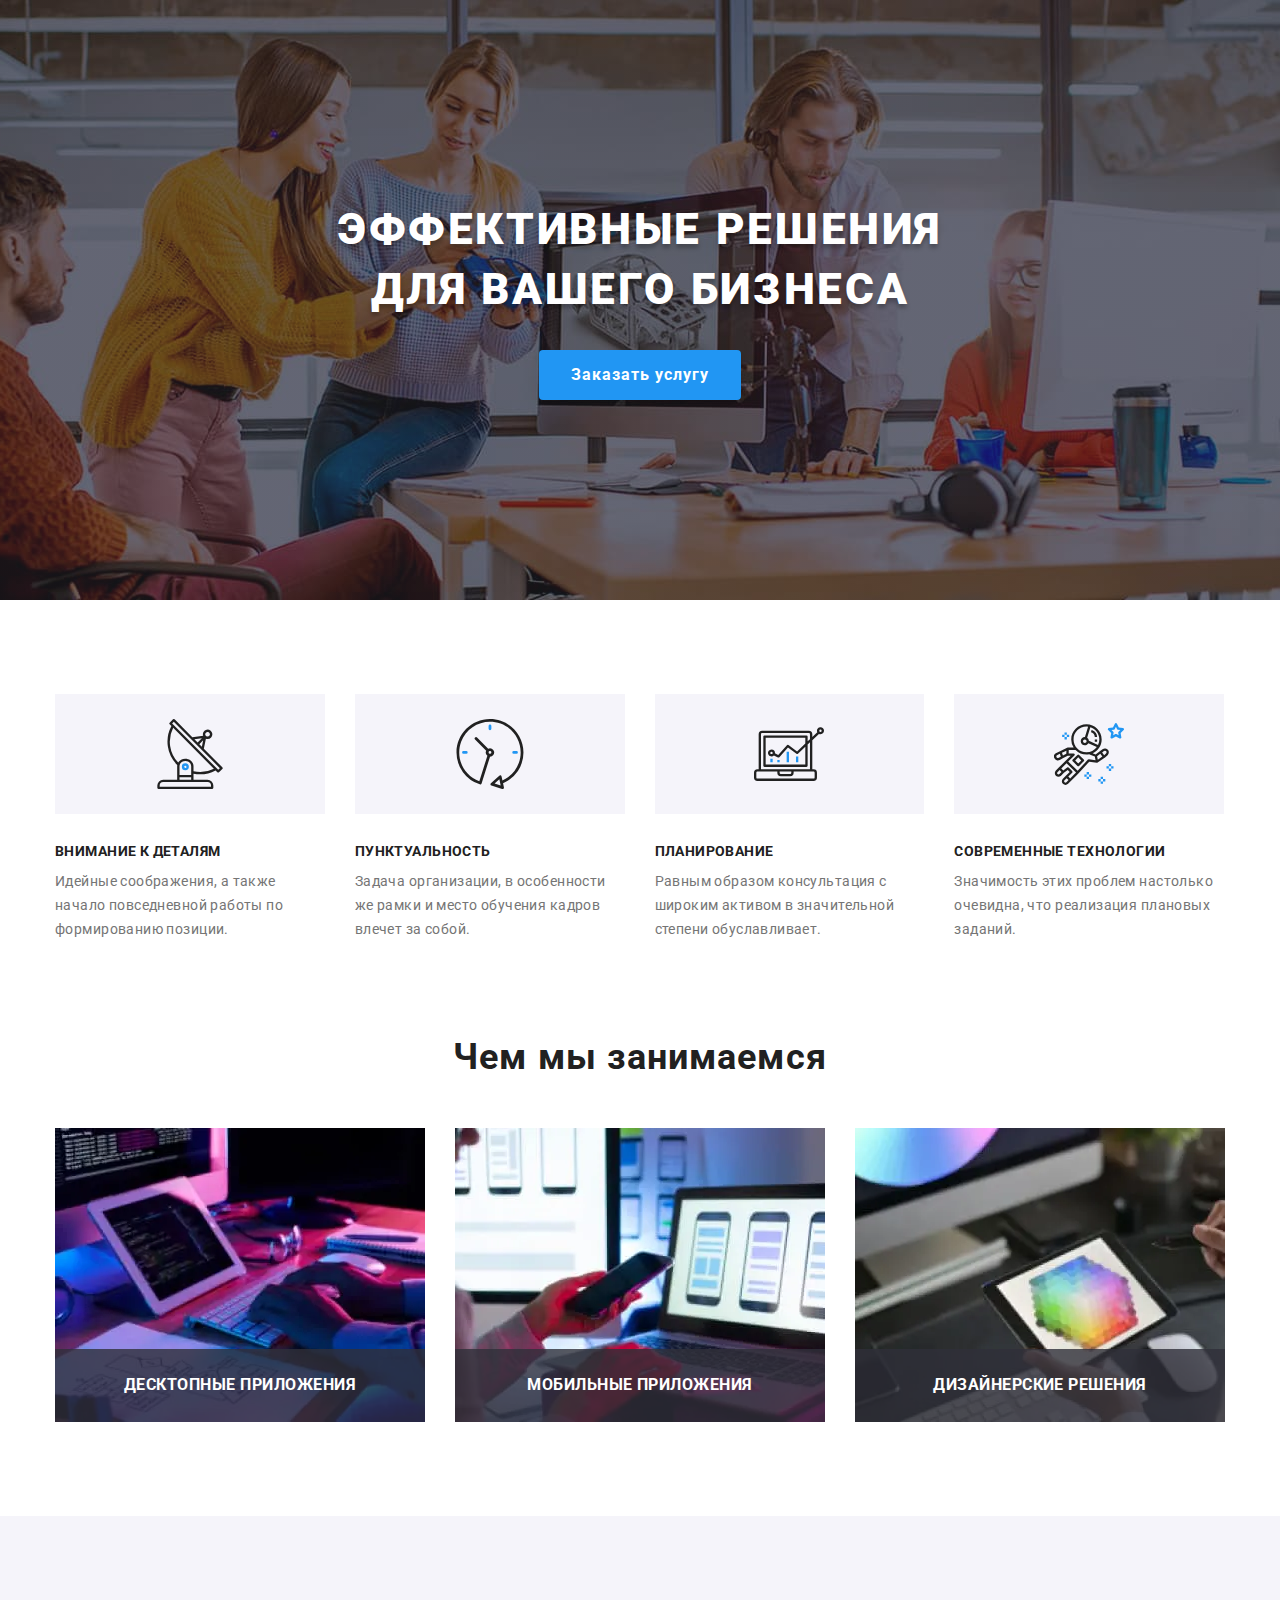
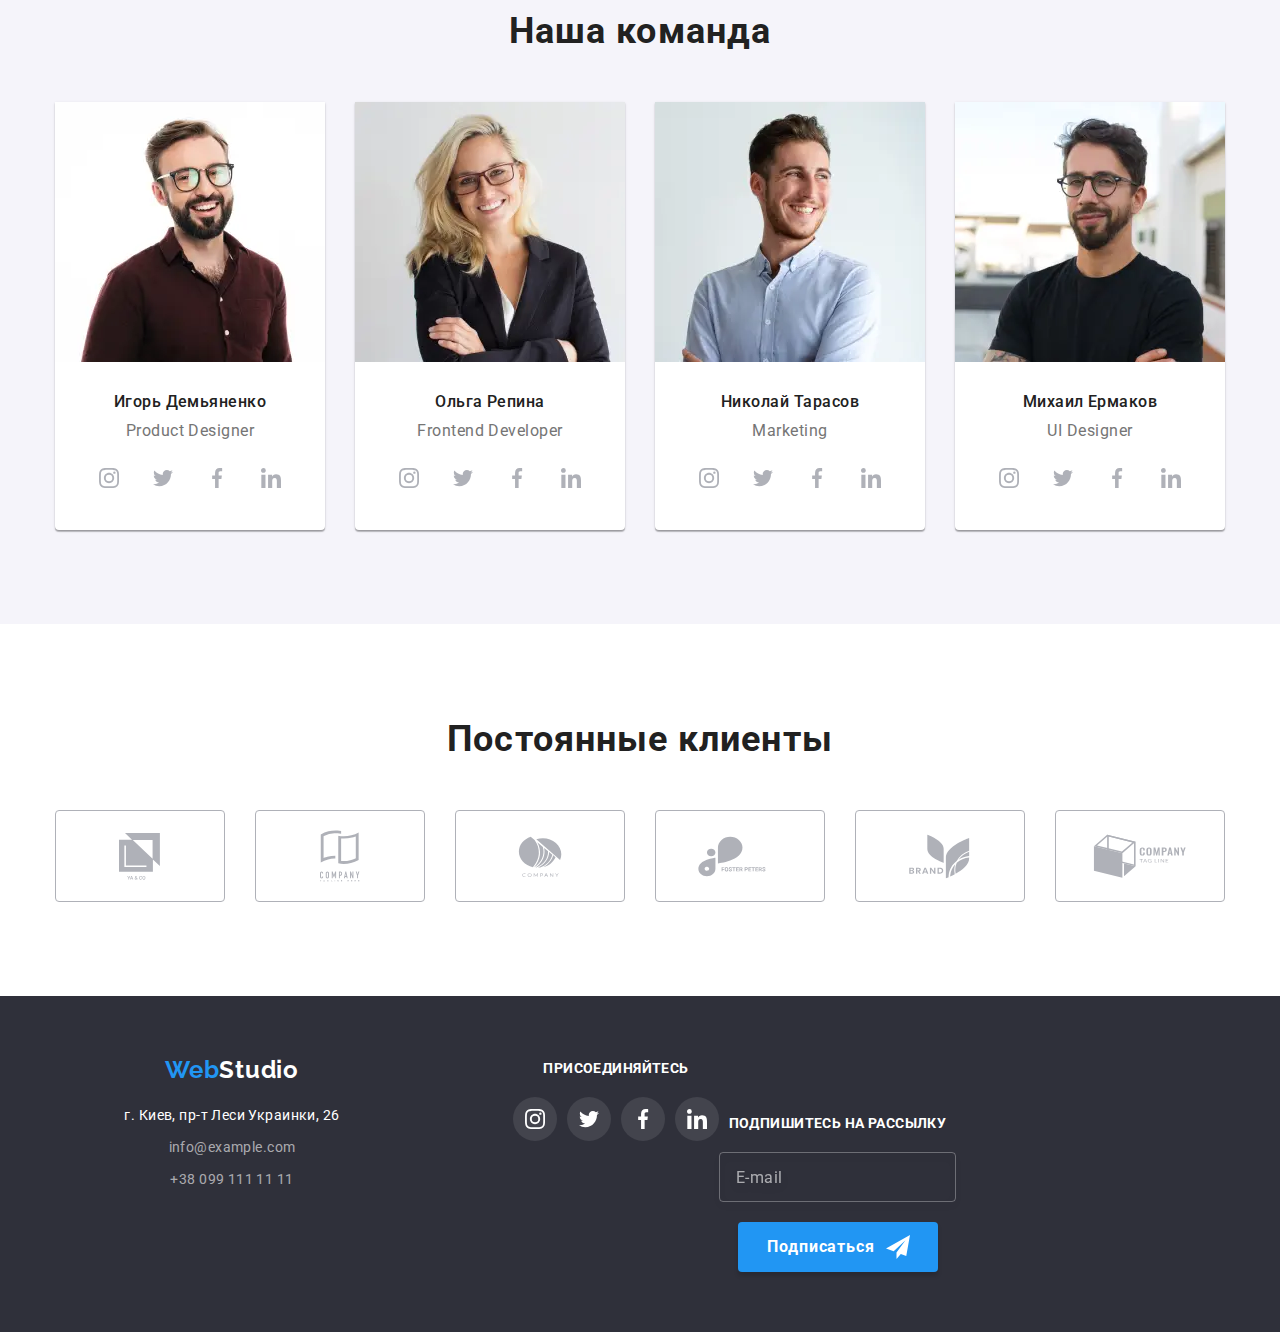
==== commit 14b9e9d1: "дзенов" ====
--- a/index.html
+++ b/index.html
@@ -481,6 +481,7 @@
 
     <footer class="footer">
         <div class="container container--footer">
+            <div class="footer-tablet">
             <div class="footer-contacts">
                 <a class="logo logo--footer" href="./index.html" lang="en">Web<span class="logo--white">Studio</span></a>
                 <address class="footer-contacts__address">г. Киев, пр-т Леси Украинки, 26</address>
@@ -529,6 +530,7 @@
                     </li>
                 </ul>
             </div>
+        </div>
 
 
             <div class="footer-form">
--- a/css/main.min.css
+++ b/css/main.min.css
@@ -1,3 +1,3 @@
 /*! modern-normalize v1.1.0 | MIT License | https://github.com/sindresorhus/modern-normalize */*,::before,::after{box-sizing:border-box}html{line-height:1.15;-webkit-text-size-adjust:100%;-moz-tab-size:4;tab-size:4}body{margin:0;font-family:system-ui,-apple-system,"Segoe UI",Roboto,Helvetica,Arial,sans-serif,"Apple Color Emoji","Segoe UI Emoji"}hr{height:0;color:inherit}abbr[title]{text-decoration:underline dotted}b,strong{font-weight:bolder}code,kbd,samp,pre{font-family:ui-monospace, SFMono-Regular, Consolas, "Liberation Mono", Menlo,- monospace;font-size:1em}small{font-size:80%}sub,sup{font-size:75%;line-height:0;position:relative;vertical-align:baseline}sub{bottom:-0.25em}sup{top:-0.5em}table{text-indent:0;border-color:inherit}button,input,optgroup,select,textarea{font-family:inherit;font-size:100%;line-height:1.15;margin:0}button,select{text-transform:none}button,[type="button"],[type="reset"],[type="submit"]{-webkit-appearance:button}::-moz-focus-inner{border-style:none;padding:0}:-moz-focusring{outline:1px dotted ButtonText}:-moz-ui-invalid{box-shadow:none}legend{padding:0}progress{vertical-align:baseline}::-webkit-inner-spin-button,::-webkit-outer-spin-button{height:auto}[type="search"]{-webkit-appearance:textfield;outline-offset:-2px}::-webkit-search-decoration{-webkit-appearance:none}::-webkit-file-upload-button{-webkit-appearance:button;font:inherit}summary{display:list-item}body{font-family:"Roboto", sans-serif;font-style:normal;font-weight:normal;font-size:14px}h1,h2,h3,h4,h5,h6,p{margin-top:0;margin-bottom:0}ul{margin-top:0;margin-bottom:0;padding-left:0}img{display:block;width:100%;height:auto}.logo,.navigation-block__link,.contacts-header__link,.footer-contacts__link,.gallery__link{text-decoration:none}.navigation,.contacts-header,.features,.work,.team,.clients,.social-list,.footer-contacts__list,.filters,.gallery{list-style:none}.container{padding-left:15px;padding-right:15px;margin:0 auto}@media screen and (max-width: 767px){.container{max-width:480px}}@media screen and (min-width: 768px){.container{max-width:768px}}@media screen and (min-width: 1200px){.container{min-width:1200px}}.visually-hidden{position:absolute !important;clip:rect(1px 1px 1px 1px);clip:rect(1px, 1px, 1px, 1px);padding:0 !important;border:0 !important;height:1px !important;width:1px !important;overflow:hidden}.logo{font-family:"Raleway", sans-serif;font-weight:bold;font-size:24px;line-height:1.17;letter-spacing:0.03em;color:#2196f3}.social-list{display:flex;justify-content:center;align-items:center}.backdrop{position:fixed;top:0;left:0;width:100%;height:100%;background-color:rgba(0,0,0,0.2);opacity:1;transition-duration:250ms;transform:scale(1)}.backdrop.is-hidden{opacity:0;pointer-events:none;transition-duration:250ms;transform:scale(0)}.modal{position:absolute;top:50%;left:50%;transform:translate(-50%, -50%);width:300px;height:580px;background-color:#fff;box-shadow:0px 1px 3px rgba(0,0,0,0.12),0px 1px 1px rgba(0,0,0,0.14),0px 2px 1px rgba(0,0,0,0.2);border-radius:4px;padding:30px 10px 10px 10px}.modal__button{position:absolute;top:8px;right:8px;display:flex;align-items:center;justify-content:center;width:30px;height:30px;border-radius:50%;border:1px solid rgba(0,0,0,0.1);background-color:#fff;cursor:pointer;transition-property:fill;transition-duration:250ms;transition-timing-function:cubic-bezier(0.4, 0, 0.2, 1)}.modal__button:hover,.modal__button:focus{fill:#2196f3}@media screen and (min-width: 480px){.modal{width:450px;height:609px;padding:40px}}@media screen and (min-width: 1200px){.modal{width:528px;height:581px}}.header{padding-top:10px;padding-bottom:10px;border-bottom:1px solid #ececec}.navigation-header{display:flex;align-items:center;justify-content:space-between}.logo--header{display:inline-block;text-align:left}.logo--black{color:#000000}.header__button{display:inline-flex;padding:0;border:none;background-color:transparent}.header__button .button--close{display:none}.header__button .is-open .button--close{display:block}.header__button .is-open .button--menu{display:none}.navigation{display:none}.contacts-header{display:none}@media screen and (min-width: 768px){.logo--header{margin-right:88px}.navigation-header{display:flex;padding-top:32px;padding-bottom:32px}.header__button.is-open{display:none}.navigation{display:flex;align-items:center}.navigation__item:not(:last-child){margin-right:50px}.navigation__list{display:flex;text-align:center;align-items:center}.navigation__link{font-weight:500;line-height:1.14;letter-spacing:0.02em;color:#212121;transition-property:color;transition-duration:250ms;transition-timing-function:cubic-bezier(0.4, 0, 0.2, 1)}.navigation__link:hover,.navigation__link:focus{color:#2196f3}.navigation__link.current{color:#2196f3;position:relative}.navigation__link.current::after{position:absolute;display:block;content:"";width:100%;height:4px;border-radius:2px;margin-top:30px;background-color:#2196f3}.contacts-header{display:flex;flex-direction:column;margin-left:auto;text-align:center;align-items:center}.contacts-header__item:not(:last-child){margin-right:50px}.contacts-header__link{font-weight:500;line-height:1.14;letter-spacing:0.02em;color:#757575;display:flex;justify-content:center;align-items:center;padding:0;fill:#757575;transition-property:color, fill;transition-duration:250ms;transition-timing-function:cubic-bezier(0.4, 0, 0.2, 1)}.contacts-header__link:hover,.contacts-header__link:focus{color:#2196f3;fill:#2196f3}.contacts-header__text{display:block}.contacts-header__icon--mail{width:16px;height:12px;margin-right:10px}.contacts-header__icon--tel{width:10px;height:16px;margin-right:10px}}.hero{padding:118px 0;margin:0 auto;max-width:767px;min-height:400px;text-align:center;background-image:linear-gradient(rgba(47,48,58,0.4), rgba(47,48,58,0.4)),url(../images/hero-mobile.jpg);background-size:cover;background-repeat:no-repeat;background-position:center}@media screen and (min-device-pixel-ratio: 2), screen and (min-resolution: 192dpi), screen and (min-resolution: 2dppx){.hero{background-image:linear-gradient(rgba(47,48,58,0.4), rgba(47,48,58,0.4)),url(../images/hero-mobile@2x.jpg)}}.hero__container{text-align:center}.hero__title{font-weight:900;font-size:26px;line-height:1.62;letter-spacing:0.06em;text-transform:uppercase;color:#fff;border:none;text-shadow:0px 4px 4px rgba(0,0,0,0.25);max-width:360px;margin:0 auto}.hero__button{font-weight:bold;font-size:16px;line-height:1.88;text-align:center;letter-spacing:0.06em;color:#fff;background-color:#2196f3;box-shadow:0px 4px 4px rgba(0,0,0,0.15);border-style:none;border-radius:4px;padding:10px 32px;cursor:pointer;margin-top:30px;transition-property:background-color;transition-duration:250ms;transition-timing-function:cubic-bezier(0.4, 0, 0.2, 1)}.hero__button:hover,.hero__button:focus{background-color:#188ce8}@media screen and (min-width: 768px){.hero{max-width:1199px;background-image:linear-gradient(rgba(47,48,58,0.4), rgba(47,48,58,0.4)),url(../images/hero-tablet.jpg)}}@media screen and (min-width: 768px) and (min-device-pixel-ratio: 2), screen and (min-width: 768px) and (min-resolution: 192dpi), screen and (min-width: 768px) and (min-resolution: 2dppx){.hero{background-image:linear-gradient(rgba(47,48,58,0.4), rgba(47,48,58,0.4)),url(../images/hero-tablet@2x.jpg)}}@media screen and (min-width: 1200px){.hero{min-height:600px;max-width:1600px;padding:200px 0;background-color:#2f303a;background-image:linear-gradient(rgba(47,48,58,0.4), rgba(47,48,58,0.4)),url(../images/hero-desktop.jpg)}}@media screen and (min-width: 1200px) and (min-device-pixel-ratio: 2), screen and (min-width: 1200px) and (min-resolution: 192dpi), screen and (min-width: 1200px) and (min-resolution: 2dppx){.hero{background-image:linear-gradient(rgba(47,48,58,0.4), rgba(47,48,58,0.4)),url(../images/hero-desktop@2x.jpg)}}@media screen and (min-width: 1200px){.hero__title{min-width:610px;font-size:44px;line-height:1.36}}.section--features{padding-top:60px;padding-bottom:60px}.features__container{margin:0 auto}.features__item{max-width:450px;min-height:226px}.features__item:not(:last-child){margin-bottom:30px}.features__title{font-weight:bold;font-size:14px;line-height:1.14;letter-spacing:0.03em;text-transform:uppercase;color:#212121;margin-bottom:10px;text-align:center}.features__text{line-height:1.71;letter-spacing:0.03em;color:#757575}.features__thumb{display:flex;max-width:450px;min-height:120px;background-color:#f5f4fa;justify-content:center;align-items:center;margin-bottom:30px}.features__icon{width:70px;height:70px}@media screen and (min-width: 768px){.features{display:flex;flex-wrap:wrap;max-width:1199px;margin-bottom:-30px;margin-right:-30px}.features__item{margin-bottom:30px;margin-right:30px;max-width:354px;flex-basis:calc((100% - 60px) / 2)}.features__title{text-align:left}.features__thumb{max-width:354px}}@media screen and (min-width: 1200px){.section--features{padding-top:94px;padding-bottom:47px}.features__item{flex-basis:calc((100% - 120px) / 4)}.features__thumb{max-width:270px}}@media screen and (max-width: 1199px){.section--work{display:none}}@media screen and (min-width: 1200px){.section--work{padding-top:47px;padding-bottom:94px}.section--work__title{font-weight:bold;font-size:36px;line-height:1.17;text-align:center;letter-spacing:0.03em;color:#212121;margin-bottom:50px}.work--container{margin:0 auto}.img-container{position:relative;max-width:370px;min-height:294px}.work{display:flex}.work__image{max-width:370px;min-height:294px}.work__title{position:absolute;bottom:0;font-weight:bold;line-height:1.14;text-align:center;letter-spacing:0.03em;text-transform:uppercase;color:#fff;width:100%;min-height:70px;background:rgba(47,48,58,0.8);padding-top:27px;padding-bottom:27px}.work__item:not(:last-child){margin-right:30px}}.section--team{background:#f5f4fa;padding-top:60px;padding-bottom:60px}.section--team__title{font-weight:bold;font-size:28px;line-height:1.18;text-align:center;letter-spacing:0.03em;color:#212121;margin-bottom:30px}.team--container{margin:0 auto}.team__item{max-width:450px;box-shadow:0px 1px 3px rgba(0,0,0,0.12),0px 1px 1px rgba(0,0,0,0.14),0px 2px 1px rgba(0,0,0,0.2);background-color:#fff;border-radius:0px 0px 4px 4px}.team__item:not(:last-child){margin-bottom:30px}.team__card{padding-top:30px;padding-bottom:24px}.team__name{font-weight:500;font-size:16px;line-height:1.19;text-align:center;letter-spacing:0.03em;color:#212121;margin-bottom:10px}.team__text{font-size:16px;line-height:1.19;text-align:center;letter-spacing:0.03em;color:#757575}.social-list--team{margin-top:16px}.social-list__item{width:44px;height:44px}.social-list__item:not(:last-child){margin-right:10px}.social-list__link{display:flex;width:100%;height:100%;padding:12px;fill:#afb1b8;border-radius:50%;transition-property:fill, background-color;transition-duration:250ms;transition-timing-function:cubic-bezier(0.4, 0, 0.2, 1)}.social-list__link:hover,.social-list__link:focus{background-color:#2196f3;fill:#fff}.social-list__icon{width:20px;height:20px}@media screen and (min-width: 768px){.team{display:flex;flex-wrap:wrap;margin-bottom:-30px;margin-right:-30px}.team__item{margin-bottom:30px;margin-right:30px;max-width:354px;flex-basis:calc((100% - 60px) / 2)}}@media screen and (min-width: 1200px){.section--team{padding-top:94px;padding-bottom:94px}.section--team__title{font-size:36px;line-height:1.17;margin-bottom:50px}.team{display:flex;flex-wrap:nowrap}.team__item{min-width:270px}.team__item:not(:last-child){margin-right:30px}.team__card{padding-top:30px;padding-bottom:30px}}.section--clients{padding-top:60px;padding-bottom:60px}.section--clients__title{font-size:28px;font-weight:bold;line-height:1.18;letter-spacing:0.03em;text-align:center;color:#212121;margin-bottom:30px}.clients{display:flex;flex-wrap:wrap;margin-bottom:-30px;margin-right:-30px}.clients__link{display:flex;max-width:210px;height:92px;border:1px solid #afb1b8;border-radius:4px;fill:#afb1b8;justify-content:center;align-items:center;transition-property:fill, border-color;transition-duration:250ms;transition-timing-function:cubic-bezier(0.4, 0, 0.2, 1)}.clients__link:hover,.clients__link:focus{fill:#2196f3;border-color:#2196f3}.clients__item{margin-bottom:30px;margin-right:30px;flex-basis:calc((100% - 60px) / 2)}@media screen and (min-width: 768px){.clients__link{max-width:226px}.clients__item{flex-basis:calc((100% - 90px) / 3)}}@media screen and (min-width: 1200px){.section--clients{padding-top:94px;padding-bottom:94px}.section--clients__title{font-size:36px;line-height:1.17;margin-bottom:50px}.clients__link{max-width:170px}.clients__item{flex-basis:calc((100% - 180px) / 6)}}.footer{background-color:#2f303a;padding-top:60px;padding-bottom:60px}.logo--footer{display:block;text-align:center}.logo--white{color:#fff}.footer-contacts__address{font-style:normal;font-size:14px;line-height:1.71;letter-spacing:0.03em;color:#fff;margin-top:20px;text-align:center}.footer-contacts__list{margin-top:8px}.footer-contacts__item{text-align:center}.footer-contacts__item:not(:last-child){margin-bottom:8px}.footer-contacts__link{line-height:1.71;letter-spacing:0.03em;color:rgba(255,255,255,0.6);transition-property:color;transition-duration:250ms;transition-timing-function:cubic-bezier(0.4, 0, 0.2, 1)}.footer-contacts__link:hover,.footer-contacts__link:focus{color:#2196f3}.social-list--footer{margin-top:20px}.footer-socials{margin-top:60px}.footer-socials__text{font-weight:bold;line-height:1.14;letter-spacing:0.03em;text-transform:uppercase;color:#fff;text-align:center}.footer-socials__item{width:44px;height:44px}.footer-socials__item:not(:last-child){margin-right:10px}.footer-socials__link{display:flex;width:100%;height:100%;padding:12px;background-color:#43444d;border-radius:50%;fill:#fff;transition-property:background-color;transition-duration:250ms;transition-timing-function:cubic-bezier(0.4, 0, 0.2, 1)}.footer-socials__link:hover,.footer-socials__link:focus{background-color:#2196f3}.footer-socials__icon{width:20px;height:20px}.footer-form{margin-top:60px}.footer-form__text{font-weight:bold;line-height:1.14;letter-spacing:0.03em;text-transform:uppercase;color:#fff;text-align:center}.footer-form__block{margin-top:20px}.footer-form__bottom{position:relative;display:block;width:200px;height:50px;background:#2196f3;box-shadow:0px 4px 4px rgba(0,0,0,0.15);border-radius:4px;border:none;padding:10px 62px 10px 29px;cursor:pointer;margin-top:20px;margin-right:auto;margin-left:auto;font-weight:bold;font-size:16px;line-height:1.88;letter-spacing:0.06em;color:#fff;transition-property:background-color;transition-duration:250ms;transition-timing-function:cubic-bezier(0.4, 0, 0.2, 1)}.footer-form__bottom:hover,.footer-form__bottom:focus{background-color:#188ce8}.footer-form__input{width:100%;height:50px;border:1px solid rgba(255,255,255,0.3);filter:drop-shadow(0px 4px 4px rgba(0,0,0,0.15));border-radius:4px;background-color:transparent;padding:15px 16px;font-size:16px;line-height:1.25;letter-spacing:0.03em;color:#fff}.footer-form__input::placeholder{color:rgba(255,255,255,0.6)}.footer-form__input:hover,.footer-form__input:focus{outline:none;border-color:#fff}.footer-form__icon{position:absolute;fill:#fff;top:50%;right:28px;transform:translateY(-50%)}.portfolio-page{padding-top:60px;padding-bottom:60px}.filters{display:flex;flex-wrap:wrap;align-content:flex-start;margin-bottom:40px}.filters__item{margin-bottom:15px}.filters__item:not(:last-child){margin-right:8px}.filters__button{font-weight:500;font-size:16px;line-height:1.63;text-align:center;letter-spacing:0.03em;color:#212121;border-style:none;border-radius:4px;background-color:#f5f4fa;padding:6px 22px;cursor:pointer;transition-property:color, background-color, box-shadow, border-radius;transition-duration:250ms;transition-timing-function:cubic-bezier(0.4, 0, 0.2, 1)}.filters__button:hover,.filters__button:focus{color:#fff;background-color:#2196f3;box-shadow:0px 3px 1px rgba(0,0,0,0.1),0px 1px 2px rgba(0,0,0,0.08),0px 2px 2px rgba(0,0,0,0.12);border-radius:4px}.filters__button.current{color:#fff;background-color:#2196f3}@media screen and (min-width: 768px){.filters{display:flex;margin-bottom:30px;justify-content:center}.filters__item{margin-bottom:0}}@media screen and (min-width: 1200px){.portfolio-page{padding-top:94px;padding-bottom:94px}.filters{margin-bottom:50px}}.gallery__item{max-width:450px;transition-property:box-shadow;transition-duration:250ms;transition-timing-function:cubic-bezier(0.4, 0, 0.2, 1)}.gallery__item:hover,.gallery__item:focus{box-shadow:0px 1px 1px rgba(0,0,0,0.12),0px 4px 4px rgba(0,0,0,0.06),1px 4px 6px rgba(0,0,0,0.16)}.gallery__item:hover .gallery__overlay{transform:translateY(-100%)}.gallery__item:not(:last-child){margin-bottom:30px}.gallery__card{border:1px solid #eeeeee;padding:20px 24px}.gallery__title{font-weight:bold;font-size:18px;line-height:2;letter-spacing:0.06em;color:#212121}.gallery__text{font-size:16px;line-height:1.88;letter-spacing:0.03em;color:#757575;margin-top:4px}.gallery__overlay--area{position:relative;overflow:hidden}.gallery__overlay{position:absolute;top:100%;left:0;width:100%;height:100%;background-color:rgba(33,150,243,0.9);padding:77px 24px;transition:transform 250ms cubic-bezier(0.4, 0, 0.2, 1)}.gallery__overlay--text{font-size:18px;line-height:1.56;letter-spacing:0.03em;color:#fff}@media screen and (min-width: 768px){.gallery{display:flex;flex-wrap:wrap;margin-bottom:-30px;margin-right:-30px}.gallery__card{display:flex;flex-direction:column;flex-grow:1}.gallery__item{margin-bottom:30px;margin-right:30px;max-width:354px;flex-basis:calc((100% - 60px) / 2)}.gallery__link{display:flex;flex-direction:column;height:100%}.gallery__overlay{padding:49px 24px}}@media screen and (min-width: 1200px){.gallery__item{max-width:370px;flex-basis:calc((100% - 90px) / 3)}.gallery__overlay{padding:63px 24px}}.modal-form{display:flex;flex-direction:column}.modal-form__title{font-weight:bold;font-size:20px;line-height:1.5;text-align:center;letter-spacing:0.03em;color:#212121;margin-bottom:12px}.modal-form__input{width:100%;height:40px;border:1px solid rgba(33,33,33,0.2);border-radius:4px;padding-left:42px;transition-property:border-color;transition-duration:250ms;transition-timing-function:cubic-bezier(0.4, 0, 0.2, 1)}.modal-form__input:focus{outline:none;border-color:#2196f3}.modal-form__input:focus+.modal-form__icon{fill:#2196f3}.modal-form__icon{position:absolute;top:50%;transform:translateY(-50%);left:12px;transition-property:fill;transition-duration:250ms;transition-timing-function:cubic-bezier(0.4, 0, 0.2, 1)}.modal-form__wrapper{position:relative;display:block;margin-top:4px}.modal-form__label{font-size:12px;line-height:1.17;letter-spacing:0.01em;color:#757575;margin-bottom:10px}.modal-form__button{background:#2196f3;box-shadow:0px 4px 4px rgba(0,0,0,0.15);border-radius:4px;border:none;margin:15px auto 0 auto;padding:10px 55px;cursor:pointer;font-weight:bold;font-size:16px;line-height:1.88;letter-spacing:0.06em;color:#fff}.modal-form__button:hover,.modal-form__button:focus{background-color:#188ce8}.modal-form__label.textarea__label{margin-bottom:20px}.textarea__input{width:100%;height:120px;margin-top:4px;border:1px solid rgba(33,33,33,0.2);border-radius:4px;padding:12px 16px;resize:none;transition-property:border-color;transition-duration:250ms;transition-timing-function:cubic-bezier(0.4, 0, 0.2, 1)}.textarea__input:focus{outline:none;border-color:#2196f3}.textarea__input::placeholder{color:rgba(117,117,117,0.5);font-size:14px;line-height:1.14;letter-spacing:0.01em}.modal-checkbox__container{display:flex;flex-wrap:wrap;align-items:center;justify-content:center;text-align:center}.modal-checkbox__label{display:flex;flex-wrap:wrap;align-items:center;justify-content:center;font-size:12px;line-height:1.17;letter-spacing:0.03em;color:#757575}.modal-checkbox__label::before{display:block;width:16px;height:15px;border:2px solid #212121;border-radius:2px;content:"";cursor:pointer;margin-right:7px}.modal-checkbox:checked+.modal-checkbox__label::before{background-color:#2196f3;background-image:url(../images/agree.svg);background-position:center;background-repeat:no-repeat;border:none}.modal-checkbox__link{display:block;color:#2196f3}@media screen and (min-width: 480px){.modal-checkbox__label{align-items:flex-end}.modal-form__button{margin-top:30px}}@media screen and (min-width: 1200px){.modal-checkbox__label{align-items:flex-end}.textarea__input::placeholder{font-size:12px;line-height:1.17}.modal-checkbox__label{font-size:14px;line-height:1.71;align-items:baseline}}
+ monospace;font-size:1em}small{font-size:80%}sub,sup{font-size:75%;line-height:0;position:relative;vertical-align:baseline}sub{bottom:-0.25em}sup{top:-0.5em}table{text-indent:0;border-color:inherit}button,input,optgroup,select,textarea{font-family:inherit;font-size:100%;line-height:1.15;margin:0}button,select{text-transform:none}button,[type="button"],[type="reset"],[type="submit"]{-webkit-appearance:button}::-moz-focus-inner{border-style:none;padding:0}:-moz-focusring{outline:1px dotted ButtonText}:-moz-ui-invalid{box-shadow:none}legend{padding:0}progress{vertical-align:baseline}::-webkit-inner-spin-button,::-webkit-outer-spin-button{height:auto}[type="search"]{-webkit-appearance:textfield;outline-offset:-2px}::-webkit-search-decoration{-webkit-appearance:none}::-webkit-file-upload-button{-webkit-appearance:button;font:inherit}summary{display:list-item}body{font-family:"Roboto", sans-serif;font-style:normal;font-weight:normal;font-size:14px}h1,h2,h3,h4,h5,h6,p{margin-top:0;margin-bottom:0}ul{margin-top:0;margin-bottom:0;padding-left:0}img{display:block;width:100%;height:auto}.logo,.navigation-block__link,.contacts-header__link,.footer-contacts__link,.gallery__link{text-decoration:none}.navigation,.contacts-header,.features,.work,.team,.clients,.social-list,.footer-contacts__list,.filters,.gallery{list-style:none}.container{padding-left:15px;padding-right:15px;margin:0 auto}@media screen and (max-width: 767px){.container{max-width:480px}}@media screen and (min-width: 768px){.container{max-width:768px}}@media screen and (min-width: 1200px){.container{min-width:1200px}}.visually-hidden{position:absolute !important;clip:rect(1px 1px 1px 1px);clip:rect(1px, 1px, 1px, 1px);padding:0 !important;border:0 !important;height:1px !important;width:1px !important;overflow:hidden}.logo{font-family:"Raleway", sans-serif;font-weight:bold;font-size:24px;line-height:1.17;letter-spacing:0.03em;color:#2196f3}.social-list{display:flex;justify-content:center;align-items:center}.backdrop{position:fixed;top:0;left:0;width:100%;height:100%;background-color:rgba(0,0,0,0.2);opacity:1;transition-duration:250ms;transform:scale(1)}.backdrop.is-hidden{opacity:0;pointer-events:none;transition-duration:250ms;transform:scale(0)}.modal{position:absolute;top:50%;left:50%;transform:translate(-50%, -50%);width:300px;height:580px;background-color:#fff;box-shadow:0px 1px 3px rgba(0,0,0,0.12),0px 1px 1px rgba(0,0,0,0.14),0px 2px 1px rgba(0,0,0,0.2);border-radius:4px;padding:30px 10px 10px 10px}.modal__button{position:absolute;top:8px;right:8px;display:flex;align-items:center;justify-content:center;width:30px;height:30px;border-radius:50%;border:1px solid rgba(0,0,0,0.1);background-color:#fff;cursor:pointer;transition-property:fill;transition-duration:250ms;transition-timing-function:cubic-bezier(0.4, 0, 0.2, 1)}.modal__button:hover,.modal__button:focus{fill:#2196f3}@media screen and (min-width: 480px){.modal{width:450px;height:609px;padding:40px}}@media screen and (min-width: 1200px){.modal{width:528px;height:581px}}.header{padding-top:10px;padding-bottom:10px;border-bottom:1px solid #ececec}.navigation-header{display:flex;align-items:center;justify-content:space-between}.logo--header{display:inline-block;text-align:left}.logo--black{color:#000000}.header__button{display:inline-flex;padding:0;border:none;background-color:transparent}.header__button .button--close{display:none}.header__button .is-open .button--close{display:block}.header__button .is-open .button--menu{display:none}.navigation{display:none}.contacts-header{display:none}@media screen and (min-width: 768px){.logo--header{margin-right:88px}.navigation-header{display:flex;padding-top:32px;padding-bottom:32px}.header__button.is-open{display:none}.navigation{display:flex;align-items:center}.navigation__item:not(:last-child){margin-right:50px}.navigation__list{display:flex;text-align:center;align-items:center}.navigation__link{font-weight:500;line-height:1.14;letter-spacing:0.02em;color:#212121;transition-property:color;transition-duration:250ms;transition-timing-function:cubic-bezier(0.4, 0, 0.2, 1)}.navigation__link:hover,.navigation__link:focus{color:#2196f3}.navigation__link.current{color:#2196f3;position:relative}.navigation__link.current::after{position:absolute;display:block;content:"";width:100%;height:4px;border-radius:2px;margin-top:30px;background-color:#2196f3}.contacts-header{display:flex;flex-direction:column;margin-left:auto;text-align:center;align-items:center}.contacts-header__item:not(:last-child){margin-right:50px}.contacts-header__link{font-weight:500;line-height:1.14;letter-spacing:0.02em;color:#757575;display:flex;justify-content:center;align-items:center;padding:0;fill:#757575;transition-property:color, fill;transition-duration:250ms;transition-timing-function:cubic-bezier(0.4, 0, 0.2, 1)}.contacts-header__link:hover,.contacts-header__link:focus{color:#2196f3;fill:#2196f3}.contacts-header__text{display:block}.contacts-header__icon--mail{width:16px;height:12px;margin-right:10px}.contacts-header__icon--tel{width:10px;height:16px;margin-right:10px}}.hero{padding:118px 0;margin:0 auto;max-width:767px;min-height:400px;text-align:center;background-image:linear-gradient(rgba(47,48,58,0.4), rgba(47,48,58,0.4)),url(../images/hero-mobile.jpg);background-size:cover;background-repeat:no-repeat;background-position:center}@media screen and (min-device-pixel-ratio: 2), screen and (min-resolution: 192dpi), screen and (min-resolution: 2dppx){.hero{background-image:linear-gradient(rgba(47,48,58,0.4), rgba(47,48,58,0.4)),url(../images/hero-mobile@2x.jpg)}}.hero__container{text-align:center}.hero__title{font-weight:900;font-size:26px;line-height:1.62;letter-spacing:0.06em;text-transform:uppercase;color:#fff;border:none;text-shadow:0px 4px 4px rgba(0,0,0,0.25);max-width:360px;margin:0 auto}.hero__button{font-weight:bold;font-size:16px;line-height:1.88;text-align:center;letter-spacing:0.06em;color:#fff;background-color:#2196f3;box-shadow:0px 4px 4px rgba(0,0,0,0.15);border-style:none;border-radius:4px;padding:10px 32px;cursor:pointer;margin-top:30px;transition-property:background-color;transition-duration:250ms;transition-timing-function:cubic-bezier(0.4, 0, 0.2, 1)}.hero__button:hover,.hero__button:focus{background-color:#188ce8}@media screen and (min-width: 768px){.hero{max-width:1199px;background-image:linear-gradient(rgba(47,48,58,0.4), rgba(47,48,58,0.4)),url(../images/hero-tablet.jpg)}}@media screen and (min-width: 768px) and (min-device-pixel-ratio: 2), screen and (min-width: 768px) and (min-resolution: 192dpi), screen and (min-width: 768px) and (min-resolution: 2dppx){.hero{background-image:linear-gradient(rgba(47,48,58,0.4), rgba(47,48,58,0.4)),url(../images/hero-tablet@2x.jpg)}}@media screen and (min-width: 1200px){.hero{min-height:600px;max-width:1600px;padding:200px 0;background-color:#2f303a;background-image:linear-gradient(rgba(47,48,58,0.4), rgba(47,48,58,0.4)),url(../images/hero-desktop.jpg)}}@media screen and (min-width: 1200px) and (min-device-pixel-ratio: 2), screen and (min-width: 1200px) and (min-resolution: 192dpi), screen and (min-width: 1200px) and (min-resolution: 2dppx){.hero{background-image:linear-gradient(rgba(47,48,58,0.4), rgba(47,48,58,0.4)),url(../images/hero-desktop@2x.jpg)}}@media screen and (min-width: 1200px){.hero__title{min-width:610px;font-size:44px;line-height:1.36}}.section--features{padding-top:60px;padding-bottom:60px}.features__container{margin:0 auto}.features__item{max-width:450px;min-height:226px}.features__item:not(:last-child){margin-bottom:30px}.features__title{font-weight:bold;font-size:14px;line-height:1.14;letter-spacing:0.03em;text-transform:uppercase;color:#212121;margin-bottom:10px;text-align:center}.features__text{line-height:1.71;letter-spacing:0.03em;color:#757575}.features__thumb{display:flex;max-width:450px;min-height:120px;background-color:#f5f4fa;justify-content:center;align-items:center;margin-bottom:30px}.features__icon{width:70px;height:70px}@media screen and (min-width: 768px){.features{display:flex;flex-wrap:wrap;max-width:1199px;margin-bottom:-30px;margin-right:-30px}.features__item{margin-bottom:30px;margin-right:30px;max-width:354px;flex-basis:calc((100% - 60px) / 2)}.features__title{text-align:left}.features__thumb{max-width:354px}}@media screen and (min-width: 1200px){.section--features{padding-top:94px;padding-bottom:47px}.features__item{flex-basis:calc((100% - 120px) / 4)}.features__thumb{max-width:270px}}@media screen and (max-width: 1199px){.section--work{display:none}}@media screen and (min-width: 1200px){.section--work{padding-top:47px;padding-bottom:94px}.section--work__title{font-weight:bold;font-size:36px;line-height:1.17;text-align:center;letter-spacing:0.03em;color:#212121;margin-bottom:50px}.work--container{margin:0 auto}.img-container{position:relative;max-width:370px;min-height:294px}.work{display:flex}.work__image{max-width:370px;min-height:294px}.work__title{position:absolute;bottom:0;font-weight:bold;line-height:1.14;text-align:center;letter-spacing:0.03em;text-transform:uppercase;color:#fff;width:100%;min-height:70px;background:rgba(47,48,58,0.8);padding-top:27px;padding-bottom:27px}.work__item:not(:last-child){margin-right:30px}}.section--team{background:#f5f4fa;padding-top:60px;padding-bottom:60px}.section--team__title{font-weight:bold;font-size:28px;line-height:1.18;text-align:center;letter-spacing:0.03em;color:#212121;margin-bottom:30px}.team--container{margin:0 auto}.team__item{max-width:450px;box-shadow:0px 1px 3px rgba(0,0,0,0.12),0px 1px 1px rgba(0,0,0,0.14),0px 2px 1px rgba(0,0,0,0.2);background-color:#fff;border-radius:0px 0px 4px 4px}.team__item:not(:last-child){margin-bottom:30px}.team__card{padding-top:30px;padding-bottom:24px}.team__name{font-weight:500;font-size:16px;line-height:1.19;text-align:center;letter-spacing:0.03em;color:#212121;margin-bottom:10px}.team__text{font-size:16px;line-height:1.19;text-align:center;letter-spacing:0.03em;color:#757575}.social-list--team{margin-top:16px}.social-list__item{width:44px;height:44px}.social-list__item:not(:last-child){margin-right:10px}.social-list__link{display:flex;width:100%;height:100%;padding:12px;fill:#afb1b8;border-radius:50%;transition-property:fill, background-color;transition-duration:250ms;transition-timing-function:cubic-bezier(0.4, 0, 0.2, 1)}.social-list__link:hover,.social-list__link:focus{background-color:#2196f3;fill:#fff}.social-list__icon{width:20px;height:20px}@media screen and (min-width: 768px){.team{display:flex;flex-wrap:wrap;margin-bottom:-30px;margin-right:-30px}.team__item{margin-bottom:30px;margin-right:30px;max-width:354px;flex-basis:calc((100% - 60px) / 2)}}@media screen and (min-width: 1200px){.section--team{padding-top:94px;padding-bottom:94px}.section--team__title{font-size:36px;line-height:1.17;margin-bottom:50px}.team{display:flex;flex-wrap:nowrap}.team__item{min-width:270px}.team__item:not(:last-child){margin-right:30px}.team__card{padding-top:30px;padding-bottom:30px}}.section--clients{padding-top:60px;padding-bottom:60px}.section--clients__title{font-size:28px;font-weight:bold;line-height:1.18;letter-spacing:0.03em;text-align:center;color:#212121;margin-bottom:30px}.clients{display:flex;flex-wrap:wrap;margin-bottom:-30px;margin-right:-30px}.clients__link{display:flex;max-width:210px;height:92px;border:1px solid #afb1b8;border-radius:4px;fill:#afb1b8;justify-content:center;align-items:center;transition-property:fill, border-color;transition-duration:250ms;transition-timing-function:cubic-bezier(0.4, 0, 0.2, 1)}.clients__link:hover,.clients__link:focus{fill:#2196f3;border-color:#2196f3}.clients__item{margin-bottom:30px;margin-right:30px;flex-basis:calc((100% - 60px) / 2)}@media screen and (min-width: 768px){.clients__link{max-width:226px}.clients__item{flex-basis:calc((100% - 90px) / 3)}}@media screen and (min-width: 1200px){.section--clients{padding-top:94px;padding-bottom:94px}.section--clients__title{font-size:36px;line-height:1.17;margin-bottom:50px}.clients__link{max-width:170px}.clients__item{flex-basis:calc((100% - 180px) / 6)}}.footer{background-color:#2f303a;padding-top:60px;padding-bottom:60px}.logo--footer{display:block;text-align:center}.logo--white{color:#fff}.footer-contacts__address{font-style:normal;font-size:14px;line-height:1.71;letter-spacing:0.03em;color:#fff;margin-top:20px;text-align:center}.footer-contacts__list{margin-top:8px}.footer-contacts__item{text-align:center}.footer-contacts__item:not(:last-child){margin-bottom:8px}.footer-contacts__link{line-height:1.71;letter-spacing:0.03em;color:rgba(255,255,255,0.6);transition-property:color;transition-duration:250ms;transition-timing-function:cubic-bezier(0.4, 0, 0.2, 1)}.footer-contacts__link:hover,.footer-contacts__link:focus{color:#2196f3}.social-list--footer{margin-top:20px}.footer-socials{margin-top:60px}.footer-socials__text{font-weight:bold;line-height:1.14;letter-spacing:0.03em;text-transform:uppercase;color:#fff;text-align:center}.footer-socials__item{width:44px;height:44px}.footer-socials__item:not(:last-child){margin-right:10px}.footer-socials__link{display:flex;width:100%;height:100%;padding:12px;background-color:#43444d;border-radius:50%;fill:#fff;transition-property:background-color;transition-duration:250ms;transition-timing-function:cubic-bezier(0.4, 0, 0.2, 1)}.footer-socials__link:hover,.footer-socials__link:focus{background-color:#2196f3}.footer-socials__icon{width:20px;height:20px}.footer-form{margin-top:60px}.footer-form__text{font-weight:bold;line-height:1.14;letter-spacing:0.03em;text-transform:uppercase;color:#fff;text-align:center}.footer-form__block{margin-top:20px}.footer-form__bottom{position:relative;display:block;width:200px;height:50px;background:#2196f3;box-shadow:0px 4px 4px rgba(0,0,0,0.15);border-radius:4px;border:none;padding:10px 62px 10px 29px;cursor:pointer;margin-top:20px;margin-right:auto;margin-left:auto;font-weight:bold;font-size:16px;line-height:1.88;letter-spacing:0.06em;color:#fff;transition-property:background-color;transition-duration:250ms;transition-timing-function:cubic-bezier(0.4, 0, 0.2, 1)}.footer-form__bottom:hover,.footer-form__bottom:focus{background-color:#188ce8}.footer-form__input{width:100%;height:50px;border:1px solid rgba(255,255,255,0.3);filter:drop-shadow(0px 4px 4px rgba(0,0,0,0.15));border-radius:4px;background-color:transparent;padding:15px 16px;font-size:16px;line-height:1.25;letter-spacing:0.03em;color:#fff}.footer-form__input::placeholder{color:rgba(255,255,255,0.6)}.footer-form__input:hover,.footer-form__input:focus{outline:none;border-color:#fff}.footer-form__icon{position:absolute;fill:#fff;top:50%;right:28px;transform:translateY(-50%)}@media screen and (min-width: 768px){.container.container--footer{padding-left:76px;padding-right:89px}.footer-tablet{display:flex}.footer-contacts{min-width:232px}.footer-socials{margin-top:5px;margin-left:165px}.footer-form__input{max-width:450px;display:block;margin:auto}}@media screen and (min-width: 1200px){.footer{padding-top:60px;padding-bottom:60px}.container--footer{display:flex}}.portfolio-page{padding-top:60px;padding-bottom:60px}.filters{display:flex;flex-wrap:wrap;align-content:flex-start;margin-bottom:40px}.filters__item{margin-bottom:15px}.filters__item:not(:last-child){margin-right:8px}.filters__button{font-weight:500;font-size:16px;line-height:1.63;text-align:center;letter-spacing:0.03em;color:#212121;border-style:none;border-radius:4px;background-color:#f5f4fa;padding:6px 22px;cursor:pointer;transition-property:color, background-color, box-shadow, border-radius;transition-duration:250ms;transition-timing-function:cubic-bezier(0.4, 0, 0.2, 1)}.filters__button:hover,.filters__button:focus{color:#fff;background-color:#2196f3;box-shadow:0px 3px 1px rgba(0,0,0,0.1),0px 1px 2px rgba(0,0,0,0.08),0px 2px 2px rgba(0,0,0,0.12);border-radius:4px}.filters__button.current{color:#fff;background-color:#2196f3}@media screen and (min-width: 768px){.filters{display:flex;margin-bottom:30px;justify-content:center}.filters__item{margin-bottom:0}}@media screen and (min-width: 1200px){.portfolio-page{padding-top:94px;padding-bottom:94px}.filters{margin-bottom:50px}}.gallery__item{max-width:450px;transition-property:box-shadow;transition-duration:250ms;transition-timing-function:cubic-bezier(0.4, 0, 0.2, 1)}.gallery__item:hover,.gallery__item:focus{box-shadow:0px 1px 1px rgba(0,0,0,0.12),0px 4px 4px rgba(0,0,0,0.06),1px 4px 6px rgba(0,0,0,0.16)}.gallery__item:hover .gallery__overlay{transform:translateY(-100%)}.gallery__item:not(:last-child){margin-bottom:30px}.gallery__card{border:1px solid #eeeeee;padding:20px 24px}.gallery__title{font-weight:bold;font-size:18px;line-height:2;letter-spacing:0.06em;color:#212121}.gallery__text{font-size:16px;line-height:1.88;letter-spacing:0.03em;color:#757575;margin-top:4px}.gallery__overlay--area{position:relative;overflow:hidden}.gallery__overlay{position:absolute;top:100%;left:0;width:100%;height:100%;background-color:rgba(33,150,243,0.9);padding:77px 24px;transition:transform 250ms cubic-bezier(0.4, 0, 0.2, 1)}.gallery__overlay--text{font-size:18px;line-height:1.56;letter-spacing:0.03em;color:#fff}@media screen and (min-width: 768px){.gallery{display:flex;flex-wrap:wrap;margin-bottom:-30px;margin-right:-30px}.gallery__card{display:flex;flex-direction:column;flex-grow:1}.gallery__item{margin-bottom:30px;margin-right:30px;max-width:354px;flex-basis:calc((100% - 60px) / 2)}.gallery__link{display:flex;flex-direction:column;height:100%}.gallery__overlay{padding:49px 24px}}@media screen and (min-width: 1200px){.gallery__item{max-width:370px;flex-basis:calc((100% - 90px) / 3)}.gallery__overlay{padding:63px 24px}}.modal-form{display:flex;flex-direction:column}.modal-form__title{font-weight:bold;font-size:20px;line-height:1.5;text-align:center;letter-spacing:0.03em;color:#212121;margin-bottom:12px}.modal-form__input{width:100%;height:40px;border:1px solid rgba(33,33,33,0.2);border-radius:4px;padding-left:42px;transition-property:border-color;transition-duration:250ms;transition-timing-function:cubic-bezier(0.4, 0, 0.2, 1)}.modal-form__input:focus{outline:none;border-color:#2196f3}.modal-form__input:focus+.modal-form__icon{fill:#2196f3}.modal-form__icon{position:absolute;top:50%;transform:translateY(-50%);left:12px;transition-property:fill;transition-duration:250ms;transition-timing-function:cubic-bezier(0.4, 0, 0.2, 1)}.modal-form__wrapper{position:relative;display:block;margin-top:4px}.modal-form__label{font-size:12px;line-height:1.17;letter-spacing:0.01em;color:#757575;margin-bottom:10px}.modal-form__button{background:#2196f3;box-shadow:0px 4px 4px rgba(0,0,0,0.15);border-radius:4px;border:none;margin:15px auto 0 auto;padding:10px 55px;cursor:pointer;font-weight:bold;font-size:16px;line-height:1.88;letter-spacing:0.06em;color:#fff}.modal-form__button:hover,.modal-form__button:focus{background-color:#188ce8}.modal-form__label.textarea__label{margin-bottom:20px}.textarea__input{width:100%;height:120px;margin-top:4px;border:1px solid rgba(33,33,33,0.2);border-radius:4px;padding:12px 16px;resize:none;transition-property:border-color;transition-duration:250ms;transition-timing-function:cubic-bezier(0.4, 0, 0.2, 1)}.textarea__input:focus{outline:none;border-color:#2196f3}.textarea__input::placeholder{color:rgba(117,117,117,0.5);font-size:14px;line-height:1.14;letter-spacing:0.01em}.modal-checkbox__container{display:flex;flex-wrap:wrap;align-items:center;justify-content:center;text-align:center}.modal-checkbox__label{display:flex;flex-wrap:wrap;align-items:center;justify-content:center;font-size:12px;line-height:1.17;letter-spacing:0.03em;color:#757575}.modal-checkbox__label::before{display:block;width:16px;height:15px;border:2px solid #212121;border-radius:2px;content:"";cursor:pointer;margin-right:7px}.modal-checkbox:checked+.modal-checkbox__label::before{background-color:#2196f3;background-image:url(../images/agree.svg);background-position:center;background-repeat:no-repeat;border:none}.modal-checkbox__link{display:block;color:#2196f3}@media screen and (min-width: 480px){.modal-checkbox__label{align-items:flex-end}.modal-form__button{margin-top:30px}}@media screen and (min-width: 1200px){.modal-checkbox__label{align-items:flex-end}.textarea__input::placeholder{font-size:12px;line-height:1.17}.modal-checkbox__label{font-size:14px;line-height:1.71;align-items:baseline}}
 /*# sourceMappingURL=main.min.css.map */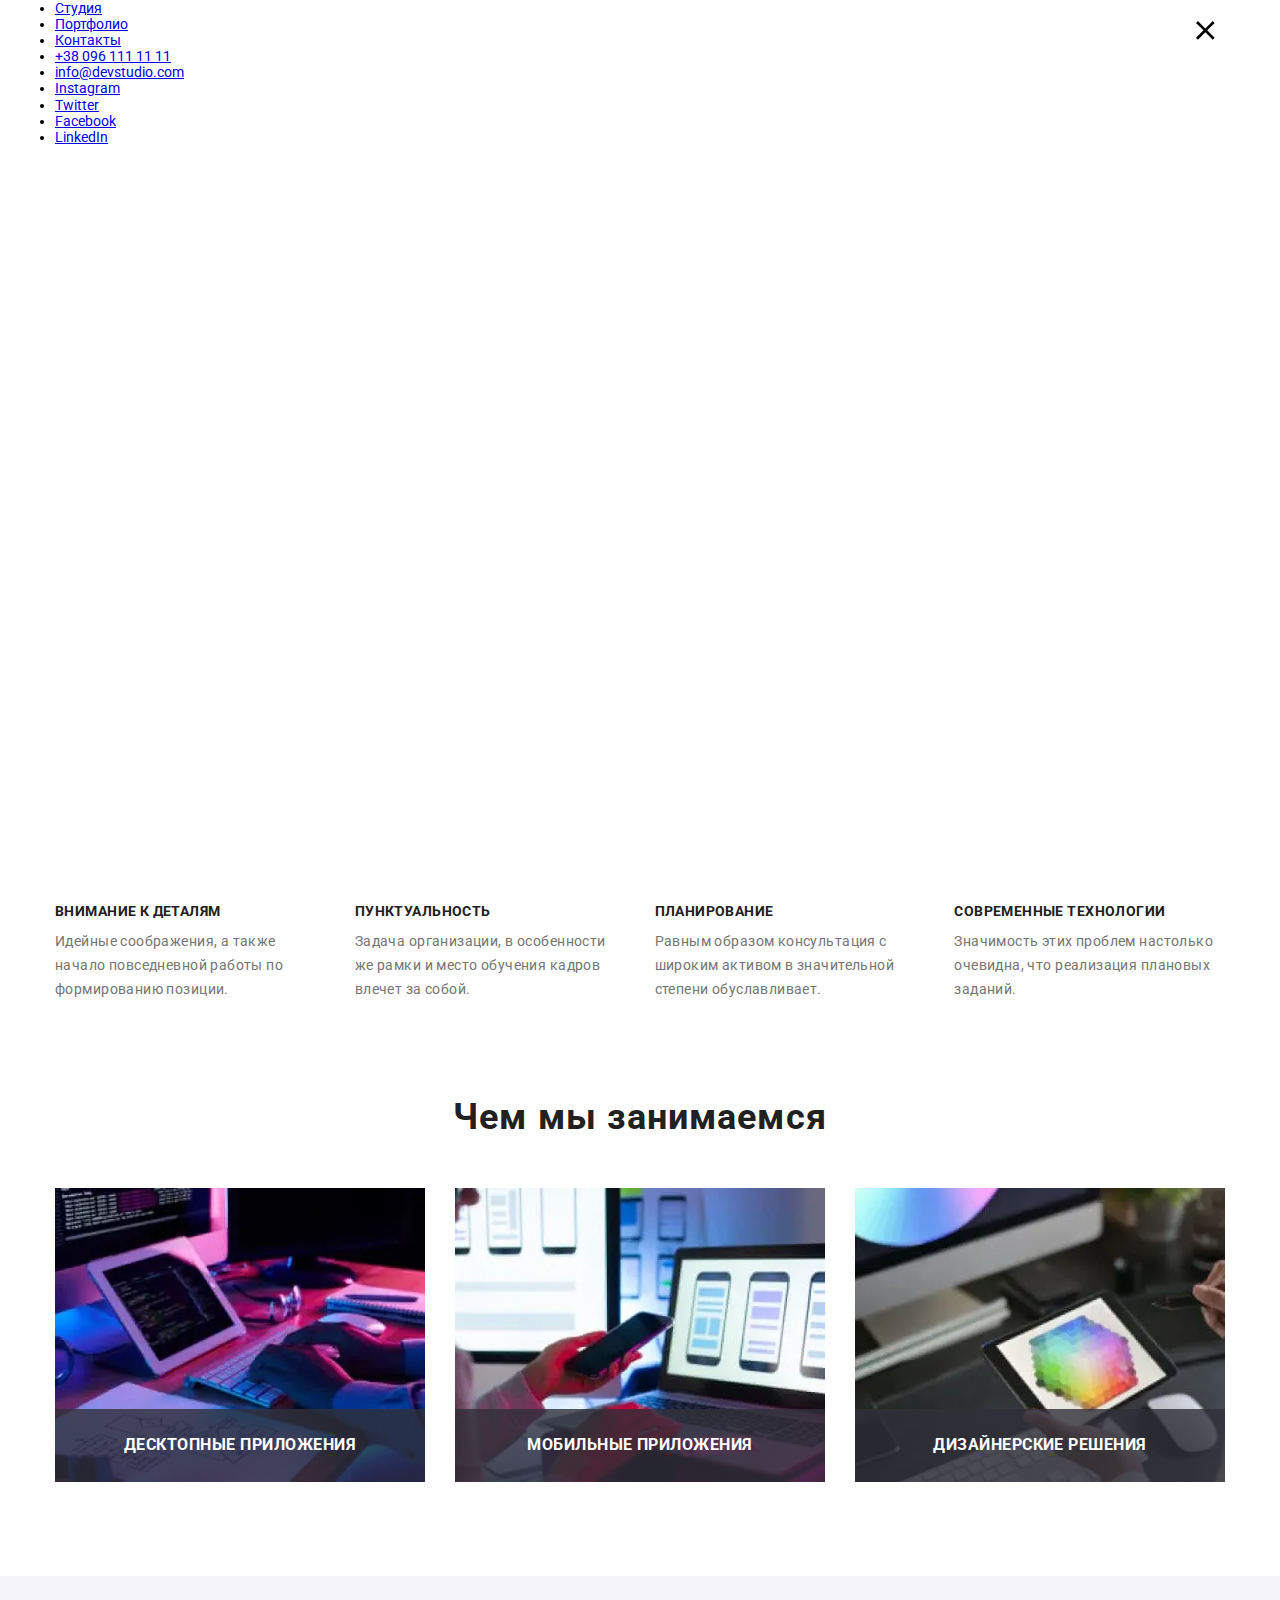
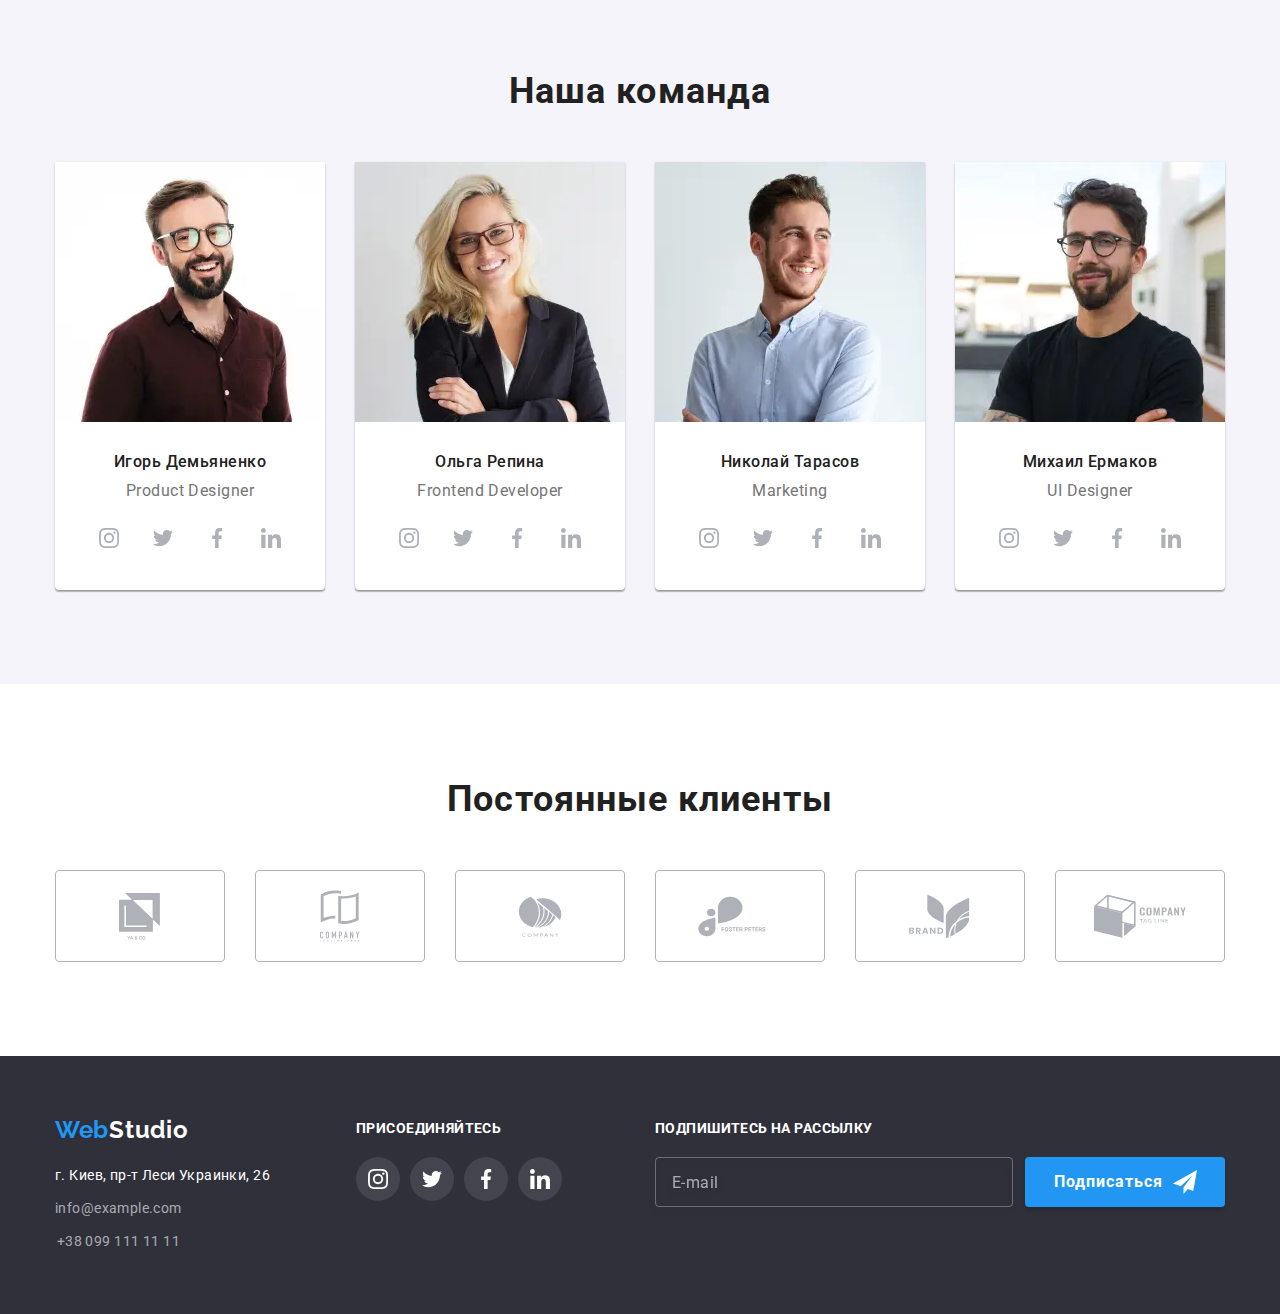
==== commit ef56f6bb: "HW 8 начала модалку" ====
--- a/index.html
+++ b/index.html
@@ -14,17 +14,10 @@
 </head>
 
 <body>
-    <!-- <header class="header">
+    <header class="header">
         <div class="container container--header">
             <nav class="navigation-header">
                 <a class="logo logo--header" href="./index.html" lang="en">Web<span class="logo--black">Studio</span></a>
-                
-                <button type="button" class="header__button is-open">
-                    <svg width="40" height="40" aria-label="Переключатель мобильного меню">
-                        <use class="button--close" href="./images/icons.svg#icon-close_btnmob"></use>
-                        <use class="button--menu" href="./images/icons.svg#icon-menu_btnmob"></use>
-                    </svg>
-                </button>
 
                     <ul class="navigation">
                             <li class="navigation__item"><a class="navigation__link current" href="./index.html">Студия</a>
@@ -50,10 +43,47 @@
 
 
             </nav>
+
+            <button type="button" class="burger-button">
+                <svg class="burger-button__icon" aria-label="Переключатель мобильного меню">
+                    <use class="button--menu" href="./images/icons.svg#icon-menu_btnmob"></use>
+                </svg>
+            </button>
+
         </div>
 
+        <div class="mobile-menu">
+            <div class="container mobile-menu__container">
+            <button type="button" class="mobile-menu__close-button">
+                <svg class="mobile-menu__close-icon" aria-label="Кнопка закрытия мобильного меню">
+                    <use class="button--menu" href="./images/icons.svg#icon-close_btnmob"></use>
+                </svg>
+            </button>
+            <ul class="nav-mobile">
+                <li class="nav-mobile__item"><a class="nav-mobile__link" href="#">Студия</a></li>
+                <li class="nav-mobile__item"><a class="nav-mobile__link" href="#">Портфолио</a></li>
+                <li class="nav-mobile__item"><a class="nav-mobile__link" href="#">Контакты</a></li>
+            </ul>
+
+            <ul class="contacts-mobile">
+                <li class="contacts-mobile__item"><a class="contacts-mobile__link" href="tel:+380961111111">+38 096 111 11 11</a></li>
+                
+                <li class="contacts-mobile__item"><a class="contacts-mobile__link" href="mailto:info@devstudio.com">info@devstudio.com</a></li>  
+            </ul>
+
+            <ul class="socials-mobile">
+                <li class="socials-mobile__item"><a class="socials-mobile__link" href="#">Instagram</a></li>
+                <li class="socials-mobile__item"><a class="socials-mobile__link" href="#">Twitter</a></li>
+                <li class="socials-mobile__item"><a class="socials-mobile__link" href="#">Facebook</a></li>
+                <li class="socials-mobile__item"><a class="socials-mobile__link" href="#">LinkedIn</a></li>
+            </ul>
+
+
+        </div>
+        </div>
+
         
-    </header> -->
+    </header>
 
     <main>
 
--- a/css/main.min.css
+++ b/css/main.min.css
@@ -1,3 +1,3 @@
 /*! modern-normalize v1.1.0 | MIT License | https://github.com/sindresorhus/modern-normalize */*,::before,::after{box-sizing:border-box}html{line-height:1.15;-webkit-text-size-adjust:100%;-moz-tab-size:4;tab-size:4}body{margin:0;font-family:system-ui,-apple-system,"Segoe UI",Roboto,Helvetica,Arial,sans-serif,"Apple Color Emoji","Segoe UI Emoji"}hr{height:0;color:inherit}abbr[title]{text-decoration:underline dotted}b,strong{font-weight:bolder}code,kbd,samp,pre{font-family:ui-monospace, SFMono-Regular, Consolas, "Liberation Mono", Menlo,- monospace;font-size:1em}small{font-size:80%}sub,sup{font-size:75%;line-height:0;position:relative;vertical-align:baseline}sub{bottom:-0.25em}sup{top:-0.5em}table{text-indent:0;border-color:inherit}button,input,optgroup,select,textarea{font-family:inherit;font-size:100%;line-height:1.15;margin:0}button,select{text-transform:none}button,[type="button"],[type="reset"],[type="submit"]{-webkit-appearance:button}::-moz-focus-inner{border-style:none;padding:0}:-moz-focusring{outline:1px dotted ButtonText}:-moz-ui-invalid{box-shadow:none}legend{padding:0}progress{vertical-align:baseline}::-webkit-inner-spin-button,::-webkit-outer-spin-button{height:auto}[type="search"]{-webkit-appearance:textfield;outline-offset:-2px}::-webkit-search-decoration{-webkit-appearance:none}::-webkit-file-upload-button{-webkit-appearance:button;font:inherit}summary{display:list-item}body{font-family:"Roboto", sans-serif;font-style:normal;font-weight:normal;font-size:14px}h1,h2,h3,h4,h5,h6,p{margin-top:0;margin-bottom:0}ul{margin-top:0;margin-bottom:0;padding-left:0}img{display:block;width:100%;height:auto}.logo,.navigation-block__link,.contacts-header__link,.footer-contacts__link,.gallery__link{text-decoration:none}.navigation,.contacts-header,.features,.work,.team,.clients,.social-list,.footer-contacts__list,.filters,.gallery{list-style:none}.container{padding-left:15px;padding-right:15px;margin:0 auto}@media screen and (max-width: 767px){.container{max-width:480px}}@media screen and (min-width: 768px){.container{max-width:768px}}@media screen and (min-width: 1200px){.container{min-width:1200px}}.visually-hidden{position:absolute !important;clip:rect(1px 1px 1px 1px);clip:rect(1px, 1px, 1px, 1px);padding:0 !important;border:0 !important;height:1px !important;width:1px !important;overflow:hidden}.logo{font-family:"Raleway", sans-serif;font-weight:bold;font-size:24px;line-height:1.17;letter-spacing:0.03em;color:#2196f3}.social-list{display:flex;justify-content:center;align-items:center}.backdrop{position:fixed;top:0;left:0;width:100%;height:100%;background-color:rgba(0,0,0,0.2);opacity:1;transition-duration:250ms;transform:scale(1)}.backdrop.is-hidden{opacity:0;pointer-events:none;transition-duration:250ms;transform:scale(0)}.modal{position:absolute;top:50%;left:50%;transform:translate(-50%, -50%);width:300px;height:580px;background-color:#fff;box-shadow:0px 1px 3px rgba(0,0,0,0.12),0px 1px 1px rgba(0,0,0,0.14),0px 2px 1px rgba(0,0,0,0.2);border-radius:4px;padding:30px 10px 10px 10px}.modal__button{position:absolute;top:8px;right:8px;display:flex;align-items:center;justify-content:center;width:30px;height:30px;border-radius:50%;border:1px solid rgba(0,0,0,0.1);background-color:#fff;cursor:pointer;transition-property:fill;transition-duration:250ms;transition-timing-function:cubic-bezier(0.4, 0, 0.2, 1)}.modal__button:hover,.modal__button:focus{fill:#2196f3}@media screen and (min-width: 480px){.modal{width:450px;height:609px;padding:40px}}@media screen and (min-width: 1200px){.modal{width:528px;height:581px}}.header{padding-top:10px;padding-bottom:10px;border-bottom:1px solid #ececec}.navigation-header{display:flex;align-items:center;justify-content:space-between}.logo--header{display:inline-block;text-align:left}.logo--black{color:#000000}.header__button{display:inline-flex;padding:0;border:none;background-color:transparent}.header__button .button--close{display:none}.header__button .is-open .button--close{display:block}.header__button .is-open .button--menu{display:none}.navigation{display:none}.contacts-header{display:none}@media screen and (min-width: 768px){.logo--header{margin-right:88px}.navigation-header{display:flex;padding-top:32px;padding-bottom:32px}.header__button.is-open{display:none}.navigation{display:flex;align-items:center}.navigation__item:not(:last-child){margin-right:50px}.navigation__list{display:flex;text-align:center;align-items:center}.navigation__link{font-weight:500;line-height:1.14;letter-spacing:0.02em;color:#212121;transition-property:color;transition-duration:250ms;transition-timing-function:cubic-bezier(0.4, 0, 0.2, 1)}.navigation__link:hover,.navigation__link:focus{color:#2196f3}.navigation__link.current{color:#2196f3;position:relative}.navigation__link.current::after{position:absolute;display:block;content:"";width:100%;height:4px;border-radius:2px;margin-top:30px;background-color:#2196f3}.contacts-header{display:flex;flex-direction:column;margin-left:auto;text-align:center;align-items:center}.contacts-header__item:not(:last-child){margin-right:50px}.contacts-header__link{font-weight:500;line-height:1.14;letter-spacing:0.02em;color:#757575;display:flex;justify-content:center;align-items:center;padding:0;fill:#757575;transition-property:color, fill;transition-duration:250ms;transition-timing-function:cubic-bezier(0.4, 0, 0.2, 1)}.contacts-header__link:hover,.contacts-header__link:focus{color:#2196f3;fill:#2196f3}.contacts-header__text{display:block}.contacts-header__icon--mail{width:16px;height:12px;margin-right:10px}.contacts-header__icon--tel{width:10px;height:16px;margin-right:10px}}.hero{padding:118px 0;margin:0 auto;max-width:767px;min-height:400px;text-align:center;background-image:linear-gradient(rgba(47,48,58,0.4), rgba(47,48,58,0.4)),url(../images/hero-mobile.jpg);background-size:cover;background-repeat:no-repeat;background-position:center}@media screen and (min-device-pixel-ratio: 2), screen and (min-resolution: 192dpi), screen and (min-resolution: 2dppx){.hero{background-image:linear-gradient(rgba(47,48,58,0.4), rgba(47,48,58,0.4)),url(../images/hero-mobile@2x.jpg)}}.hero__container{text-align:center}.hero__title{font-weight:900;font-size:26px;line-height:1.62;letter-spacing:0.06em;text-transform:uppercase;color:#fff;border:none;text-shadow:0px 4px 4px rgba(0,0,0,0.25);max-width:360px;margin:0 auto}.hero__button{font-weight:bold;font-size:16px;line-height:1.88;text-align:center;letter-spacing:0.06em;color:#fff;background-color:#2196f3;box-shadow:0px 4px 4px rgba(0,0,0,0.15);border-style:none;border-radius:4px;padding:10px 32px;cursor:pointer;margin-top:30px;transition-property:background-color;transition-duration:250ms;transition-timing-function:cubic-bezier(0.4, 0, 0.2, 1)}.hero__button:hover,.hero__button:focus{background-color:#188ce8}@media screen and (min-width: 768px){.hero{max-width:1199px;background-image:linear-gradient(rgba(47,48,58,0.4), rgba(47,48,58,0.4)),url(../images/hero-tablet.jpg)}}@media screen and (min-width: 768px) and (min-device-pixel-ratio: 2), screen and (min-width: 768px) and (min-resolution: 192dpi), screen and (min-width: 768px) and (min-resolution: 2dppx){.hero{background-image:linear-gradient(rgba(47,48,58,0.4), rgba(47,48,58,0.4)),url(../images/hero-tablet@2x.jpg)}}@media screen and (min-width: 1200px){.hero{min-height:600px;max-width:1600px;padding:200px 0;background-color:#2f303a;background-image:linear-gradient(rgba(47,48,58,0.4), rgba(47,48,58,0.4)),url(../images/hero-desktop.jpg)}}@media screen and (min-width: 1200px) and (min-device-pixel-ratio: 2), screen and (min-width: 1200px) and (min-resolution: 192dpi), screen and (min-width: 1200px) and (min-resolution: 2dppx){.hero{background-image:linear-gradient(rgba(47,48,58,0.4), rgba(47,48,58,0.4)),url(../images/hero-desktop@2x.jpg)}}@media screen and (min-width: 1200px){.hero__title{min-width:610px;font-size:44px;line-height:1.36}}.section--features{padding-top:60px;padding-bottom:60px}.features__container{margin:0 auto}.features__item{max-width:450px;min-height:226px}.features__item:not(:last-child){margin-bottom:30px}.features__title{font-weight:bold;font-size:14px;line-height:1.14;letter-spacing:0.03em;text-transform:uppercase;color:#212121;margin-bottom:10px;text-align:center}.features__text{line-height:1.71;letter-spacing:0.03em;color:#757575}.features__thumb{display:flex;max-width:450px;min-height:120px;background-color:#f5f4fa;justify-content:center;align-items:center;margin-bottom:30px}.features__icon{width:70px;height:70px}@media screen and (min-width: 768px){.features{display:flex;flex-wrap:wrap;max-width:1199px;margin-bottom:-30px;margin-right:-30px}.features__item{margin-bottom:30px;margin-right:30px;max-width:354px;flex-basis:calc((100% - 60px) / 2)}.features__title{text-align:left}.features__thumb{max-width:354px}}@media screen and (min-width: 1200px){.section--features{padding-top:94px;padding-bottom:47px}.features__item{flex-basis:calc((100% - 120px) / 4)}.features__thumb{max-width:270px}}@media screen and (max-width: 1199px){.section--work{display:none}}@media screen and (min-width: 1200px){.section--work{padding-top:47px;padding-bottom:94px}.section--work__title{font-weight:bold;font-size:36px;line-height:1.17;text-align:center;letter-spacing:0.03em;color:#212121;margin-bottom:50px}.work--container{margin:0 auto}.img-container{position:relative;max-width:370px;min-height:294px}.work{display:flex}.work__image{max-width:370px;min-height:294px}.work__title{position:absolute;bottom:0;font-weight:bold;line-height:1.14;text-align:center;letter-spacing:0.03em;text-transform:uppercase;color:#fff;width:100%;min-height:70px;background:rgba(47,48,58,0.8);padding-top:27px;padding-bottom:27px}.work__item:not(:last-child){margin-right:30px}}.section--team{background:#f5f4fa;padding-top:60px;padding-bottom:60px}.section--team__title{font-weight:bold;font-size:28px;line-height:1.18;text-align:center;letter-spacing:0.03em;color:#212121;margin-bottom:30px}.team--container{margin:0 auto}.team__item{max-width:450px;box-shadow:0px 1px 3px rgba(0,0,0,0.12),0px 1px 1px rgba(0,0,0,0.14),0px 2px 1px rgba(0,0,0,0.2);background-color:#fff;border-radius:0px 0px 4px 4px}.team__item:not(:last-child){margin-bottom:30px}.team__card{padding-top:30px;padding-bottom:24px}.team__name{font-weight:500;font-size:16px;line-height:1.19;text-align:center;letter-spacing:0.03em;color:#212121;margin-bottom:10px}.team__text{font-size:16px;line-height:1.19;text-align:center;letter-spacing:0.03em;color:#757575}.social-list--team{margin-top:16px}.social-list__item{width:44px;height:44px}.social-list__item:not(:last-child){margin-right:10px}.social-list__link{display:flex;width:100%;height:100%;padding:12px;fill:#afb1b8;border-radius:50%;transition-property:fill, background-color;transition-duration:250ms;transition-timing-function:cubic-bezier(0.4, 0, 0.2, 1)}.social-list__link:hover,.social-list__link:focus{background-color:#2196f3;fill:#fff}.social-list__icon{width:20px;height:20px}@media screen and (min-width: 768px){.team{display:flex;flex-wrap:wrap;margin-bottom:-30px;margin-right:-30px}.team__item{margin-bottom:30px;margin-right:30px;max-width:354px;flex-basis:calc((100% - 60px) / 2)}}@media screen and (min-width: 1200px){.section--team{padding-top:94px;padding-bottom:94px}.section--team__title{font-size:36px;line-height:1.17;margin-bottom:50px}.team{display:flex;flex-wrap:nowrap}.team__item{min-width:270px}.team__item:not(:last-child){margin-right:30px}.team__card{padding-top:30px;padding-bottom:30px}}.section--clients{padding-top:60px;padding-bottom:60px}.section--clients__title{font-size:28px;font-weight:bold;line-height:1.18;letter-spacing:0.03em;text-align:center;color:#212121;margin-bottom:30px}.clients{display:flex;flex-wrap:wrap;margin-bottom:-30px;margin-right:-30px}.clients__link{display:flex;max-width:210px;height:92px;border:1px solid #afb1b8;border-radius:4px;fill:#afb1b8;justify-content:center;align-items:center;transition-property:fill, border-color;transition-duration:250ms;transition-timing-function:cubic-bezier(0.4, 0, 0.2, 1)}.clients__link:hover,.clients__link:focus{fill:#2196f3;border-color:#2196f3}.clients__item{margin-bottom:30px;margin-right:30px;flex-basis:calc((100% - 60px) / 2)}@media screen and (min-width: 768px){.clients__link{max-width:226px}.clients__item{flex-basis:calc((100% - 90px) / 3)}}@media screen and (min-width: 1200px){.section--clients{padding-top:94px;padding-bottom:94px}.section--clients__title{font-size:36px;line-height:1.17;margin-bottom:50px}.clients__link{max-width:170px}.clients__item{flex-basis:calc((100% - 180px) / 6)}}.footer{background-color:#2f303a;padding-top:60px;padding-bottom:60px}.logo--footer{display:block;text-align:center}.logo--white{color:#fff}.footer-contacts__address{font-style:normal;font-size:14px;line-height:1.71;letter-spacing:0.03em;color:#fff;margin-top:20px;text-align:center}.footer-contacts__list{margin-top:8px}.footer-contacts__item{text-align:center}.footer-contacts__item:not(:last-child){margin-bottom:8px}.footer-contacts__link{line-height:1.71;letter-spacing:0.03em;color:rgba(255,255,255,0.6);transition-property:color;transition-duration:250ms;transition-timing-function:cubic-bezier(0.4, 0, 0.2, 1)}.footer-contacts__link:hover,.footer-contacts__link:focus{color:#2196f3}.social-list--footer{margin-top:20px}.footer-socials{margin-top:60px}.footer-socials__text{font-weight:bold;line-height:1.14;letter-spacing:0.03em;text-transform:uppercase;color:#fff;text-align:center}.footer-socials__item{width:44px;height:44px}.footer-socials__item:not(:last-child){margin-right:10px}.footer-socials__link{display:flex;width:100%;height:100%;padding:12px;background-color:#43444d;border-radius:50%;fill:#fff;transition-property:background-color;transition-duration:250ms;transition-timing-function:cubic-bezier(0.4, 0, 0.2, 1)}.footer-socials__link:hover,.footer-socials__link:focus{background-color:#2196f3}.footer-socials__icon{width:20px;height:20px}.footer-form{margin-top:60px}.footer-form__text{font-weight:bold;line-height:1.14;letter-spacing:0.03em;text-transform:uppercase;color:#fff;text-align:center}.footer-form__block{margin-top:20px}.footer-form__bottom{position:relative;display:block;width:200px;height:50px;background:#2196f3;box-shadow:0px 4px 4px rgba(0,0,0,0.15);border-radius:4px;border:none;padding:10px 62px 10px 29px;cursor:pointer;margin-top:20px;margin-right:auto;margin-left:auto;font-weight:bold;font-size:16px;line-height:1.88;letter-spacing:0.06em;color:#fff;transition-property:background-color;transition-duration:250ms;transition-timing-function:cubic-bezier(0.4, 0, 0.2, 1)}.footer-form__bottom:hover,.footer-form__bottom:focus{background-color:#188ce8}.footer-form__input{width:100%;height:50px;border:1px solid rgba(255,255,255,0.3);filter:drop-shadow(0px 4px 4px rgba(0,0,0,0.15));border-radius:4px;background-color:transparent;padding:15px 16px;font-size:16px;line-height:1.25;letter-spacing:0.03em;color:#fff}.footer-form__input::placeholder{color:rgba(255,255,255,0.6)}.footer-form__input:hover,.footer-form__input:focus{outline:none;border-color:#fff}.footer-form__icon{position:absolute;fill:#fff;top:50%;right:28px;transform:translateY(-50%)}@media screen and (min-width: 768px){.container.container--footer{padding-left:76px;padding-right:89px}.footer-tablet{display:flex}.footer-contacts{min-width:232px}.footer-socials{margin-top:5px;margin-left:165px}.footer-form__input{max-width:450px;display:block;margin:auto}}@media screen and (min-width: 1200px){.footer{padding-top:60px;padding-bottom:60px}.container--footer{display:flex}}.portfolio-page{padding-top:60px;padding-bottom:60px}.filters{display:flex;flex-wrap:wrap;align-content:flex-start;margin-bottom:40px}.filters__item{margin-bottom:15px}.filters__item:not(:last-child){margin-right:8px}.filters__button{font-weight:500;font-size:16px;line-height:1.63;text-align:center;letter-spacing:0.03em;color:#212121;border-style:none;border-radius:4px;background-color:#f5f4fa;padding:6px 22px;cursor:pointer;transition-property:color, background-color, box-shadow, border-radius;transition-duration:250ms;transition-timing-function:cubic-bezier(0.4, 0, 0.2, 1)}.filters__button:hover,.filters__button:focus{color:#fff;background-color:#2196f3;box-shadow:0px 3px 1px rgba(0,0,0,0.1),0px 1px 2px rgba(0,0,0,0.08),0px 2px 2px rgba(0,0,0,0.12);border-radius:4px}.filters__button.current{color:#fff;background-color:#2196f3}@media screen and (min-width: 768px){.filters{display:flex;margin-bottom:30px;justify-content:center}.filters__item{margin-bottom:0}}@media screen and (min-width: 1200px){.portfolio-page{padding-top:94px;padding-bottom:94px}.filters{margin-bottom:50px}}.gallery__item{max-width:450px;transition-property:box-shadow;transition-duration:250ms;transition-timing-function:cubic-bezier(0.4, 0, 0.2, 1)}.gallery__item:hover,.gallery__item:focus{box-shadow:0px 1px 1px rgba(0,0,0,0.12),0px 4px 4px rgba(0,0,0,0.06),1px 4px 6px rgba(0,0,0,0.16)}.gallery__item:hover .gallery__overlay{transform:translateY(-100%)}.gallery__item:not(:last-child){margin-bottom:30px}.gallery__card{border:1px solid #eeeeee;padding:20px 24px}.gallery__title{font-weight:bold;font-size:18px;line-height:2;letter-spacing:0.06em;color:#212121}.gallery__text{font-size:16px;line-height:1.88;letter-spacing:0.03em;color:#757575;margin-top:4px}.gallery__overlay--area{position:relative;overflow:hidden}.gallery__overlay{position:absolute;top:100%;left:0;width:100%;height:100%;background-color:rgba(33,150,243,0.9);padding:77px 24px;transition:transform 250ms cubic-bezier(0.4, 0, 0.2, 1)}.gallery__overlay--text{font-size:18px;line-height:1.56;letter-spacing:0.03em;color:#fff}@media screen and (min-width: 768px){.gallery{display:flex;flex-wrap:wrap;margin-bottom:-30px;margin-right:-30px}.gallery__card{display:flex;flex-direction:column;flex-grow:1}.gallery__item{margin-bottom:30px;margin-right:30px;max-width:354px;flex-basis:calc((100% - 60px) / 2)}.gallery__link{display:flex;flex-direction:column;height:100%}.gallery__overlay{padding:49px 24px}}@media screen and (min-width: 1200px){.gallery__item{max-width:370px;flex-basis:calc((100% - 90px) / 3)}.gallery__overlay{padding:63px 24px}}.modal-form{display:flex;flex-direction:column}.modal-form__title{font-weight:bold;font-size:20px;line-height:1.5;text-align:center;letter-spacing:0.03em;color:#212121;margin-bottom:12px}.modal-form__input{width:100%;height:40px;border:1px solid rgba(33,33,33,0.2);border-radius:4px;padding-left:42px;transition-property:border-color;transition-duration:250ms;transition-timing-function:cubic-bezier(0.4, 0, 0.2, 1)}.modal-form__input:focus{outline:none;border-color:#2196f3}.modal-form__input:focus+.modal-form__icon{fill:#2196f3}.modal-form__icon{position:absolute;top:50%;transform:translateY(-50%);left:12px;transition-property:fill;transition-duration:250ms;transition-timing-function:cubic-bezier(0.4, 0, 0.2, 1)}.modal-form__wrapper{position:relative;display:block;margin-top:4px}.modal-form__label{font-size:12px;line-height:1.17;letter-spacing:0.01em;color:#757575;margin-bottom:10px}.modal-form__button{background:#2196f3;box-shadow:0px 4px 4px rgba(0,0,0,0.15);border-radius:4px;border:none;margin:15px auto 0 auto;padding:10px 55px;cursor:pointer;font-weight:bold;font-size:16px;line-height:1.88;letter-spacing:0.06em;color:#fff}.modal-form__button:hover,.modal-form__button:focus{background-color:#188ce8}.modal-form__label.textarea__label{margin-bottom:20px}.textarea__input{width:100%;height:120px;margin-top:4px;border:1px solid rgba(33,33,33,0.2);border-radius:4px;padding:12px 16px;resize:none;transition-property:border-color;transition-duration:250ms;transition-timing-function:cubic-bezier(0.4, 0, 0.2, 1)}.textarea__input:focus{outline:none;border-color:#2196f3}.textarea__input::placeholder{color:rgba(117,117,117,0.5);font-size:14px;line-height:1.14;letter-spacing:0.01em}.modal-checkbox__container{display:flex;flex-wrap:wrap;align-items:center;justify-content:center;text-align:center}.modal-checkbox__label{display:flex;flex-wrap:wrap;align-items:center;justify-content:center;font-size:12px;line-height:1.17;letter-spacing:0.03em;color:#757575}.modal-checkbox__label::before{display:block;width:16px;height:15px;border:2px solid #212121;border-radius:2px;content:"";cursor:pointer;margin-right:7px}.modal-checkbox:checked+.modal-checkbox__label::before{background-color:#2196f3;background-image:url(../images/agree.svg);background-position:center;background-repeat:no-repeat;border:none}.modal-checkbox__link{display:block;color:#2196f3}@media screen and (min-width: 480px){.modal-checkbox__label{align-items:flex-end}.modal-form__button{margin-top:30px}}@media screen and (min-width: 1200px){.modal-checkbox__label{align-items:flex-end}.textarea__input::placeholder{font-size:12px;line-height:1.17}.modal-checkbox__label{font-size:14px;line-height:1.71;align-items:baseline}}
+ monospace;font-size:1em}small{font-size:80%}sub,sup{font-size:75%;line-height:0;position:relative;vertical-align:baseline}sub{bottom:-0.25em}sup{top:-0.5em}table{text-indent:0;border-color:inherit}button,input,optgroup,select,textarea{font-family:inherit;font-size:100%;line-height:1.15;margin:0}button,select{text-transform:none}button,[type="button"],[type="reset"],[type="submit"]{-webkit-appearance:button}::-moz-focus-inner{border-style:none;padding:0}:-moz-focusring{outline:1px dotted ButtonText}:-moz-ui-invalid{box-shadow:none}legend{padding:0}progress{vertical-align:baseline}::-webkit-inner-spin-button,::-webkit-outer-spin-button{height:auto}[type="search"]{-webkit-appearance:textfield;outline-offset:-2px}::-webkit-search-decoration{-webkit-appearance:none}::-webkit-file-upload-button{-webkit-appearance:button;font:inherit}summary{display:list-item}body{font-family:"Roboto", sans-serif;font-style:normal;font-weight:normal;font-size:14px}h1,h2,h3,h4,h5,h6,p{margin-top:0;margin-bottom:0}ul{margin-top:0;margin-bottom:0;padding-left:0}img{display:block;width:100%;height:auto}.logo,.navigation-block__link,.contacts-header__link,.footer-contacts__link,.gallery__link{text-decoration:none}.navigation,.contacts-header,.features,.work,.team,.clients,.social-list,.footer-contacts__list,.filters,.gallery{list-style:none}.container{padding-left:15px;padding-right:15px;margin:0 auto}@media screen and (max-width: 767px){.container{max-width:480px}}@media screen and (min-width: 768px){.container{max-width:768px}}@media screen and (min-width: 1200px){.container{min-width:1200px}}.visually-hidden{position:absolute !important;clip:rect(1px 1px 1px 1px);clip:rect(1px, 1px, 1px, 1px);padding:0 !important;border:0 !important;height:1px !important;width:1px !important;overflow:hidden}.logo{font-family:"Raleway", sans-serif;font-weight:bold;font-size:24px;line-height:1.17;letter-spacing:0.03em;color:#2196f3}.social-list{display:flex;justify-content:center;align-items:center}.backdrop{position:fixed;top:0;left:0;width:100%;height:100%;background-color:rgba(0,0,0,0.2);opacity:1;transition-duration:250ms;transform:scale(1)}.backdrop.is-hidden{opacity:0;pointer-events:none;transition-duration:250ms;transform:scale(0)}.modal{position:absolute;top:50%;left:50%;transform:translate(-50%, -50%);width:300px;height:580px;background-color:#fff;box-shadow:0px 1px 3px rgba(0,0,0,0.12),0px 1px 1px rgba(0,0,0,0.14),0px 2px 1px rgba(0,0,0,0.2);border-radius:4px;padding:30px 10px 10px 10px}.modal__button{position:absolute;top:8px;right:8px;display:flex;align-items:center;justify-content:center;width:30px;height:30px;border-radius:50%;border:1px solid rgba(0,0,0,0.1);background-color:#fff;cursor:pointer;transition-property:fill;transition-duration:250ms;transition-timing-function:cubic-bezier(0.4, 0, 0.2, 1)}.modal__button:hover,.modal__button:focus{fill:#2196f3}@media screen and (min-width: 480px){.modal{width:450px;height:609px;padding:40px}}@media screen and (min-width: 1200px){.modal{width:528px;height:581px}}.navigation{display:none}.contacts-header{display:none}.header{padding-top:10px;padding-bottom:10px}.logo--black{color:#000000}.container--header{display:flex;justify-content:space-between;align-items:center}.burger-button{background-color:transparent;border:none;padding:0;width:40px;height:40px;line-height:0}.burger-button__icon{width:24px;height:16px}.mobile-menu{position:fixed;z-index:100;left:0;top:0;width:100vw;height:100vh;background-color:#fff}.mobile-menu__container{position:relative}.mobile-menu__close-button{position:absolute;top:10px;right:15px;background-color:transparent;border:none;padding:0;width:40px;height:40px;line-height:0}.mobile-menu__close-icon{width:19px;height:19px}.hero{padding:118px 0;margin:0 auto;max-width:767px;min-height:400px;text-align:center;background-image:linear-gradient(rgba(47,48,58,0.4), rgba(47,48,58,0.4)),url(../images/hero-mobile.jpg);background-size:cover;background-repeat:no-repeat;background-position:center}@media screen and (min-device-pixel-ratio: 2), screen and (min-resolution: 192dpi), screen and (min-resolution: 2dppx){.hero{background-image:linear-gradient(rgba(47,48,58,0.4), rgba(47,48,58,0.4)),url(../images/hero-mobile@2x.jpg)}}.hero__container{text-align:center}.hero__title{font-weight:900;font-size:26px;line-height:1.62;letter-spacing:0.06em;text-transform:uppercase;color:#fff;border:none;text-shadow:0px 4px 4px rgba(0,0,0,0.25);max-width:360px;margin:0 auto}.hero__button{font-weight:bold;font-size:16px;line-height:1.88;text-align:center;letter-spacing:0.06em;color:#fff;background-color:#2196f3;box-shadow:0px 4px 4px rgba(0,0,0,0.15);border-style:none;border-radius:4px;padding:10px 32px;cursor:pointer;margin-top:30px;transition-property:background-color;transition-duration:250ms;transition-timing-function:cubic-bezier(0.4, 0, 0.2, 1)}.hero__button:hover,.hero__button:focus{background-color:#188ce8}@media screen and (min-width: 768px){.hero{max-width:1199px;background-image:linear-gradient(rgba(47,48,58,0.4), rgba(47,48,58,0.4)),url(../images/hero-tablet.jpg)}}@media screen and (min-width: 768px) and (min-device-pixel-ratio: 2), screen and (min-width: 768px) and (min-resolution: 192dpi), screen and (min-width: 768px) and (min-resolution: 2dppx){.hero{background-image:linear-gradient(rgba(47,48,58,0.4), rgba(47,48,58,0.4)),url(../images/hero-tablet@2x.jpg)}}@media screen and (min-width: 1200px){.hero{min-height:600px;max-width:1600px;padding:200px 0;background-color:#2f303a;background-image:linear-gradient(rgba(47,48,58,0.4), rgba(47,48,58,0.4)),url(../images/hero-desktop.jpg)}}@media screen and (min-width: 1200px) and (min-device-pixel-ratio: 2), screen and (min-width: 1200px) and (min-resolution: 192dpi), screen and (min-width: 1200px) and (min-resolution: 2dppx){.hero{background-image:linear-gradient(rgba(47,48,58,0.4), rgba(47,48,58,0.4)),url(../images/hero-desktop@2x.jpg)}}@media screen and (min-width: 1200px){.hero__title{min-width:610px;font-size:44px;line-height:1.36}}.section--features{padding-top:60px;padding-bottom:60px}.features__container{margin:0 auto}.features__item{max-width:450px;min-height:226px}.features__item:not(:last-child){margin-bottom:30px}.features__title{font-weight:bold;font-size:14px;line-height:1.14;letter-spacing:0.03em;text-transform:uppercase;color:#212121;margin-bottom:10px;text-align:center}.features__text{line-height:1.71;letter-spacing:0.03em;color:#757575}.features__thumb{display:flex;max-width:450px;min-height:120px;background-color:#f5f4fa;justify-content:center;align-items:center;margin-bottom:30px}.features__icon{width:70px;height:70px}@media screen and (min-width: 768px){.features{display:flex;flex-wrap:wrap;max-width:1199px;margin-bottom:-30px;margin-right:-30px}.features__item{margin-bottom:30px;margin-right:30px;max-width:354px;flex-basis:calc((100% - 60px) / 2)}.features__title{text-align:left}.features__thumb{max-width:354px}}@media screen and (min-width: 1200px){.section--features{padding-top:94px;padding-bottom:47px}.features__item{flex-basis:calc((100% - 120px) / 4)}.features__thumb{max-width:270px}}@media screen and (max-width: 1199px){.section--work{display:none}}@media screen and (min-width: 1200px){.section--work{padding-top:47px;padding-bottom:94px}.section--work__title{font-weight:bold;font-size:36px;line-height:1.17;text-align:center;letter-spacing:0.03em;color:#212121;margin-bottom:50px}.work--container{margin:0 auto}.img-container{position:relative;max-width:370px;min-height:294px}.work{display:flex}.work__image{max-width:370px;min-height:294px}.work__title{position:absolute;bottom:0;font-weight:bold;line-height:1.14;text-align:center;letter-spacing:0.03em;text-transform:uppercase;color:#fff;width:100%;min-height:70px;background:rgba(47,48,58,0.8);padding-top:27px;padding-bottom:27px}.work__item:not(:last-child){margin-right:30px}}.section--team{background:#f5f4fa;padding-top:60px;padding-bottom:60px}.section--team__title{font-weight:bold;font-size:28px;line-height:1.18;text-align:center;letter-spacing:0.03em;color:#212121;margin-bottom:30px}.team--container{margin:0 auto}.team__item{max-width:450px;box-shadow:0px 1px 3px rgba(0,0,0,0.12),0px 1px 1px rgba(0,0,0,0.14),0px 2px 1px rgba(0,0,0,0.2);background-color:#fff;border-radius:0px 0px 4px 4px}.team__item:not(:last-child){margin-bottom:30px}.team__card{padding-top:30px;padding-bottom:24px}.team__name{font-weight:500;font-size:16px;line-height:1.19;text-align:center;letter-spacing:0.03em;color:#212121;margin-bottom:10px}.team__text{font-size:16px;line-height:1.19;text-align:center;letter-spacing:0.03em;color:#757575}.social-list--team{margin-top:16px}.social-list__item{width:44px;height:44px}.social-list__item:not(:last-child){margin-right:10px}.social-list__link{display:flex;width:100%;height:100%;padding:12px;fill:#afb1b8;border-radius:50%;transition-property:fill, background-color;transition-duration:250ms;transition-timing-function:cubic-bezier(0.4, 0, 0.2, 1)}.social-list__link:hover,.social-list__link:focus{background-color:#2196f3;fill:#fff}.social-list__icon{width:20px;height:20px}@media screen and (min-width: 768px){.team{display:flex;flex-wrap:wrap;margin-bottom:-30px;margin-right:-30px}.team__item{margin-bottom:30px;margin-right:30px;max-width:354px;flex-basis:calc((100% - 60px) / 2)}}@media screen and (min-width: 1200px){.section--team{padding-top:94px;padding-bottom:94px}.section--team__title{font-size:36px;line-height:1.17;margin-bottom:50px}.team{display:flex;flex-wrap:nowrap}.team__item{min-width:270px}.team__item:not(:last-child){margin-right:30px}.team__card{padding-top:30px;padding-bottom:30px}}.section--clients{padding-top:60px;padding-bottom:60px}.section--clients__title{font-size:28px;font-weight:bold;line-height:1.18;letter-spacing:0.03em;text-align:center;color:#212121;margin-bottom:30px}.clients{display:flex;flex-wrap:wrap;margin-bottom:-30px;margin-right:-30px}.clients__link{display:flex;max-width:210px;height:92px;border:1px solid #afb1b8;border-radius:4px;fill:#afb1b8;justify-content:center;align-items:center;transition-property:fill, border-color;transition-duration:250ms;transition-timing-function:cubic-bezier(0.4, 0, 0.2, 1)}.clients__link:hover,.clients__link:focus{fill:#2196f3;border-color:#2196f3}.clients__item{margin-bottom:30px;margin-right:30px;flex-basis:calc((100% - 60px) / 2)}@media screen and (min-width: 768px){.clients__link{max-width:226px}.clients__item{flex-basis:calc((100% - 90px) / 3)}}@media screen and (min-width: 1200px){.section--clients{padding-top:94px;padding-bottom:94px}.section--clients__title{font-size:36px;line-height:1.17;margin-bottom:50px}.clients__link{max-width:170px}.clients__item{flex-basis:calc((100% - 180px) / 6)}}.footer{background-color:#2f303a;padding-top:60px;padding-bottom:60px}.logo--footer{display:block;text-align:center}.logo--white{color:#fff}.footer-contacts__address{font-style:normal;font-size:14px;line-height:1.71;letter-spacing:0.03em;color:#fff;margin-top:20px;text-align:center}.footer-contacts__list{margin-top:8px}.footer-contacts__item{text-align:center}.footer-contacts__item:not(:last-child){margin-bottom:8px}.footer-contacts__link{line-height:1.71;letter-spacing:0.03em;color:rgba(255,255,255,0.6);transition-property:color;transition-duration:250ms;transition-timing-function:cubic-bezier(0.4, 0, 0.2, 1)}.footer-contacts__link:hover,.footer-contacts__link:focus{color:#2196f3}.social-list--footer{margin-top:20px}.footer-socials{margin-top:60px}.footer-socials__text{font-weight:bold;line-height:1.14;letter-spacing:0.03em;text-transform:uppercase;color:#fff;text-align:center}.footer-socials__item{width:44px;height:44px}.footer-socials__item:not(:last-child){margin-right:10px}.footer-socials__link{display:flex;width:100%;height:100%;padding:12px;background-color:#43444d;border-radius:50%;fill:#fff;transition-property:background-color;transition-duration:250ms;transition-timing-function:cubic-bezier(0.4, 0, 0.2, 1)}.footer-socials__link:hover,.footer-socials__link:focus{background-color:#2196f3}.footer-socials__icon{width:20px;height:20px}.footer-form{margin-top:60px}.footer-form__text{font-weight:bold;line-height:1.14;letter-spacing:0.03em;text-transform:uppercase;color:#fff;text-align:center}.footer-form__block{margin-top:20px}.footer-form__bottom{position:relative;display:block;width:200px;height:50px;background:#2196f3;box-shadow:0px 4px 4px rgba(0,0,0,0.15);border-radius:4px;border:none;padding:10px 62px 10px 29px;cursor:pointer;margin-top:20px;margin-right:auto;margin-left:auto;font-weight:bold;font-size:16px;line-height:1.88;letter-spacing:0.06em;color:#fff;transition-property:background-color;transition-duration:250ms;transition-timing-function:cubic-bezier(0.4, 0, 0.2, 1)}.footer-form__bottom:hover,.footer-form__bottom:focus{background-color:#188ce8}.footer-form__input{width:100%;height:50px;border:1px solid rgba(255,255,255,0.3);filter:drop-shadow(0px 4px 4px rgba(0,0,0,0.15));border-radius:4px;background-color:transparent;padding:15px 16px;font-size:16px;line-height:1.25;letter-spacing:0.03em;color:#fff}.footer-form__input::placeholder{color:rgba(255,255,255,0.6)}.footer-form__input:hover,.footer-form__input:focus{outline:none;border-color:#fff}.footer-form__icon{position:absolute;fill:#fff;top:50%;right:28px;transform:translateY(-50%)}@media screen and (min-width: 768px){.container.container--footer{padding-left:76px;padding-right:89px}.footer-tablet{display:flex}.footer-contacts{max-width:232px}.footer-socials{margin-top:5px;margin-left:165px}.footer-form{margin-top:60px}.footer-form__block{margin-top:20px}.footer-form__input{max-width:450px;display:block;margin:auto}}@media screen and (min-width: 1200px){.footer{padding-top:60px;padding-bottom:60px}.container.container--footer{padding-left:15px;padding-right:15px;display:flex}.footer-contacts{display:flex;flex-direction:column;align-items:flex-start;width:231px}.footer-contacts__list{margin-top:9px}.footer-contacts__item:not(:last-child){margin-bottom:9px}.footer-socials{margin-left:70px}.footer-socials__text{text-align:left}.footer-form{margin-top:5px;margin-left:93px}.footer-form__text{text-align:left}.footer-form__block{margin-top:20px;display:flex}.footer-form__bottom{margin-top:0;margin-right:auto;margin-left:12px}.footer-form__input{width:358px;display:block;margin:auto}}.portfolio-page{padding-top:60px;padding-bottom:60px}.filters{display:flex;flex-wrap:wrap;align-content:flex-start;margin-bottom:40px}.filters__item{margin-bottom:15px}.filters__item:not(:last-child){margin-right:8px}.filters__button{font-weight:500;font-size:16px;line-height:1.63;text-align:center;letter-spacing:0.03em;color:#212121;border-style:none;border-radius:4px;background-color:#f5f4fa;padding:6px 22px;cursor:pointer;transition-property:color, background-color, box-shadow, border-radius;transition-duration:250ms;transition-timing-function:cubic-bezier(0.4, 0, 0.2, 1)}.filters__button:hover,.filters__button:focus{color:#fff;background-color:#2196f3;box-shadow:0px 3px 1px rgba(0,0,0,0.1),0px 1px 2px rgba(0,0,0,0.08),0px 2px 2px rgba(0,0,0,0.12);border-radius:4px}.filters__button.current{color:#fff;background-color:#2196f3}@media screen and (min-width: 768px){.filters{display:flex;margin-bottom:30px;justify-content:center}.filters__item{margin-bottom:0}}@media screen and (min-width: 1200px){.portfolio-page{padding-top:94px;padding-bottom:94px}.filters{margin-bottom:50px}}.gallery__item{max-width:450px;transition-property:box-shadow;transition-duration:250ms;transition-timing-function:cubic-bezier(0.4, 0, 0.2, 1)}.gallery__item:hover,.gallery__item:focus{box-shadow:0px 1px 1px rgba(0,0,0,0.12),0px 4px 4px rgba(0,0,0,0.06),1px 4px 6px rgba(0,0,0,0.16)}.gallery__item:hover .gallery__overlay{transform:translateY(-100%)}.gallery__item:not(:last-child){margin-bottom:30px}.gallery__card{border:1px solid #eeeeee;padding:20px 24px}.gallery__title{font-weight:bold;font-size:18px;line-height:2;letter-spacing:0.06em;color:#212121}.gallery__text{font-size:16px;line-height:1.88;letter-spacing:0.03em;color:#757575;margin-top:4px}.gallery__overlay--area{position:relative;overflow:hidden}.gallery__overlay{position:absolute;top:100%;left:0;width:100%;height:100%;background-color:rgba(33,150,243,0.9);padding:77px 24px;transition:transform 250ms cubic-bezier(0.4, 0, 0.2, 1)}.gallery__overlay--text{font-size:18px;line-height:1.56;letter-spacing:0.03em;color:#fff}@media screen and (min-width: 768px){.gallery{display:flex;flex-wrap:wrap;margin-bottom:-30px;margin-right:-30px}.gallery__card{display:flex;flex-direction:column;flex-grow:1}.gallery__item{margin-bottom:30px;margin-right:30px;max-width:354px;flex-basis:calc((100% - 60px) / 2)}.gallery__link{display:flex;flex-direction:column;height:100%}.gallery__overlay{padding:49px 24px}}@media screen and (min-width: 1200px){.gallery__item{max-width:370px;flex-basis:calc((100% - 90px) / 3)}.gallery__overlay{padding:63px 24px}}.modal-form{display:flex;flex-direction:column}.modal-form__title{font-weight:bold;font-size:20px;line-height:1.5;text-align:center;letter-spacing:0.03em;color:#212121;margin-bottom:12px}.modal-form__input{width:100%;height:40px;border:1px solid rgba(33,33,33,0.2);border-radius:4px;padding-left:42px;transition-property:border-color;transition-duration:250ms;transition-timing-function:cubic-bezier(0.4, 0, 0.2, 1)}.modal-form__input:focus{outline:none;border-color:#2196f3}.modal-form__input:focus+.modal-form__icon{fill:#2196f3}.modal-form__icon{position:absolute;top:50%;transform:translateY(-50%);left:12px;transition-property:fill;transition-duration:250ms;transition-timing-function:cubic-bezier(0.4, 0, 0.2, 1)}.modal-form__wrapper{position:relative;display:block;margin-top:4px}.modal-form__label{font-size:12px;line-height:1.17;letter-spacing:0.01em;color:#757575;margin-bottom:10px}.modal-form__button{background:#2196f3;box-shadow:0px 4px 4px rgba(0,0,0,0.15);border-radius:4px;border:none;margin:15px auto 0 auto;padding:10px 55px;cursor:pointer;font-weight:bold;font-size:16px;line-height:1.88;letter-spacing:0.06em;color:#fff}.modal-form__button:hover,.modal-form__button:focus{background-color:#188ce8}.modal-form__label.textarea__label{margin-bottom:20px}.textarea__input{width:100%;height:120px;margin-top:4px;border:1px solid rgba(33,33,33,0.2);border-radius:4px;padding:12px 16px;resize:none;transition-property:border-color;transition-duration:250ms;transition-timing-function:cubic-bezier(0.4, 0, 0.2, 1)}.textarea__input:focus{outline:none;border-color:#2196f3}.textarea__input::placeholder{color:rgba(117,117,117,0.5);font-size:14px;line-height:1.14;letter-spacing:0.01em}.modal-checkbox__container{display:flex;flex-wrap:wrap;align-items:center;justify-content:center;text-align:center}.modal-checkbox__label{display:flex;flex-wrap:wrap;align-items:center;justify-content:center;font-size:12px;line-height:1.17;letter-spacing:0.03em;color:#757575}.modal-checkbox__label::before{display:block;width:16px;height:15px;border:2px solid #212121;border-radius:2px;content:"";cursor:pointer;margin-right:7px}.modal-checkbox:checked+.modal-checkbox__label::before{background-color:#2196f3;background-image:url(../images/agree.svg);background-position:center;background-repeat:no-repeat;border:none}.modal-checkbox__link{display:block;color:#2196f3}@media screen and (min-width: 480px){.modal-checkbox__label{align-items:flex-end}.modal-form__button{margin-top:30px}}@media screen and (min-width: 1200px){.modal-checkbox__label{align-items:flex-end}.textarea__input::placeholder{font-size:12px;line-height:1.17}.modal-checkbox__label{font-size:14px;line-height:1.71;align-items:baseline}}
 /*# sourceMappingURL=main.min.css.map */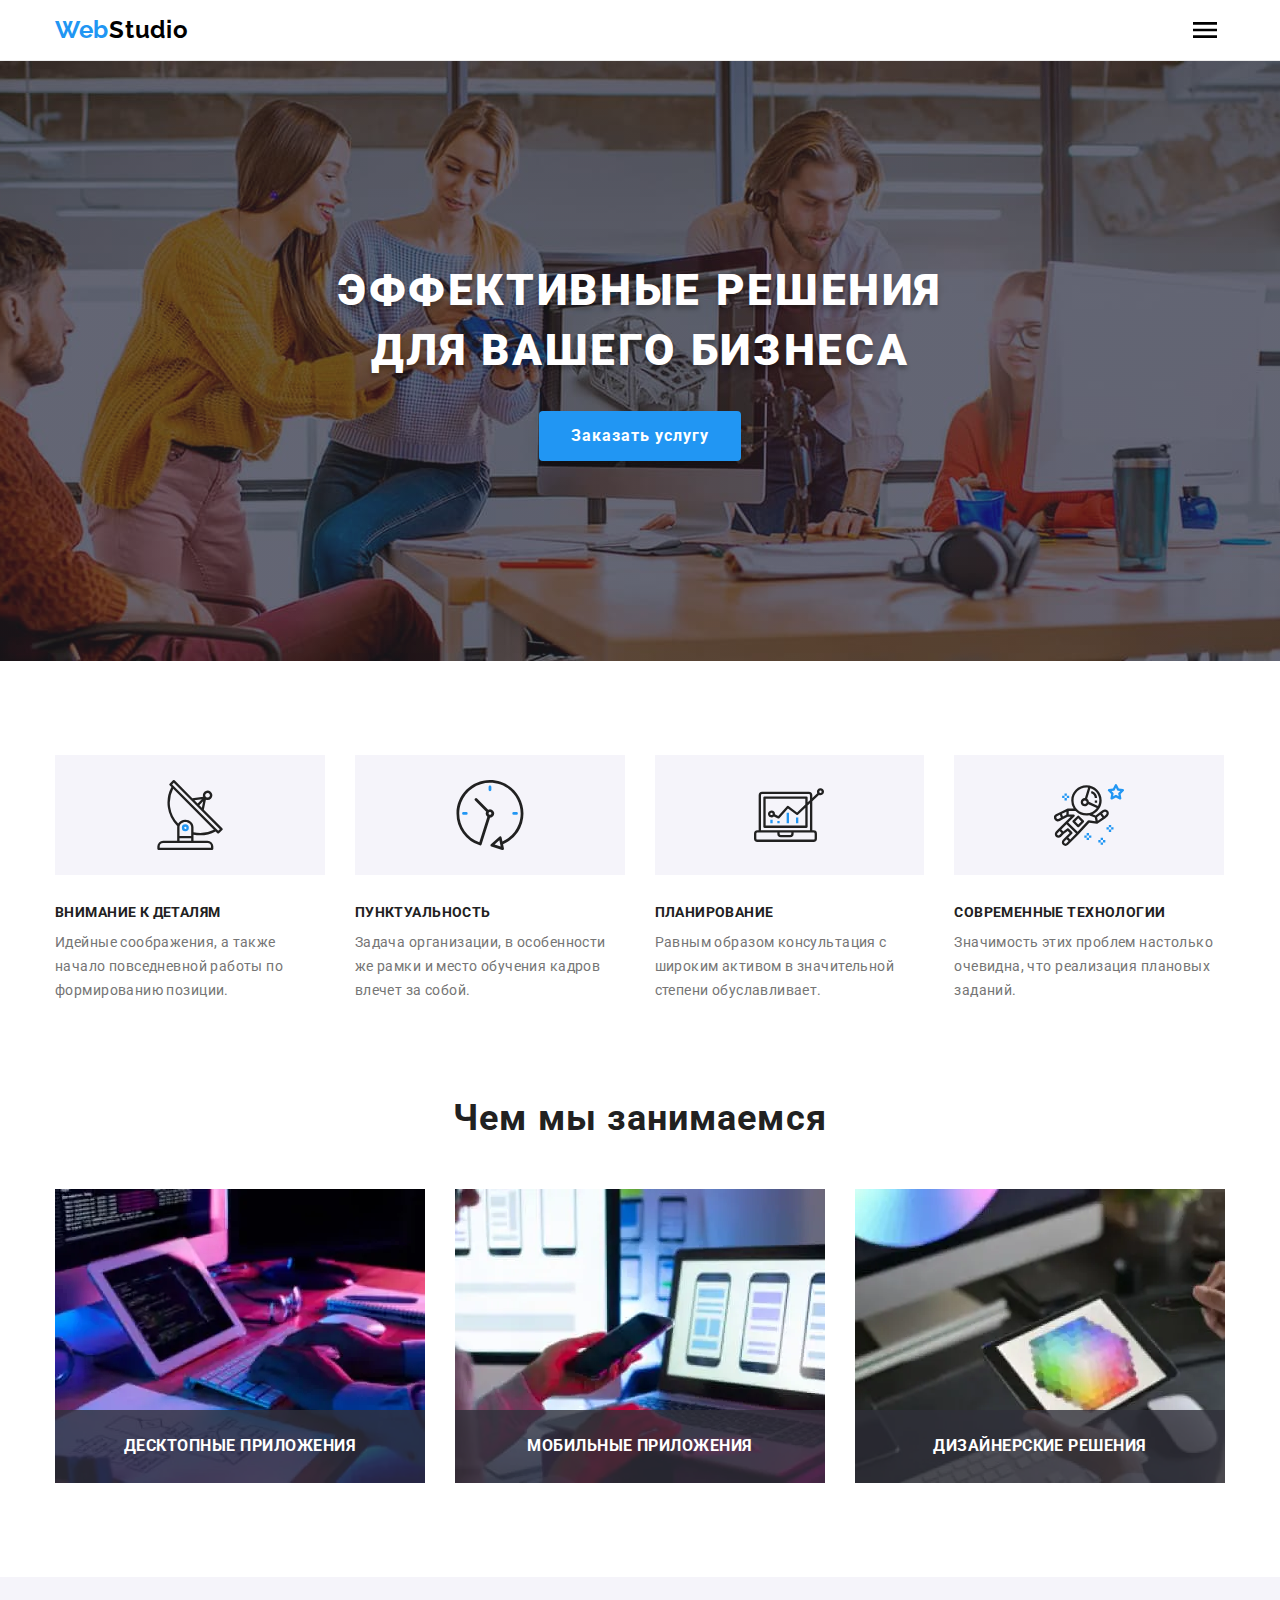
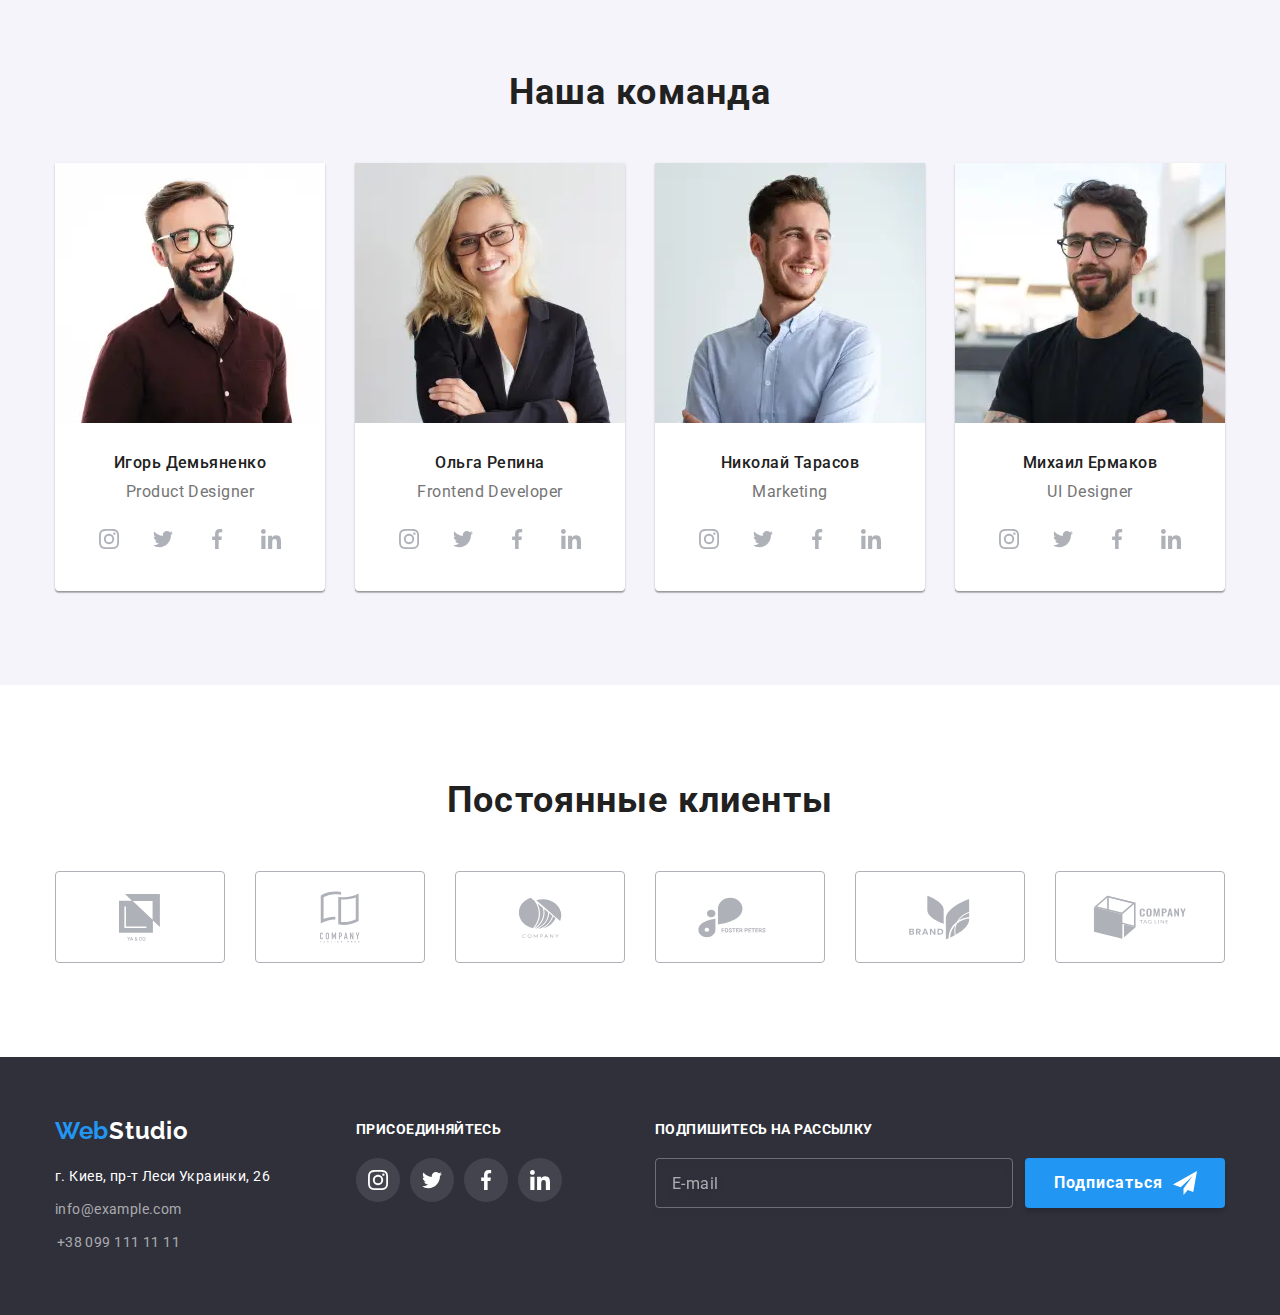
==== commit 5d0822ca: "HW 8 хэдер для моб+" ====
--- a/index.html
+++ b/index.html
@@ -44,7 +44,7 @@
 
             </nav>
 
-            <button type="button" class="burger-button">
+            <button data-menu-open type="button" class="burger-button">
                 <svg class="burger-button__icon" aria-label="Переключатель мобильного меню">
                     <use class="button--menu" href="./images/icons.svg#icon-menu_btnmob"></use>
                 </svg>
@@ -52,23 +52,23 @@
 
         </div>
 
-        <div class="mobile-menu">
+        <div data-menu class="mobile-menu">
             <div class="container mobile-menu__container">
-            <button type="button" class="mobile-menu__close-button">
+            <button data-menu-close type="button" class="mobile-menu__close-button">
                 <svg class="mobile-menu__close-icon" aria-label="Кнопка закрытия мобильного меню">
                     <use class="button--menu" href="./images/icons.svg#icon-close_btnmob"></use>
                 </svg>
             </button>
             <ul class="nav-mobile">
-                <li class="nav-mobile__item"><a class="nav-mobile__link" href="#">Студия</a></li>
-                <li class="nav-mobile__item"><a class="nav-mobile__link" href="#">Портфолио</a></li>
+                <li class="nav-mobile__item"><a class="nav-mobile__link current" href="./index.html">Студия</a></li>
+                <li class="nav-mobile__item"><a class="nav-mobile__link" href="./portfolio.html">Портфолио</a></li>
                 <li class="nav-mobile__item"><a class="nav-mobile__link" href="#">Контакты</a></li>
             </ul>
 
             <ul class="contacts-mobile">
-                <li class="contacts-mobile__item"><a class="contacts-mobile__link" href="tel:+380961111111">+38 096 111 11 11</a></li>
+                <li class="contacts-mobile__item"><a class="contacts-mobile__link-tel" href="tel:+380961111111">+38 096 111 11 11</a></li>
                 
-                <li class="contacts-mobile__item"><a class="contacts-mobile__link" href="mailto:info@devstudio.com">info@devstudio.com</a></li>  
+                <li class="contacts-mobile__item"><a class="contacts-mobile__link-email" href="mailto:info@devstudio.com">info@devstudio.com</a></li>  
             </ul>
 
             <ul class="socials-mobile">
@@ -630,6 +630,7 @@
         </div>
     </div>
     <script src="./js/modal.js"></script>
+    <script src="./js/menu.js"></script>
 </body>
 
 </html>--- a/css/main.min.css
+++ b/css/main.min.css
@@ -1,3 +1,3 @@
 /*! modern-normalize v1.1.0 | MIT License | https://github.com/sindresorhus/modern-normalize */*,::before,::after{box-sizing:border-box}html{line-height:1.15;-webkit-text-size-adjust:100%;-moz-tab-size:4;tab-size:4}body{margin:0;font-family:system-ui,-apple-system,"Segoe UI",Roboto,Helvetica,Arial,sans-serif,"Apple Color Emoji","Segoe UI Emoji"}hr{height:0;color:inherit}abbr[title]{text-decoration:underline dotted}b,strong{font-weight:bolder}code,kbd,samp,pre{font-family:ui-monospace, SFMono-Regular, Consolas, "Liberation Mono", Menlo,- monospace;font-size:1em}small{font-size:80%}sub,sup{font-size:75%;line-height:0;position:relative;vertical-align:baseline}sub{bottom:-0.25em}sup{top:-0.5em}table{text-indent:0;border-color:inherit}button,input,optgroup,select,textarea{font-family:inherit;font-size:100%;line-height:1.15;margin:0}button,select{text-transform:none}button,[type="button"],[type="reset"],[type="submit"]{-webkit-appearance:button}::-moz-focus-inner{border-style:none;padding:0}:-moz-focusring{outline:1px dotted ButtonText}:-moz-ui-invalid{box-shadow:none}legend{padding:0}progress{vertical-align:baseline}::-webkit-inner-spin-button,::-webkit-outer-spin-button{height:auto}[type="search"]{-webkit-appearance:textfield;outline-offset:-2px}::-webkit-search-decoration{-webkit-appearance:none}::-webkit-file-upload-button{-webkit-appearance:button;font:inherit}summary{display:list-item}body{font-family:"Roboto", sans-serif;font-style:normal;font-weight:normal;font-size:14px}h1,h2,h3,h4,h5,h6,p{margin-top:0;margin-bottom:0}ul{margin-top:0;margin-bottom:0;padding-left:0}img{display:block;width:100%;height:auto}.logo,.navigation-block__link,.contacts-header__link,.footer-contacts__link,.gallery__link{text-decoration:none}.navigation,.contacts-header,.features,.work,.team,.clients,.social-list,.footer-contacts__list,.filters,.gallery{list-style:none}.container{padding-left:15px;padding-right:15px;margin:0 auto}@media screen and (max-width: 767px){.container{max-width:480px}}@media screen and (min-width: 768px){.container{max-width:768px}}@media screen and (min-width: 1200px){.container{min-width:1200px}}.visually-hidden{position:absolute !important;clip:rect(1px 1px 1px 1px);clip:rect(1px, 1px, 1px, 1px);padding:0 !important;border:0 !important;height:1px !important;width:1px !important;overflow:hidden}.logo{font-family:"Raleway", sans-serif;font-weight:bold;font-size:24px;line-height:1.17;letter-spacing:0.03em;color:#2196f3}.social-list{display:flex;justify-content:center;align-items:center}.backdrop{position:fixed;top:0;left:0;width:100%;height:100%;background-color:rgba(0,0,0,0.2);opacity:1;transition-duration:250ms;transform:scale(1)}.backdrop.is-hidden{opacity:0;pointer-events:none;transition-duration:250ms;transform:scale(0)}.modal{position:absolute;top:50%;left:50%;transform:translate(-50%, -50%);width:300px;height:580px;background-color:#fff;box-shadow:0px 1px 3px rgba(0,0,0,0.12),0px 1px 1px rgba(0,0,0,0.14),0px 2px 1px rgba(0,0,0,0.2);border-radius:4px;padding:30px 10px 10px 10px}.modal__button{position:absolute;top:8px;right:8px;display:flex;align-items:center;justify-content:center;width:30px;height:30px;border-radius:50%;border:1px solid rgba(0,0,0,0.1);background-color:#fff;cursor:pointer;transition-property:fill;transition-duration:250ms;transition-timing-function:cubic-bezier(0.4, 0, 0.2, 1)}.modal__button:hover,.modal__button:focus{fill:#2196f3}@media screen and (min-width: 480px){.modal{width:450px;height:609px;padding:40px}}@media screen and (min-width: 1200px){.modal{width:528px;height:581px}}.navigation{display:none}.contacts-header{display:none}.header{padding-top:10px;padding-bottom:10px}.logo--black{color:#000000}.container--header{display:flex;justify-content:space-between;align-items:center}.burger-button{background-color:transparent;border:none;padding:0;width:40px;height:40px;line-height:0}.burger-button__icon{width:24px;height:16px}.mobile-menu{position:fixed;z-index:100;left:0;top:0;width:100vw;height:100vh;background-color:#fff}.mobile-menu__container{position:relative}.mobile-menu__close-button{position:absolute;top:10px;right:15px;background-color:transparent;border:none;padding:0;width:40px;height:40px;line-height:0}.mobile-menu__close-icon{width:19px;height:19px}.hero{padding:118px 0;margin:0 auto;max-width:767px;min-height:400px;text-align:center;background-image:linear-gradient(rgba(47,48,58,0.4), rgba(47,48,58,0.4)),url(../images/hero-mobile.jpg);background-size:cover;background-repeat:no-repeat;background-position:center}@media screen and (min-device-pixel-ratio: 2), screen and (min-resolution: 192dpi), screen and (min-resolution: 2dppx){.hero{background-image:linear-gradient(rgba(47,48,58,0.4), rgba(47,48,58,0.4)),url(../images/hero-mobile@2x.jpg)}}.hero__container{text-align:center}.hero__title{font-weight:900;font-size:26px;line-height:1.62;letter-spacing:0.06em;text-transform:uppercase;color:#fff;border:none;text-shadow:0px 4px 4px rgba(0,0,0,0.25);max-width:360px;margin:0 auto}.hero__button{font-weight:bold;font-size:16px;line-height:1.88;text-align:center;letter-spacing:0.06em;color:#fff;background-color:#2196f3;box-shadow:0px 4px 4px rgba(0,0,0,0.15);border-style:none;border-radius:4px;padding:10px 32px;cursor:pointer;margin-top:30px;transition-property:background-color;transition-duration:250ms;transition-timing-function:cubic-bezier(0.4, 0, 0.2, 1)}.hero__button:hover,.hero__button:focus{background-color:#188ce8}@media screen and (min-width: 768px){.hero{max-width:1199px;background-image:linear-gradient(rgba(47,48,58,0.4), rgba(47,48,58,0.4)),url(../images/hero-tablet.jpg)}}@media screen and (min-width: 768px) and (min-device-pixel-ratio: 2), screen and (min-width: 768px) and (min-resolution: 192dpi), screen and (min-width: 768px) and (min-resolution: 2dppx){.hero{background-image:linear-gradient(rgba(47,48,58,0.4), rgba(47,48,58,0.4)),url(../images/hero-tablet@2x.jpg)}}@media screen and (min-width: 1200px){.hero{min-height:600px;max-width:1600px;padding:200px 0;background-color:#2f303a;background-image:linear-gradient(rgba(47,48,58,0.4), rgba(47,48,58,0.4)),url(../images/hero-desktop.jpg)}}@media screen and (min-width: 1200px) and (min-device-pixel-ratio: 2), screen and (min-width: 1200px) and (min-resolution: 192dpi), screen and (min-width: 1200px) and (min-resolution: 2dppx){.hero{background-image:linear-gradient(rgba(47,48,58,0.4), rgba(47,48,58,0.4)),url(../images/hero-desktop@2x.jpg)}}@media screen and (min-width: 1200px){.hero__title{min-width:610px;font-size:44px;line-height:1.36}}.section--features{padding-top:60px;padding-bottom:60px}.features__container{margin:0 auto}.features__item{max-width:450px;min-height:226px}.features__item:not(:last-child){margin-bottom:30px}.features__title{font-weight:bold;font-size:14px;line-height:1.14;letter-spacing:0.03em;text-transform:uppercase;color:#212121;margin-bottom:10px;text-align:center}.features__text{line-height:1.71;letter-spacing:0.03em;color:#757575}.features__thumb{display:flex;max-width:450px;min-height:120px;background-color:#f5f4fa;justify-content:center;align-items:center;margin-bottom:30px}.features__icon{width:70px;height:70px}@media screen and (min-width: 768px){.features{display:flex;flex-wrap:wrap;max-width:1199px;margin-bottom:-30px;margin-right:-30px}.features__item{margin-bottom:30px;margin-right:30px;max-width:354px;flex-basis:calc((100% - 60px) / 2)}.features__title{text-align:left}.features__thumb{max-width:354px}}@media screen and (min-width: 1200px){.section--features{padding-top:94px;padding-bottom:47px}.features__item{flex-basis:calc((100% - 120px) / 4)}.features__thumb{max-width:270px}}@media screen and (max-width: 1199px){.section--work{display:none}}@media screen and (min-width: 1200px){.section--work{padding-top:47px;padding-bottom:94px}.section--work__title{font-weight:bold;font-size:36px;line-height:1.17;text-align:center;letter-spacing:0.03em;color:#212121;margin-bottom:50px}.work--container{margin:0 auto}.img-container{position:relative;max-width:370px;min-height:294px}.work{display:flex}.work__image{max-width:370px;min-height:294px}.work__title{position:absolute;bottom:0;font-weight:bold;line-height:1.14;text-align:center;letter-spacing:0.03em;text-transform:uppercase;color:#fff;width:100%;min-height:70px;background:rgba(47,48,58,0.8);padding-top:27px;padding-bottom:27px}.work__item:not(:last-child){margin-right:30px}}.section--team{background:#f5f4fa;padding-top:60px;padding-bottom:60px}.section--team__title{font-weight:bold;font-size:28px;line-height:1.18;text-align:center;letter-spacing:0.03em;color:#212121;margin-bottom:30px}.team--container{margin:0 auto}.team__item{max-width:450px;box-shadow:0px 1px 3px rgba(0,0,0,0.12),0px 1px 1px rgba(0,0,0,0.14),0px 2px 1px rgba(0,0,0,0.2);background-color:#fff;border-radius:0px 0px 4px 4px}.team__item:not(:last-child){margin-bottom:30px}.team__card{padding-top:30px;padding-bottom:24px}.team__name{font-weight:500;font-size:16px;line-height:1.19;text-align:center;letter-spacing:0.03em;color:#212121;margin-bottom:10px}.team__text{font-size:16px;line-height:1.19;text-align:center;letter-spacing:0.03em;color:#757575}.social-list--team{margin-top:16px}.social-list__item{width:44px;height:44px}.social-list__item:not(:last-child){margin-right:10px}.social-list__link{display:flex;width:100%;height:100%;padding:12px;fill:#afb1b8;border-radius:50%;transition-property:fill, background-color;transition-duration:250ms;transition-timing-function:cubic-bezier(0.4, 0, 0.2, 1)}.social-list__link:hover,.social-list__link:focus{background-color:#2196f3;fill:#fff}.social-list__icon{width:20px;height:20px}@media screen and (min-width: 768px){.team{display:flex;flex-wrap:wrap;margin-bottom:-30px;margin-right:-30px}.team__item{margin-bottom:30px;margin-right:30px;max-width:354px;flex-basis:calc((100% - 60px) / 2)}}@media screen and (min-width: 1200px){.section--team{padding-top:94px;padding-bottom:94px}.section--team__title{font-size:36px;line-height:1.17;margin-bottom:50px}.team{display:flex;flex-wrap:nowrap}.team__item{min-width:270px}.team__item:not(:last-child){margin-right:30px}.team__card{padding-top:30px;padding-bottom:30px}}.section--clients{padding-top:60px;padding-bottom:60px}.section--clients__title{font-size:28px;font-weight:bold;line-height:1.18;letter-spacing:0.03em;text-align:center;color:#212121;margin-bottom:30px}.clients{display:flex;flex-wrap:wrap;margin-bottom:-30px;margin-right:-30px}.clients__link{display:flex;max-width:210px;height:92px;border:1px solid #afb1b8;border-radius:4px;fill:#afb1b8;justify-content:center;align-items:center;transition-property:fill, border-color;transition-duration:250ms;transition-timing-function:cubic-bezier(0.4, 0, 0.2, 1)}.clients__link:hover,.clients__link:focus{fill:#2196f3;border-color:#2196f3}.clients__item{margin-bottom:30px;margin-right:30px;flex-basis:calc((100% - 60px) / 2)}@media screen and (min-width: 768px){.clients__link{max-width:226px}.clients__item{flex-basis:calc((100% - 90px) / 3)}}@media screen and (min-width: 1200px){.section--clients{padding-top:94px;padding-bottom:94px}.section--clients__title{font-size:36px;line-height:1.17;margin-bottom:50px}.clients__link{max-width:170px}.clients__item{flex-basis:calc((100% - 180px) / 6)}}.footer{background-color:#2f303a;padding-top:60px;padding-bottom:60px}.logo--footer{display:block;text-align:center}.logo--white{color:#fff}.footer-contacts__address{font-style:normal;font-size:14px;line-height:1.71;letter-spacing:0.03em;color:#fff;margin-top:20px;text-align:center}.footer-contacts__list{margin-top:8px}.footer-contacts__item{text-align:center}.footer-contacts__item:not(:last-child){margin-bottom:8px}.footer-contacts__link{line-height:1.71;letter-spacing:0.03em;color:rgba(255,255,255,0.6);transition-property:color;transition-duration:250ms;transition-timing-function:cubic-bezier(0.4, 0, 0.2, 1)}.footer-contacts__link:hover,.footer-contacts__link:focus{color:#2196f3}.social-list--footer{margin-top:20px}.footer-socials{margin-top:60px}.footer-socials__text{font-weight:bold;line-height:1.14;letter-spacing:0.03em;text-transform:uppercase;color:#fff;text-align:center}.footer-socials__item{width:44px;height:44px}.footer-socials__item:not(:last-child){margin-right:10px}.footer-socials__link{display:flex;width:100%;height:100%;padding:12px;background-color:#43444d;border-radius:50%;fill:#fff;transition-property:background-color;transition-duration:250ms;transition-timing-function:cubic-bezier(0.4, 0, 0.2, 1)}.footer-socials__link:hover,.footer-socials__link:focus{background-color:#2196f3}.footer-socials__icon{width:20px;height:20px}.footer-form{margin-top:60px}.footer-form__text{font-weight:bold;line-height:1.14;letter-spacing:0.03em;text-transform:uppercase;color:#fff;text-align:center}.footer-form__block{margin-top:20px}.footer-form__bottom{position:relative;display:block;width:200px;height:50px;background:#2196f3;box-shadow:0px 4px 4px rgba(0,0,0,0.15);border-radius:4px;border:none;padding:10px 62px 10px 29px;cursor:pointer;margin-top:20px;margin-right:auto;margin-left:auto;font-weight:bold;font-size:16px;line-height:1.88;letter-spacing:0.06em;color:#fff;transition-property:background-color;transition-duration:250ms;transition-timing-function:cubic-bezier(0.4, 0, 0.2, 1)}.footer-form__bottom:hover,.footer-form__bottom:focus{background-color:#188ce8}.footer-form__input{width:100%;height:50px;border:1px solid rgba(255,255,255,0.3);filter:drop-shadow(0px 4px 4px rgba(0,0,0,0.15));border-radius:4px;background-color:transparent;padding:15px 16px;font-size:16px;line-height:1.25;letter-spacing:0.03em;color:#fff}.footer-form__input::placeholder{color:rgba(255,255,255,0.6)}.footer-form__input:hover,.footer-form__input:focus{outline:none;border-color:#fff}.footer-form__icon{position:absolute;fill:#fff;top:50%;right:28px;transform:translateY(-50%)}@media screen and (min-width: 768px){.container.container--footer{padding-left:76px;padding-right:89px}.footer-tablet{display:flex}.footer-contacts{max-width:232px}.footer-socials{margin-top:5px;margin-left:165px}.footer-form{margin-top:60px}.footer-form__block{margin-top:20px}.footer-form__input{max-width:450px;display:block;margin:auto}}@media screen and (min-width: 1200px){.footer{padding-top:60px;padding-bottom:60px}.container.container--footer{padding-left:15px;padding-right:15px;display:flex}.footer-contacts{display:flex;flex-direction:column;align-items:flex-start;width:231px}.footer-contacts__list{margin-top:9px}.footer-contacts__item:not(:last-child){margin-bottom:9px}.footer-socials{margin-left:70px}.footer-socials__text{text-align:left}.footer-form{margin-top:5px;margin-left:93px}.footer-form__text{text-align:left}.footer-form__block{margin-top:20px;display:flex}.footer-form__bottom{margin-top:0;margin-right:auto;margin-left:12px}.footer-form__input{width:358px;display:block;margin:auto}}.portfolio-page{padding-top:60px;padding-bottom:60px}.filters{display:flex;flex-wrap:wrap;align-content:flex-start;margin-bottom:40px}.filters__item{margin-bottom:15px}.filters__item:not(:last-child){margin-right:8px}.filters__button{font-weight:500;font-size:16px;line-height:1.63;text-align:center;letter-spacing:0.03em;color:#212121;border-style:none;border-radius:4px;background-color:#f5f4fa;padding:6px 22px;cursor:pointer;transition-property:color, background-color, box-shadow, border-radius;transition-duration:250ms;transition-timing-function:cubic-bezier(0.4, 0, 0.2, 1)}.filters__button:hover,.filters__button:focus{color:#fff;background-color:#2196f3;box-shadow:0px 3px 1px rgba(0,0,0,0.1),0px 1px 2px rgba(0,0,0,0.08),0px 2px 2px rgba(0,0,0,0.12);border-radius:4px}.filters__button.current{color:#fff;background-color:#2196f3}@media screen and (min-width: 768px){.filters{display:flex;margin-bottom:30px;justify-content:center}.filters__item{margin-bottom:0}}@media screen and (min-width: 1200px){.portfolio-page{padding-top:94px;padding-bottom:94px}.filters{margin-bottom:50px}}.gallery__item{max-width:450px;transition-property:box-shadow;transition-duration:250ms;transition-timing-function:cubic-bezier(0.4, 0, 0.2, 1)}.gallery__item:hover,.gallery__item:focus{box-shadow:0px 1px 1px rgba(0,0,0,0.12),0px 4px 4px rgba(0,0,0,0.06),1px 4px 6px rgba(0,0,0,0.16)}.gallery__item:hover .gallery__overlay{transform:translateY(-100%)}.gallery__item:not(:last-child){margin-bottom:30px}.gallery__card{border:1px solid #eeeeee;padding:20px 24px}.gallery__title{font-weight:bold;font-size:18px;line-height:2;letter-spacing:0.06em;color:#212121}.gallery__text{font-size:16px;line-height:1.88;letter-spacing:0.03em;color:#757575;margin-top:4px}.gallery__overlay--area{position:relative;overflow:hidden}.gallery__overlay{position:absolute;top:100%;left:0;width:100%;height:100%;background-color:rgba(33,150,243,0.9);padding:77px 24px;transition:transform 250ms cubic-bezier(0.4, 0, 0.2, 1)}.gallery__overlay--text{font-size:18px;line-height:1.56;letter-spacing:0.03em;color:#fff}@media screen and (min-width: 768px){.gallery{display:flex;flex-wrap:wrap;margin-bottom:-30px;margin-right:-30px}.gallery__card{display:flex;flex-direction:column;flex-grow:1}.gallery__item{margin-bottom:30px;margin-right:30px;max-width:354px;flex-basis:calc((100% - 60px) / 2)}.gallery__link{display:flex;flex-direction:column;height:100%}.gallery__overlay{padding:49px 24px}}@media screen and (min-width: 1200px){.gallery__item{max-width:370px;flex-basis:calc((100% - 90px) / 3)}.gallery__overlay{padding:63px 24px}}.modal-form{display:flex;flex-direction:column}.modal-form__title{font-weight:bold;font-size:20px;line-height:1.5;text-align:center;letter-spacing:0.03em;color:#212121;margin-bottom:12px}.modal-form__input{width:100%;height:40px;border:1px solid rgba(33,33,33,0.2);border-radius:4px;padding-left:42px;transition-property:border-color;transition-duration:250ms;transition-timing-function:cubic-bezier(0.4, 0, 0.2, 1)}.modal-form__input:focus{outline:none;border-color:#2196f3}.modal-form__input:focus+.modal-form__icon{fill:#2196f3}.modal-form__icon{position:absolute;top:50%;transform:translateY(-50%);left:12px;transition-property:fill;transition-duration:250ms;transition-timing-function:cubic-bezier(0.4, 0, 0.2, 1)}.modal-form__wrapper{position:relative;display:block;margin-top:4px}.modal-form__label{font-size:12px;line-height:1.17;letter-spacing:0.01em;color:#757575;margin-bottom:10px}.modal-form__button{background:#2196f3;box-shadow:0px 4px 4px rgba(0,0,0,0.15);border-radius:4px;border:none;margin:15px auto 0 auto;padding:10px 55px;cursor:pointer;font-weight:bold;font-size:16px;line-height:1.88;letter-spacing:0.06em;color:#fff}.modal-form__button:hover,.modal-form__button:focus{background-color:#188ce8}.modal-form__label.textarea__label{margin-bottom:20px}.textarea__input{width:100%;height:120px;margin-top:4px;border:1px solid rgba(33,33,33,0.2);border-radius:4px;padding:12px 16px;resize:none;transition-property:border-color;transition-duration:250ms;transition-timing-function:cubic-bezier(0.4, 0, 0.2, 1)}.textarea__input:focus{outline:none;border-color:#2196f3}.textarea__input::placeholder{color:rgba(117,117,117,0.5);font-size:14px;line-height:1.14;letter-spacing:0.01em}.modal-checkbox__container{display:flex;flex-wrap:wrap;align-items:center;justify-content:center;text-align:center}.modal-checkbox__label{display:flex;flex-wrap:wrap;align-items:center;justify-content:center;font-size:12px;line-height:1.17;letter-spacing:0.03em;color:#757575}.modal-checkbox__label::before{display:block;width:16px;height:15px;border:2px solid #212121;border-radius:2px;content:"";cursor:pointer;margin-right:7px}.modal-checkbox:checked+.modal-checkbox__label::before{background-color:#2196f3;background-image:url(../images/agree.svg);background-position:center;background-repeat:no-repeat;border:none}.modal-checkbox__link{display:block;color:#2196f3}@media screen and (min-width: 480px){.modal-checkbox__label{align-items:flex-end}.modal-form__button{margin-top:30px}}@media screen and (min-width: 1200px){.modal-checkbox__label{align-items:flex-end}.textarea__input::placeholder{font-size:12px;line-height:1.17}.modal-checkbox__label{font-size:14px;line-height:1.71;align-items:baseline}}
+ monospace;font-size:1em}small{font-size:80%}sub,sup{font-size:75%;line-height:0;position:relative;vertical-align:baseline}sub{bottom:-0.25em}sup{top:-0.5em}table{text-indent:0;border-color:inherit}button,input,optgroup,select,textarea{font-family:inherit;font-size:100%;line-height:1.15;margin:0}button,select{text-transform:none}button,[type="button"],[type="reset"],[type="submit"]{-webkit-appearance:button}::-moz-focus-inner{border-style:none;padding:0}:-moz-focusring{outline:1px dotted ButtonText}:-moz-ui-invalid{box-shadow:none}legend{padding:0}progress{vertical-align:baseline}::-webkit-inner-spin-button,::-webkit-outer-spin-button{height:auto}[type="search"]{-webkit-appearance:textfield;outline-offset:-2px}::-webkit-search-decoration{-webkit-appearance:none}::-webkit-file-upload-button{-webkit-appearance:button;font:inherit}summary{display:list-item}body{font-family:"Roboto", sans-serif;font-style:normal;font-weight:normal;font-size:14px}h1,h2,h3,h4,h5,h6,p{margin-top:0;margin-bottom:0}ul{margin-top:0;margin-bottom:0;padding-left:0}img{display:block;width:100%;height:auto}.logo,.navigation-block__link,.contacts-header__link,.footer-contacts__link,.gallery__link,.nav-mobile__link,.contacts-mobile__link-tel,.contacts-mobile__link-email,.socials-mobile__link{text-decoration:none}.navigation,.contacts-header,.features,.work,.team,.clients,.social-list,.footer-contacts__list,.filters,.gallery,.nav-mobile,.contacts-mobile,.socials-mobile{list-style:none}.container{padding-left:15px;padding-right:15px;margin:0 auto}@media screen and (max-width: 767px){.container{max-width:480px}}@media screen and (min-width: 768px){.container{max-width:768px}}@media screen and (min-width: 1200px){.container{min-width:1200px}}.visually-hidden{position:absolute !important;clip:rect(1px 1px 1px 1px);clip:rect(1px, 1px, 1px, 1px);padding:0 !important;border:0 !important;height:1px !important;width:1px !important;overflow:hidden}.logo{font-family:"Raleway", sans-serif;font-weight:bold;font-size:24px;line-height:1.17;letter-spacing:0.03em;color:#2196f3}.social-list{display:flex;justify-content:center;align-items:center}.backdrop{position:fixed;top:0;left:0;width:100%;height:100%;background-color:rgba(0,0,0,0.2);opacity:1;transition-duration:250ms;transform:scale(1)}.backdrop.is-hidden{opacity:0;pointer-events:none;transition-duration:250ms;transform:scale(0)}.modal{position:absolute;top:50%;left:50%;transform:translate(-50%, -50%);width:300px;height:580px;background-color:#fff;box-shadow:0px 1px 3px rgba(0,0,0,0.12),0px 1px 1px rgba(0,0,0,0.14),0px 2px 1px rgba(0,0,0,0.2);border-radius:4px;padding:30px 10px 10px 10px}.modal__button{position:absolute;top:8px;right:8px;display:flex;align-items:center;justify-content:center;width:30px;height:30px;border-radius:50%;border:1px solid rgba(0,0,0,0.1);background-color:#fff;cursor:pointer;transition-property:fill;transition-duration:250ms;transition-timing-function:cubic-bezier(0.4, 0, 0.2, 1)}.modal__button:hover,.modal__button:focus{fill:#2196f3}@media screen and (min-width: 480px){.modal{width:450px;height:609px;padding:40px}}@media screen and (min-width: 1200px){.modal{width:528px;height:581px}}.navigation{display:none}.contacts-header{display:none}.header{padding-top:10px;padding-bottom:10px;border-bottom:1px solid #ececec}.logo--black{color:#000000}.container--header{display:flex;justify-content:space-between;align-items:center}.burger-button{background-color:transparent;border:none;padding:0;width:40px;height:40px;line-height:0;cursor:pointer;transition-property:fill;transition-duration:250ms;transition-timing-function:cubic-bezier(0.4, 0, 0.2, 1)}.burger-button:hover,.burger-button:focus{fill:#2196f3}.burger-button__icon{width:24px;height:16px}.mobile-menu.is-open{opacity:1;visibility:visible;pointer-events:auto}.mobile-menu{position:fixed;z-index:100;left:0;top:0;width:100vw;height:100vh;background-color:#fff;opacity:0;visibility:hidden;pointer-events:none}.mobile-menu__container{position:relative;padding:48px 40px}.mobile-menu__close-button{position:absolute;top:10px;right:15px;background-color:transparent;border:none;padding:0;width:40px;height:40px;line-height:0;cursor:pointer;transition-property:fill;transition-duration:250ms;transition-timing-function:cubic-bezier(0.4, 0, 0.2, 1)}.mobile-menu__close-button:hover,.mobile-menu__close-button:focus{fill:#2196f3}.mobile-menu__close-icon{width:19px;height:19px}.nav-mobile__link{font-weight:500;font-size:40px;line-height:47px;letter-spacing:0.02em;color:#212121;transition-property:color;transition-duration:250ms;transition-timing-function:cubic-bezier(0.4, 0, 0.2, 1)}.nav-mobile__link:hover,.nav-mobile__link:focus{color:#2196f3}.nav-mobile__link.current{color:#2196f3}.nav-mobile__item:not(:last-child){margin-bottom:32px}.contacts-mobile{margin-top:302px}.contacts-mobile__item:not(:last-child){margin-bottom:32px}.contacts-mobile__link-tel{font-weight:500;font-size:34px;line-height:40px;letter-spacing:0.02em;color:#2196f3}.contacts-mobile__link-email{font-weight:500;font-size:24px;line-height:28px;letter-spacing:0.02em;color:#757575}.socials-mobile{display:flex;margin-top:64px}.socials-mobile__link{font-weight:500;font-size:18px;line-height:22px;letter-spacing:0.02em;color:#2196F3}.hero{padding:118px 0;margin:0 auto;max-width:767px;min-height:400px;text-align:center;background-image:linear-gradient(rgba(47,48,58,0.4), rgba(47,48,58,0.4)),url(../images/hero-mobile.jpg);background-size:cover;background-repeat:no-repeat;background-position:center}@media screen and (min-device-pixel-ratio: 2), screen and (min-resolution: 192dpi), screen and (min-resolution: 2dppx){.hero{background-image:linear-gradient(rgba(47,48,58,0.4), rgba(47,48,58,0.4)),url(../images/hero-mobile@2x.jpg)}}.hero__container{text-align:center}.hero__title{font-weight:900;font-size:26px;line-height:1.62;letter-spacing:0.06em;text-transform:uppercase;color:#fff;border:none;text-shadow:0px 4px 4px rgba(0,0,0,0.25);max-width:360px;margin:0 auto}.hero__button{font-weight:bold;font-size:16px;line-height:1.88;text-align:center;letter-spacing:0.06em;color:#fff;background-color:#2196f3;box-shadow:0px 4px 4px rgba(0,0,0,0.15);border-style:none;border-radius:4px;padding:10px 32px;cursor:pointer;margin-top:30px;transition-property:background-color;transition-duration:250ms;transition-timing-function:cubic-bezier(0.4, 0, 0.2, 1)}.hero__button:hover,.hero__button:focus{background-color:#188ce8}@media screen and (min-width: 768px){.hero{max-width:1199px;background-image:linear-gradient(rgba(47,48,58,0.4), rgba(47,48,58,0.4)),url(../images/hero-tablet.jpg)}}@media screen and (min-width: 768px) and (min-device-pixel-ratio: 2), screen and (min-width: 768px) and (min-resolution: 192dpi), screen and (min-width: 768px) and (min-resolution: 2dppx){.hero{background-image:linear-gradient(rgba(47,48,58,0.4), rgba(47,48,58,0.4)),url(../images/hero-tablet@2x.jpg)}}@media screen and (min-width: 1200px){.hero{min-height:600px;max-width:1600px;padding:200px 0;background-color:#2f303a;background-image:linear-gradient(rgba(47,48,58,0.4), rgba(47,48,58,0.4)),url(../images/hero-desktop.jpg)}}@media screen and (min-width: 1200px) and (min-device-pixel-ratio: 2), screen and (min-width: 1200px) and (min-resolution: 192dpi), screen and (min-width: 1200px) and (min-resolution: 2dppx){.hero{background-image:linear-gradient(rgba(47,48,58,0.4), rgba(47,48,58,0.4)),url(../images/hero-desktop@2x.jpg)}}@media screen and (min-width: 1200px){.hero__title{min-width:610px;font-size:44px;line-height:1.36}}.section--features{padding-top:60px;padding-bottom:60px}.features__container{margin:0 auto}.features__item{max-width:450px;min-height:226px}.features__item:not(:last-child){margin-bottom:30px}.features__title{font-weight:bold;font-size:14px;line-height:1.14;letter-spacing:0.03em;text-transform:uppercase;color:#212121;margin-bottom:10px;text-align:center}.features__text{line-height:1.71;letter-spacing:0.03em;color:#757575}.features__thumb{display:flex;max-width:450px;min-height:120px;background-color:#f5f4fa;justify-content:center;align-items:center;margin-bottom:30px}.features__icon{width:70px;height:70px}@media screen and (min-width: 768px){.features{display:flex;flex-wrap:wrap;max-width:1199px;margin-bottom:-30px;margin-right:-30px}.features__item{margin-bottom:30px;margin-right:30px;max-width:354px;flex-basis:calc((100% - 60px) / 2)}.features__title{text-align:left}.features__thumb{max-width:354px}}@media screen and (min-width: 1200px){.section--features{padding-top:94px;padding-bottom:47px}.features__item{flex-basis:calc((100% - 120px) / 4)}.features__thumb{max-width:270px}}@media screen and (max-width: 1199px){.section--work{display:none}}@media screen and (min-width: 1200px){.section--work{padding-top:47px;padding-bottom:94px}.section--work__title{font-weight:bold;font-size:36px;line-height:1.17;text-align:center;letter-spacing:0.03em;color:#212121;margin-bottom:50px}.work--container{margin:0 auto}.img-container{position:relative;max-width:370px;min-height:294px}.work{display:flex}.work__image{max-width:370px;min-height:294px}.work__title{position:absolute;bottom:0;font-weight:bold;line-height:1.14;text-align:center;letter-spacing:0.03em;text-transform:uppercase;color:#fff;width:100%;min-height:70px;background:rgba(47,48,58,0.8);padding-top:27px;padding-bottom:27px}.work__item:not(:last-child){margin-right:30px}}.section--team{background:#f5f4fa;padding-top:60px;padding-bottom:60px}.section--team__title{font-weight:bold;font-size:28px;line-height:1.18;text-align:center;letter-spacing:0.03em;color:#212121;margin-bottom:30px}.team--container{margin:0 auto}.team__item{max-width:450px;box-shadow:0px 1px 3px rgba(0,0,0,0.12),0px 1px 1px rgba(0,0,0,0.14),0px 2px 1px rgba(0,0,0,0.2);background-color:#fff;border-radius:0px 0px 4px 4px}.team__item:not(:last-child){margin-bottom:30px}.team__card{padding-top:30px;padding-bottom:24px}.team__name{font-weight:500;font-size:16px;line-height:1.19;text-align:center;letter-spacing:0.03em;color:#212121;margin-bottom:10px}.team__text{font-size:16px;line-height:1.19;text-align:center;letter-spacing:0.03em;color:#757575}.social-list--team{margin-top:16px}.social-list__item{width:44px;height:44px}.social-list__item:not(:last-child){margin-right:10px}.social-list__link{display:flex;width:100%;height:100%;padding:12px;fill:#afb1b8;border-radius:50%;transition-property:fill, background-color;transition-duration:250ms;transition-timing-function:cubic-bezier(0.4, 0, 0.2, 1)}.social-list__link:hover,.social-list__link:focus{background-color:#2196f3;fill:#fff}.social-list__icon{width:20px;height:20px}@media screen and (min-width: 768px){.team{display:flex;flex-wrap:wrap;margin-bottom:-30px;margin-right:-30px}.team__item{margin-bottom:30px;margin-right:30px;max-width:354px;flex-basis:calc((100% - 60px) / 2)}}@media screen and (min-width: 1200px){.section--team{padding-top:94px;padding-bottom:94px}.section--team__title{font-size:36px;line-height:1.17;margin-bottom:50px}.team{display:flex;flex-wrap:nowrap}.team__item{min-width:270px}.team__item:not(:last-child){margin-right:30px}.team__card{padding-top:30px;padding-bottom:30px}}.section--clients{padding-top:60px;padding-bottom:60px}.section--clients__title{font-size:28px;font-weight:bold;line-height:1.18;letter-spacing:0.03em;text-align:center;color:#212121;margin-bottom:30px}.clients{display:flex;flex-wrap:wrap;margin-bottom:-30px;margin-right:-30px}.clients__link{display:flex;max-width:210px;height:92px;border:1px solid #afb1b8;border-radius:4px;fill:#afb1b8;justify-content:center;align-items:center;transition-property:fill, border-color;transition-duration:250ms;transition-timing-function:cubic-bezier(0.4, 0, 0.2, 1)}.clients__link:hover,.clients__link:focus{fill:#2196f3;border-color:#2196f3}.clients__item{margin-bottom:30px;margin-right:30px;flex-basis:calc((100% - 60px) / 2)}@media screen and (min-width: 768px){.clients__link{max-width:226px}.clients__item{flex-basis:calc((100% - 90px) / 3)}}@media screen and (min-width: 1200px){.section--clients{padding-top:94px;padding-bottom:94px}.section--clients__title{font-size:36px;line-height:1.17;margin-bottom:50px}.clients__link{max-width:170px}.clients__item{flex-basis:calc((100% - 180px) / 6)}}.footer{background-color:#2f303a;padding-top:60px;padding-bottom:60px}.logo--footer{display:block;text-align:center}.logo--white{color:#fff}.footer-contacts__address{font-style:normal;font-size:14px;line-height:1.71;letter-spacing:0.03em;color:#fff;margin-top:20px;text-align:center}.footer-contacts__list{margin-top:8px}.footer-contacts__item{text-align:center}.footer-contacts__item:not(:last-child){margin-bottom:8px}.footer-contacts__link{line-height:1.71;letter-spacing:0.03em;color:rgba(255,255,255,0.6);transition-property:color;transition-duration:250ms;transition-timing-function:cubic-bezier(0.4, 0, 0.2, 1)}.footer-contacts__link:hover,.footer-contacts__link:focus{color:#2196f3}.social-list--footer{margin-top:20px}.footer-socials{margin-top:60px}.footer-socials__text{font-weight:bold;line-height:1.14;letter-spacing:0.03em;text-transform:uppercase;color:#fff;text-align:center}.footer-socials__item{width:44px;height:44px}.footer-socials__item:not(:last-child){margin-right:10px}.footer-socials__link{display:flex;width:100%;height:100%;padding:12px;background-color:#43444d;border-radius:50%;fill:#fff;transition-property:background-color;transition-duration:250ms;transition-timing-function:cubic-bezier(0.4, 0, 0.2, 1)}.footer-socials__link:hover,.footer-socials__link:focus{background-color:#2196f3}.footer-socials__icon{width:20px;height:20px}.footer-form{margin-top:60px}.footer-form__text{font-weight:bold;line-height:1.14;letter-spacing:0.03em;text-transform:uppercase;color:#fff;text-align:center}.footer-form__block{margin-top:20px}.footer-form__bottom{position:relative;display:block;width:200px;height:50px;background:#2196f3;box-shadow:0px 4px 4px rgba(0,0,0,0.15);border-radius:4px;border:none;padding:10px 62px 10px 29px;cursor:pointer;margin-top:20px;margin-right:auto;margin-left:auto;font-weight:bold;font-size:16px;line-height:1.88;letter-spacing:0.06em;color:#fff;transition-property:background-color;transition-duration:250ms;transition-timing-function:cubic-bezier(0.4, 0, 0.2, 1)}.footer-form__bottom:hover,.footer-form__bottom:focus{background-color:#188ce8}.footer-form__input{width:100%;height:50px;border:1px solid rgba(255,255,255,0.3);filter:drop-shadow(0px 4px 4px rgba(0,0,0,0.15));border-radius:4px;background-color:transparent;padding:15px 16px;font-size:16px;line-height:1.25;letter-spacing:0.03em;color:#fff}.footer-form__input::placeholder{color:rgba(255,255,255,0.6)}.footer-form__input:hover,.footer-form__input:focus{outline:none;border-color:#fff}.footer-form__icon{position:absolute;fill:#fff;top:50%;right:28px;transform:translateY(-50%)}@media screen and (min-width: 768px){.container.container--footer{padding-left:76px;padding-right:89px}.footer-tablet{display:flex}.footer-contacts{max-width:232px}.footer-socials{margin-top:5px;margin-left:165px}.footer-form{margin-top:60px}.footer-form__block{margin-top:20px}.footer-form__input{max-width:450px;display:block;margin:auto}}@media screen and (min-width: 1200px){.footer{padding-top:60px;padding-bottom:60px}.container.container--footer{padding-left:15px;padding-right:15px;display:flex}.footer-contacts{display:flex;flex-direction:column;align-items:flex-start;width:231px}.footer-contacts__list{margin-top:9px}.footer-contacts__item:not(:last-child){margin-bottom:9px}.footer-socials{margin-left:70px}.footer-socials__text{text-align:left}.footer-form{margin-top:5px;margin-left:93px}.footer-form__text{text-align:left}.footer-form__block{margin-top:20px;display:flex}.footer-form__bottom{margin-top:0;margin-right:auto;margin-left:12px}.footer-form__input{width:358px;display:block;margin:auto}}.portfolio-page{padding-top:60px;padding-bottom:60px}.filters{display:flex;flex-wrap:wrap;align-content:flex-start;margin-bottom:40px}.filters__item{margin-bottom:15px}.filters__item:not(:last-child){margin-right:8px}.filters__button{font-weight:500;font-size:16px;line-height:1.63;text-align:center;letter-spacing:0.03em;color:#212121;border-style:none;border-radius:4px;background-color:#f5f4fa;padding:6px 22px;cursor:pointer;transition-property:color, background-color, box-shadow, border-radius;transition-duration:250ms;transition-timing-function:cubic-bezier(0.4, 0, 0.2, 1)}.filters__button:hover,.filters__button:focus{color:#fff;background-color:#2196f3;box-shadow:0px 3px 1px rgba(0,0,0,0.1),0px 1px 2px rgba(0,0,0,0.08),0px 2px 2px rgba(0,0,0,0.12);border-radius:4px}.filters__button.current{color:#fff;background-color:#2196f3}@media screen and (min-width: 768px){.filters{display:flex;margin-bottom:30px;justify-content:center}.filters__item{margin-bottom:0}}@media screen and (min-width: 1200px){.portfolio-page{padding-top:94px;padding-bottom:94px}.filters{margin-bottom:50px}}.gallery__item{max-width:450px;transition-property:box-shadow;transition-duration:250ms;transition-timing-function:cubic-bezier(0.4, 0, 0.2, 1)}.gallery__item:hover,.gallery__item:focus{box-shadow:0px 1px 1px rgba(0,0,0,0.12),0px 4px 4px rgba(0,0,0,0.06),1px 4px 6px rgba(0,0,0,0.16)}.gallery__item:hover .gallery__overlay{transform:translateY(-100%)}.gallery__item:not(:last-child){margin-bottom:30px}.gallery__card{border:1px solid #eeeeee;padding:20px 24px}.gallery__title{font-weight:bold;font-size:18px;line-height:2;letter-spacing:0.06em;color:#212121}.gallery__text{font-size:16px;line-height:1.88;letter-spacing:0.03em;color:#757575;margin-top:4px}.gallery__overlay--area{position:relative;overflow:hidden}.gallery__overlay{position:absolute;top:100%;left:0;width:100%;height:100%;background-color:rgba(33,150,243,0.9);padding:77px 24px;transition:transform 250ms cubic-bezier(0.4, 0, 0.2, 1)}.gallery__overlay--text{font-size:18px;line-height:1.56;letter-spacing:0.03em;color:#fff}@media screen and (min-width: 768px){.gallery{display:flex;flex-wrap:wrap;margin-bottom:-30px;margin-right:-30px}.gallery__card{display:flex;flex-direction:column;flex-grow:1}.gallery__item{margin-bottom:30px;margin-right:30px;max-width:354px;flex-basis:calc((100% - 60px) / 2)}.gallery__link{display:flex;flex-direction:column;height:100%}.gallery__overlay{padding:49px 24px}}@media screen and (min-width: 1200px){.gallery__item{max-width:370px;flex-basis:calc((100% - 90px) / 3)}.gallery__overlay{padding:63px 24px}}.modal-form{display:flex;flex-direction:column}.modal-form__title{font-weight:bold;font-size:20px;line-height:1.5;text-align:center;letter-spacing:0.03em;color:#212121;margin-bottom:12px}.modal-form__input{width:100%;height:40px;border:1px solid rgba(33,33,33,0.2);border-radius:4px;padding-left:42px;transition-property:border-color;transition-duration:250ms;transition-timing-function:cubic-bezier(0.4, 0, 0.2, 1)}.modal-form__input:focus{outline:none;border-color:#2196f3}.modal-form__input:focus+.modal-form__icon{fill:#2196f3}.modal-form__icon{position:absolute;top:50%;transform:translateY(-50%);left:12px;transition-property:fill;transition-duration:250ms;transition-timing-function:cubic-bezier(0.4, 0, 0.2, 1)}.modal-form__wrapper{position:relative;display:block;margin-top:4px}.modal-form__label{font-size:12px;line-height:1.17;letter-spacing:0.01em;color:#757575;margin-bottom:10px}.modal-form__button{background:#2196f3;box-shadow:0px 4px 4px rgba(0,0,0,0.15);border-radius:4px;border:none;margin:15px auto 0 auto;padding:10px 55px;cursor:pointer;font-weight:bold;font-size:16px;line-height:1.88;letter-spacing:0.06em;color:#fff}.modal-form__button:hover,.modal-form__button:focus{background-color:#188ce8}.modal-form__label.textarea__label{margin-bottom:20px}.textarea__input{width:100%;height:120px;margin-top:4px;border:1px solid rgba(33,33,33,0.2);border-radius:4px;padding:12px 16px;resize:none;transition-property:border-color;transition-duration:250ms;transition-timing-function:cubic-bezier(0.4, 0, 0.2, 1)}.textarea__input:focus{outline:none;border-color:#2196f3}.textarea__input::placeholder{color:rgba(117,117,117,0.5);font-size:14px;line-height:1.14;letter-spacing:0.01em}.modal-checkbox__container{display:flex;flex-wrap:wrap;align-items:center;justify-content:center;text-align:center}.modal-checkbox__label{display:flex;flex-wrap:wrap;align-items:center;justify-content:center;font-size:12px;line-height:1.17;letter-spacing:0.03em;color:#757575}.modal-checkbox__label::before{display:block;width:16px;height:15px;border:2px solid #212121;border-radius:2px;content:"";cursor:pointer;margin-right:7px}.modal-checkbox:checked+.modal-checkbox__label::before{background-color:#2196f3;background-image:url(../images/agree.svg);background-position:center;background-repeat:no-repeat;border:none}.modal-checkbox__link{display:block;color:#2196f3}@media screen and (min-width: 480px){.modal-checkbox__label{align-items:flex-end}.modal-form__button{margin-top:30px}}@media screen and (min-width: 1200px){.modal-checkbox__label{align-items:flex-end}.textarea__input::placeholder{font-size:12px;line-height:1.17}.modal-checkbox__label{font-size:14px;line-height:1.71;align-items:baseline}}
 /*# sourceMappingURL=main.min.css.map */